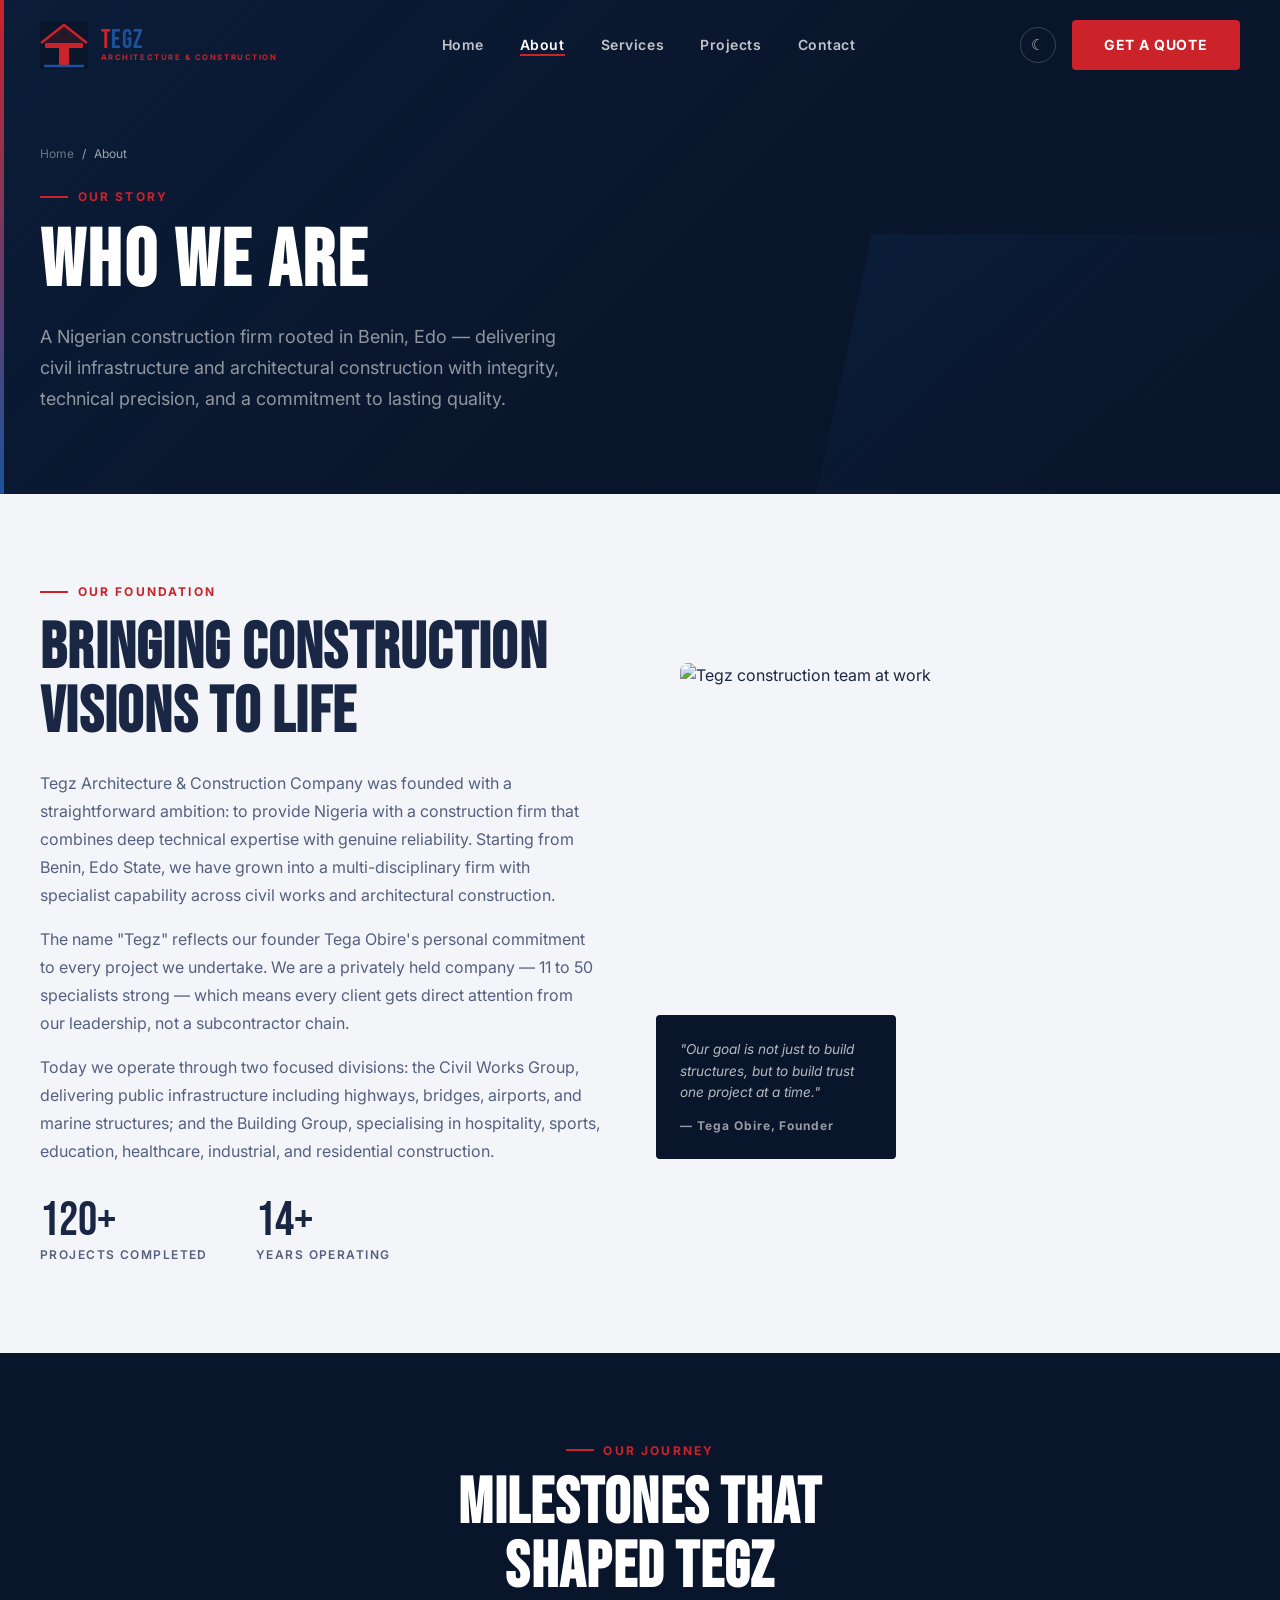
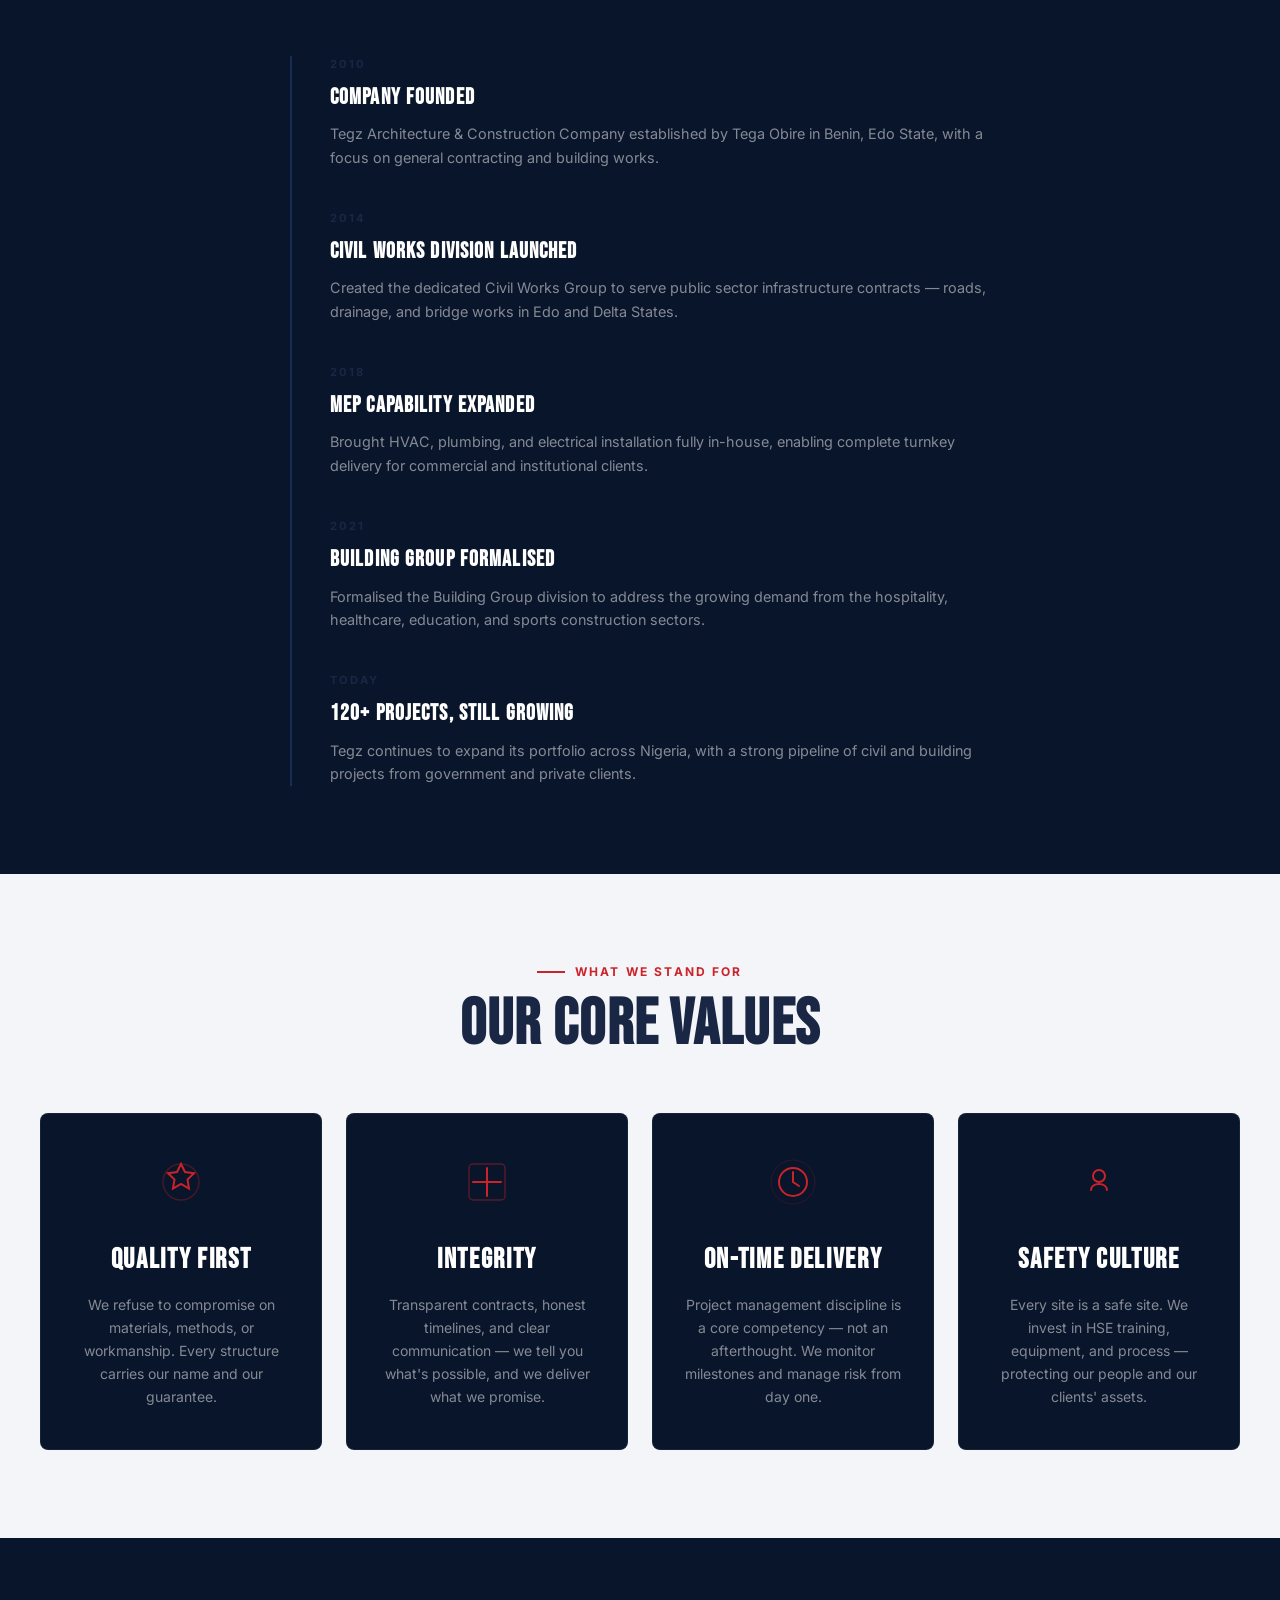
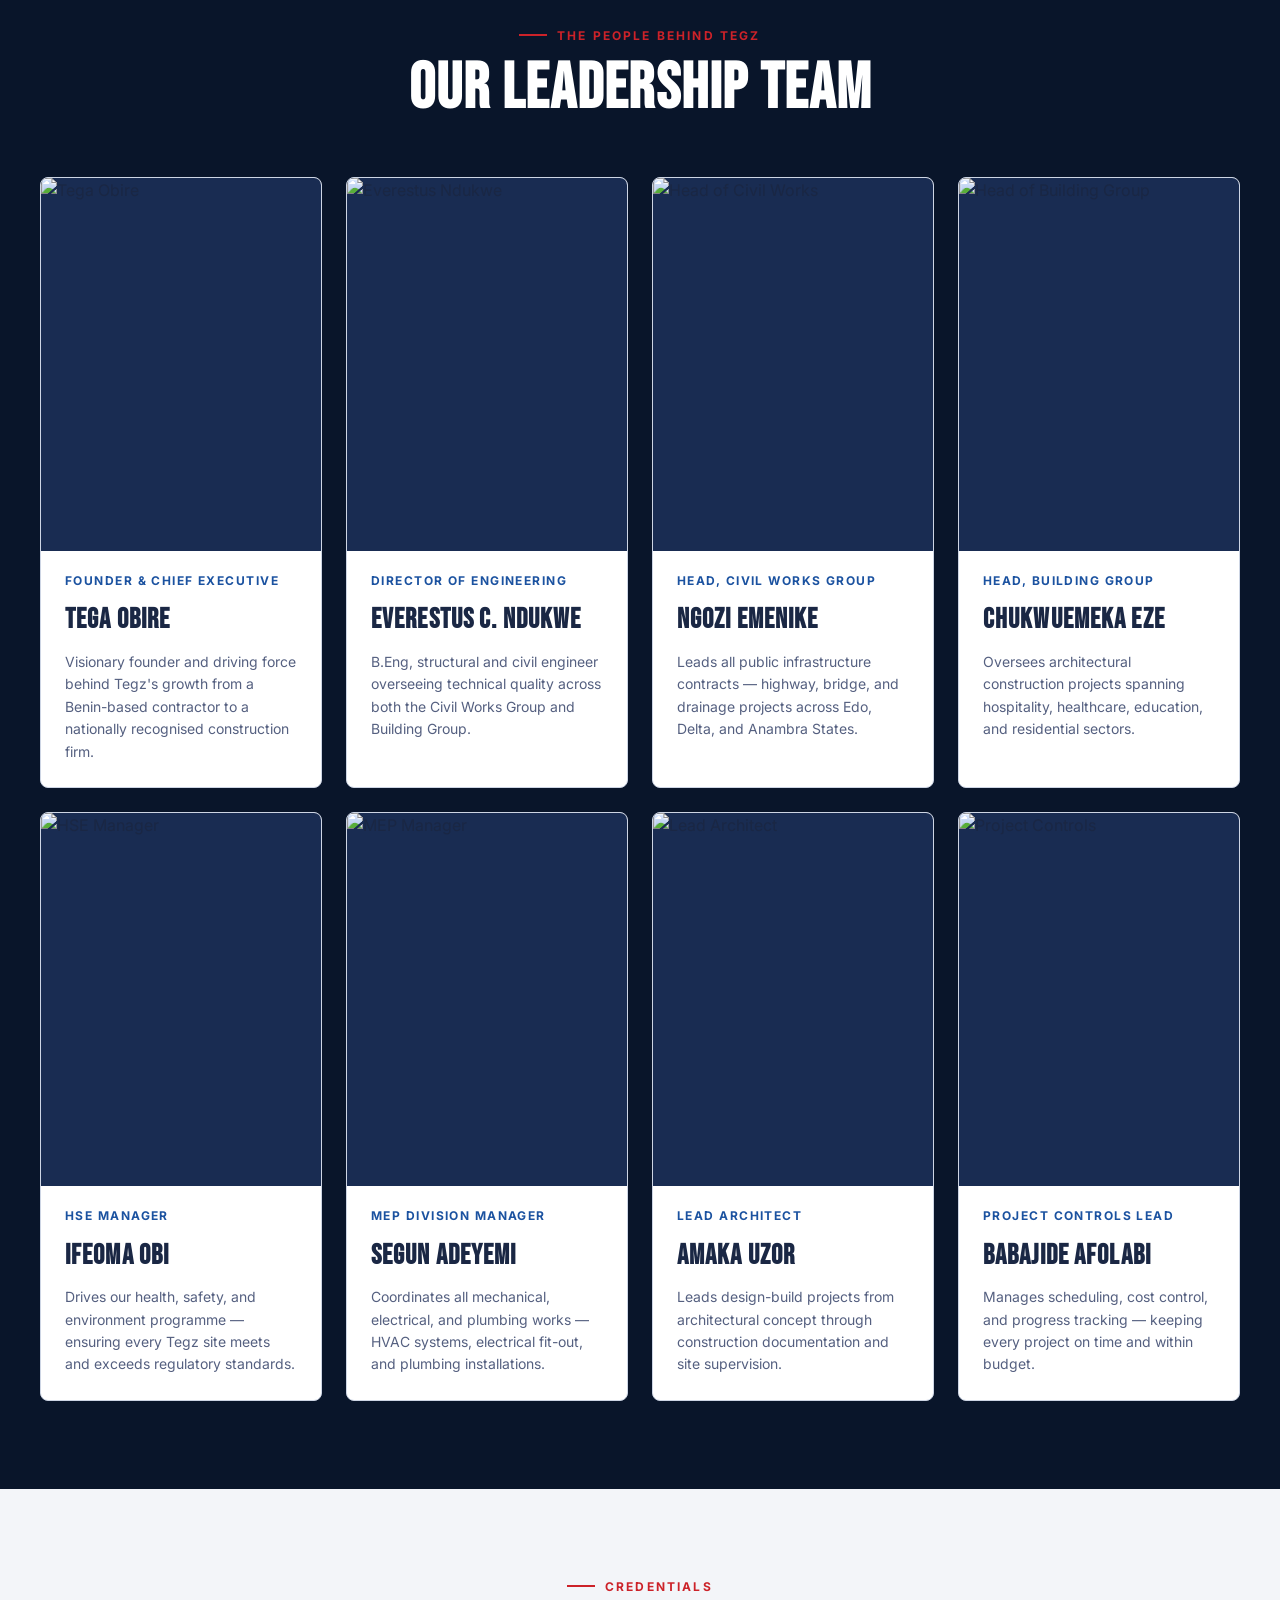
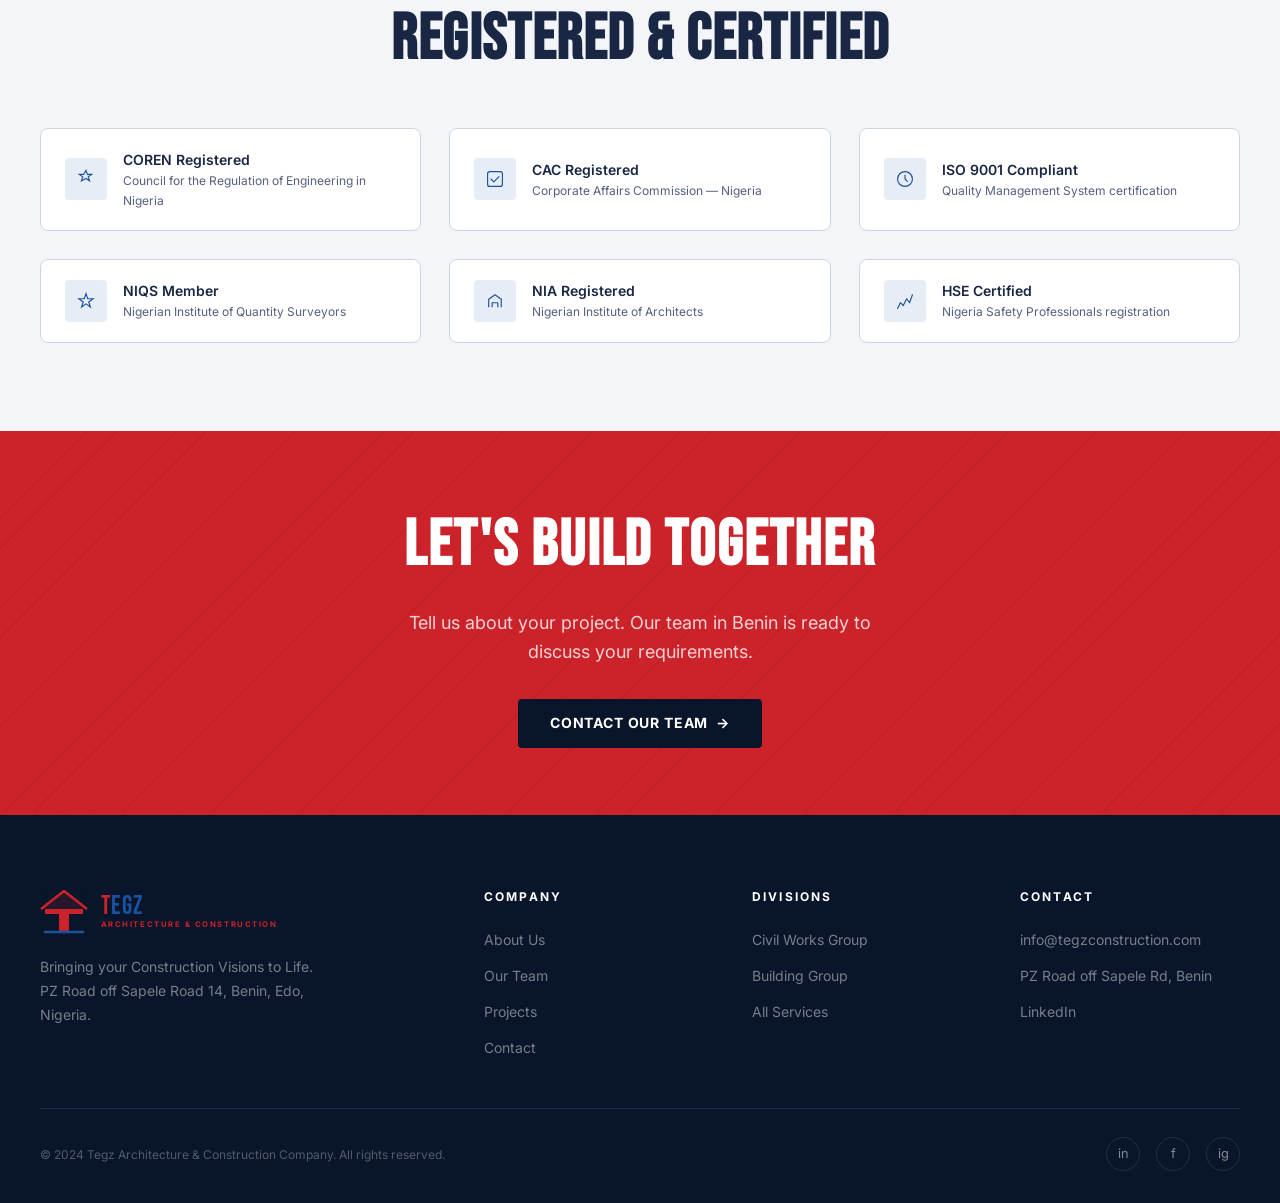
==== about.html @ cbee52a7 "new commit" ====
﻿<!DOCTYPE html>
<html lang="en">
<head>
  <meta charset="UTF-8">
  <meta name="viewport" content="width=device-width, initial-scale=1.0">
  <title>About — Tegz Architecture &amp; Construction Company</title>
  <meta name="description" content="Learn about Tegz Architecture & Construction Company — our story, our two divisions, our team, and our values. Based in Benin, Edo, Nigeria.">
  <link rel="stylesheet" href="css/styles.css?v=20260804141049">
</head>
<body>

<nav class="nav" id="mainNav">
  <div class="container">
    <div class="nav__inner">
      <a href="index.html" class="nav__logo">
        <svg class="nav__logo-mark" viewBox="0 0 48 48" fill="none" xmlns="http://www.w3.org/2000/svg"><rect width="48" height="48" fill="#09152A" rx="3"/><polygon points="24,4 47,22 1,22" fill="#CC2229" opacity="0.15"/><polyline points="1,22 24,4 47,22" stroke="#CC2229" stroke-width="2.5" stroke-linejoin="round"/><rect x="5" y="22" width="38" height="5" fill="#CC2229" rx="1"/><rect x="19" y="27" width="10" height="17" fill="#CC2229" rx="1"/><line x1="5" y1="45" x2="43" y2="45" stroke="#1B52A0" stroke-width="2.5" stroke-linecap="round"/></svg>
        <div class="nav__logo-text">
          <span class="name"><span style="color:#CC2229">T</span><span style="color:#1B52A0">EGZ</span></span>
          <span class="tagline">Architecture &amp; Construction</span>
        </div>
      </a>
      <ul class="nav__links">
        <li><a href="index.html">Home</a></li>
        <li><a href="about.html" class="active">About</a></li>
        <li><a href="services.html">Services</a></li>
        <li><a href="projects.html">Projects</a></li>
        <li><a href="contact.html">Contact</a></li>
      </ul>
      <div class="nav__cta">
        <button class="nav__theme-toggle" id="themeToggle" aria-label="Toggle theme">&#9728;</button>
        <a href="contact.html" class="btn btn--primary">Get a Quote</a>
      </div>
      <button class="nav__hamburger" id="hamburger" aria-label="Menu">
        <span></span><span></span><span></span>
      </button>
    </div>
    <div class="nav__mobile" id="mobileMenu">
      <a href="index.html">Home</a>
      <a href="about.html">About</a>
      <a href="services.html">Services</a>
      <a href="projects.html">Projects</a>
      <a href="contact.html">Contact</a>
    </div>
  </div>
</nav>

<section class="page-hero">
  <div class="page-hero__accent"></div>
  <div class="container">
    <div class="page-hero__content">
      <div class="breadcrumb"><a href="index.html">Home</a><span>/</span><span>About</span></div>
      <div class="section-eyebrow">Our Story</div>
      <h1>Who We Are</h1>
      <p>A Nigerian construction firm rooted in Benin, Edo &#8212; delivering civil infrastructure and architectural construction with integrity, technical precision, and a commitment to lasting quality.</p>
    </div>
  </div>
</section>

<!-- COMPANY STORY -->
<section class="section">
  <div class="container">
    <div class="grid-2" style="align-items:center;gap:5rem;">
      <div>
        <div class="section-eyebrow" style="margin-bottom:1rem;">Our Foundation</div>
        <h2 class="section-title" style="margin-bottom:1.5rem;">Bringing Construction<br>Visions to Life</h2>
        <p style="color:var(--text-secondary);line-height:1.75;margin-bottom:1rem;">
          Tegz Architecture &amp; Construction Company was founded with a straightforward ambition: to provide Nigeria with a construction firm that combines deep technical expertise with genuine reliability. Starting from Benin, Edo State, we have grown into a multi-disciplinary firm with specialist capability across civil works and architectural construction.
        </p>
        <p style="color:var(--text-secondary);line-height:1.75;margin-bottom:1rem;">
          The name "Tegz" reflects our founder Tega Obire's personal commitment to every project we undertake. We are a privately held company &#8212; 11 to 50 specialists strong &#8212; which means every client gets direct attention from our leadership, not a subcontractor chain.
        </p>
        <p style="color:var(--text-secondary);line-height:1.75;margin-bottom:2rem;">
          Today we operate through two focused divisions: the Civil Works Group, delivering public infrastructure including highways, bridges, airports, and marine structures; and the Building Group, specialising in hospitality, sports, education, healthcare, industrial, and residential construction.
        </p>
        <div style="display:flex;gap:3rem;">
          <div>
            <div style="font-family:'Bebas Neue',sans-serif;font-size:3rem;color:var(--clr-amber);line-height:1;">120+</div>
            <div style="font-size:0.75rem;font-weight:600;letter-spacing:0.12em;text-transform:uppercase;color:var(--text-secondary);">Projects Completed</div>
          </div>
          <div>
            <div style="font-family:'Bebas Neue',sans-serif;font-size:3rem;color:var(--clr-amber);line-height:1;">14+</div>
            <div style="font-size:0.75rem;font-weight:600;letter-spacing:0.12em;text-transform:uppercase;color:var(--text-secondary);">Years Operating</div>
          </div>
        </div>
      </div>
      <div style="position:relative;">
        <img src="https://plus.unsplash.com/premium_photo-1750888399213-f8dce4088116?w=600&auto=format&fit=crop&q=60&ixlib=rb-4.1.0&ixid=M3wxMjA3fDB8MHxzZWFyY2h8MTN8fGNpdmlsJTIwZW5naW5lZXJpbmclMjBpbiUyMG5pZ2VyaWF8ZW58MHx8MHx8fDA%3D"
             alt="Tegz construction team at work" style="width:100%;border-radius:8px;object-fit:cover;height:520px;">
        <div style="position:absolute;bottom:1.5rem;left:-1.5rem;background:var(--clr-dark);padding:1.5rem;border-radius:4px;max-width:240px;border-left:3px solid var(--clr-amber);">
          <p style="color:rgba(255,255,255,0.7);font-size:0.85rem;line-height:1.6;font-style:italic;">"Our goal is not just to build structures, but to build trust one project at a time."</p>
          <p style="color:rgba(214, 212, 212, 0.7);font-size:0.75rem;font-weight:700;margin-top:0.75rem;letter-spacing:0.08em;">&#8212; Tega Obire, Founder</p>
        </div>
      </div>
    </div>
  </div>
</section>

<!-- TIMELINE -->
<section class="section section--dark">
  <div class="container">
    <div class="section__header" style="text-align:center;max-width:540px;margin-inline:auto;">
      <div class="section-eyebrow" style="justify-content:center;">Our Journey</div>
      <h2 class="section-title section-title--light">Milestones That<br>Shaped Tegz</h2>
    </div>
    <div style="max-width:700px;margin:0 auto;position:relative;">
      <div style="position:absolute;left:0;top:0;bottom:0;width:2px;background:var(--clr-dark-3);"></div>
      <div class="reveal" style="padding:0 0 2.5rem 2.5rem;position:relative;">
        <div style="position:absolute;left:-6px;top:4px;width:14px;height:14px;border-radius:50%;background:var(--clr-amber);"></div>
        <div style="font-size:0.7rem;font-weight:700;letter-spacing:0.18em;text-transform:uppercase;color:var(--clr-amber);margin-bottom:0.4rem;">2010</div>
        <h4 style="font-family:'Bebas Neue',sans-serif;font-size:1.4rem;letter-spacing:0.05em;color:#fff;margin-bottom:0.4rem;">Company Founded</h4>
        <p style="color:rgba(255,255,255,0.5);font-size:0.9rem;line-height:1.65;">Tegz Architecture &amp; Construction Company established by Tega Obire in Benin, Edo State, with a focus on general contracting and building works.</p>
      </div>
      <div class="reveal" style="padding:0 0 2.5rem 2.5rem;position:relative;">
        <div style="position:absolute;left:-6px;top:4px;width:14px;height:14px;border-radius:50%;background:var(--clr-amber);"></div>
        <div style="font-size:0.7rem;font-weight:700;letter-spacing:0.18em;text-transform:uppercase;color:var(--clr-amber);margin-bottom:0.4rem;">2014</div>
        <h4 style="font-family:'Bebas Neue',sans-serif;font-size:1.4rem;letter-spacing:0.05em;color:#fff;margin-bottom:0.4rem;">Civil Works Division Launched</h4>
        <p style="color:rgba(255,255,255,0.5);font-size:0.9rem;line-height:1.65;">Created the dedicated Civil Works Group to serve public sector infrastructure contracts &#8212; roads, drainage, and bridge works in Edo and Delta States.</p>
      </div>
      <div class="reveal" style="padding:0 0 2.5rem 2.5rem;position:relative;">
        <div style="position:absolute;left:-6px;top:4px;width:14px;height:14px;border-radius:50%;background:var(--clr-amber);"></div>
        <div style="font-size:0.7rem;font-weight:700;letter-spacing:0.18em;text-transform:uppercase;color:var(--clr-amber);margin-bottom:0.4rem;">2018</div>
        <h4 style="font-family:'Bebas Neue',sans-serif;font-size:1.4rem;letter-spacing:0.05em;color:#fff;margin-bottom:0.4rem;">MEP Capability Expanded</h4>
        <p style="color:rgba(255,255,255,0.5);font-size:0.9rem;line-height:1.65;">Brought HVAC, plumbing, and electrical installation fully in-house, enabling complete turnkey delivery for commercial and institutional clients.</p>
      </div>
      <div class="reveal" style="padding:0 0 2.5rem 2.5rem;position:relative;">
        <div style="position:absolute;left:-6px;top:4px;width:14px;height:14px;border-radius:50%;background:var(--clr-amber);"></div>
        <div style="font-size:0.7rem;font-weight:700;letter-spacing:0.18em;text-transform:uppercase;color:var(--clr-amber);margin-bottom:0.4rem;">2021</div>
        <h4 style="font-family:'Bebas Neue',sans-serif;font-size:1.4rem;letter-spacing:0.05em;color:#fff;margin-bottom:0.4rem;">Building Group Formalised</h4>
        <p style="color:rgba(255,255,255,0.5);font-size:0.9rem;line-height:1.65;">Formalised the Building Group division to address the growing demand from the hospitality, healthcare, education, and sports construction sectors.</p>
      </div>
      <div class="reveal" style="padding:0 0 0 2.5rem;position:relative;">
        <div style="position:absolute;left:-6px;top:4px;width:14px;height:14px;border-radius:50%;background:var(--clr-amber);"></div>
        <div style="font-size:0.7rem;font-weight:700;letter-spacing:0.18em;text-transform:uppercase;color:var(--clr-amber);margin-bottom:0.4rem;">Today</div>
        <h4 style="font-family:'Bebas Neue',sans-serif;font-size:1.4rem;letter-spacing:0.05em;color:#fff;margin-bottom:0.4rem;">120+ Projects, Still Growing</h4>
        <p style="color:rgba(255,255,255,0.5);font-size:0.9rem;line-height:1.65;">Tegz continues to expand its portfolio across Nigeria, with a strong pipeline of civil and building projects from government and private clients.</p>
      </div>
    </div>
  </div>
</section>

<!-- VALUES -->
<section class="section">
  <div class="container">
    <div class="section__header" style="text-align:center;max-width:540px;margin-inline:auto;">
      <div class="section-eyebrow" style="justify-content:center;">What We Stand For</div>
      <h2 class="section-title">Our Core Values</h2>
    </div>
    <div class="grid-4">
      <div class="value-pillar reveal" style="background:var(--clr-dark);border-color:rgba(255,255,255,0.06);">
        <svg class="value-pillar__icon" viewBox="0 0 56 56" fill="none"><path d="M28 10l4 8 9 1.3-6.5 6.3 1.5 9L28 30l-8 4.6 1.5-9L15 19.3l9-1.3z" stroke="#CC2229" stroke-width="2"/><circle cx="28" cy="28" r="18" stroke="#CC2229" stroke-width="1.5" opacity="0.3"/></svg>
        <h3 style="color:#fff;">Quality First</h3>
        <p>We refuse to compromise on materials, methods, or workmanship. Every structure carries our name and our guarantee.</p>
      </div>
      <div class="value-pillar reveal" style="background:var(--clr-dark);border-color:rgba(255,255,255,0.06);">
        <svg class="value-pillar__icon" viewBox="0 0 56 56" fill="none"><path d="M28 14v28M14 28h28" stroke="#CC2229" stroke-width="2" stroke-linecap="round"/><rect x="10" y="10" width="36" height="36" rx="4" stroke="#CC2229" stroke-width="1.5" opacity="0.4"/></svg>
        <h3 style="color:#fff;">Integrity</h3>
        <p>Transparent contracts, honest timelines, and clear communication &#8212; we tell you what's possible, and we deliver what we promise.</p>
      </div>
      <div class="value-pillar reveal" style="background:var(--clr-dark);border-color:rgba(255,255,255,0.06);">
        <svg class="value-pillar__icon" viewBox="0 0 56 56" fill="none"><circle cx="28" cy="28" r="14" stroke="#CC2229" stroke-width="2"/><path d="M28 18v10l6 4" stroke="#CC2229" stroke-width="2" stroke-linecap="round"/><circle cx="28" cy="28" r="22" stroke="#CC2229" stroke-width="1" opacity="0.2"/></svg>
        <h3 style="color:#fff;">On-Time Delivery</h3>
        <p>Project management discipline is a core competency &#8212; not an afterthought. We monitor milestones and manage risk from day one.</p>
      </div>
      <div class="value-pillar reveal" style="background:var(--clr-dark);border-color:rgba(255,255,255,0.06);">
        <svg class="value-pillar__icon" viewBox="0 0 56 56" fill="none"><path d="M20 36c0-8 16-8 16 0" stroke="#CC2229" stroke-width="2" stroke-linecap="round"/><circle cx="28" cy="22" r="6" stroke="#CC2229" stroke-width="2"/></svg>
        <h3 style="color:#fff;">Safety Culture</h3>
        <p>Every site is a safe site. We invest in HSE training, equipment, and process &#8212; protecting our people and our clients' assets.</p>
      </div>
    </div>
  </div>
</section>

<!-- TEAM -->
<section class="section section--dark" id="team">
  <div class="container">
    <div class="section__header" style="text-align:center;max-width:540px;margin-inline:auto;">
      <div class="section-eyebrow" style="justify-content:center;">The People Behind Tegz</div>
      <h2 class="section-title section-title--light">Our Leadership Team</h2>
    </div>
    <div class="grid-4">
      <div class="team-card reveal">
        <div class="team-card__photo">
          <img src="https://images.unsplash.com/photo-1560250097-0b93528c311a?auto=format&fit=crop&w=600&q=80" alt="Tega Obire">
        </div>
        <div class="team-card__body">
          <div class="team-card__role">Founder &amp; Chief Executive</div>
          <h3>Tega Obire</h3>
          <p class="team-card__bio">Visionary founder and driving force behind Tegz's growth from a Benin-based contractor to a nationally recognised construction firm.</p>
        </div>
      </div>
      <div class="team-card reveal">
        <div class="team-card__photo">
          <img src="https://images.unsplash.com/photo-1472099645785-5658abf4ff4e?auto=format&fit=crop&w=600&q=80" alt="Everestus Ndukwe">
        </div>
        <div class="team-card__body">
          <div class="team-card__role">Director of Engineering</div>
          <h3>Everestus C. Ndukwe</h3>
          <p class="team-card__bio">B.Eng, structural and civil engineer overseeing technical quality across both the Civil Works Group and Building Group.</p>
        </div>
      </div>
      <div class="team-card reveal">
        <div class="team-card__photo">
          <img src="https://images.unsplash.com/photo-1573497019940-1c28c88b4f3e?auto=format&fit=crop&w=600&q=80" alt="Head of Civil Works">
        </div>
        <div class="team-card__body">
          <div class="team-card__role">Head, Civil Works Group</div>
          <h3>Ngozi Emenike</h3>
          <p class="team-card__bio">Leads all public infrastructure contracts &#8212; highway, bridge, and drainage projects across Edo, Delta, and Anambra States.</p>
        </div>
      </div>
      <div class="team-card reveal">
        <div class="team-card__photo">
          <img src="https://images.unsplash.com/photo-1519085360753-af0119f7cbe7?auto=format&fit=crop&w=600&q=80" alt="Head of Building Group">
        </div>
        <div class="team-card__body">
          <div class="team-card__role">Head, Building Group</div>
          <h3>Chukwuemeka Eze</h3>
          <p class="team-card__bio">Oversees architectural construction projects spanning hospitality, healthcare, education, and residential sectors.</p>
        </div>
      </div>
      <div class="team-card reveal">
        <div class="team-card__photo">
          <img src="https://images.unsplash.com/photo-1580489944761-15a19d654956?auto=format&fit=crop&w=600&q=80" alt="HSE Manager">
        </div>
        <div class="team-card__body">
          <div class="team-card__role">HSE Manager</div>
          <h3>Ifeoma Obi</h3>
          <p class="team-card__bio">Drives our health, safety, and environment programme &#8212; ensuring every Tegz site meets and exceeds regulatory standards.</p>
        </div>
      </div>
      <div class="team-card reveal">
        <div class="team-card__photo">
          <img src="https://images.unsplash.com/photo-1507003211169-0a1dd7228f2d?auto=format&fit=crop&w=600&q=80" alt="MEP Manager">
        </div>
        <div class="team-card__body">
          <div class="team-card__role">MEP Division Manager</div>
          <h3>Segun Adeyemi</h3>
          <p class="team-card__bio">Coordinates all mechanical, electrical, and plumbing works &#8212; HVAC systems, electrical fit-out, and plumbing installations.</p>
        </div>
      </div>
      <div class="team-card reveal">
        <div class="team-card__photo">
          <img src="https://images.unsplash.com/photo-1598550874175-4d0ef436c909?auto=format&fit=crop&w=600&q=80" alt="Lead Architect">
        </div>
        <div class="team-card__body">
          <div class="team-card__role">Lead Architect</div>
          <h3>Amaka Uzor</h3>
          <p class="team-card__bio">Leads design-build projects from architectural concept through construction documentation and site supervision.</p>
        </div>
      </div>
      <div class="team-card reveal">
        <div class="team-card__photo">
          <img src="https://images.unsplash.com/photo-1506794778202-cad84cf45f1d?auto=format&fit=crop&w=600&q=80" alt="Project Controls">
        </div>
        <div class="team-card__body">
          <div class="team-card__role">Project Controls Lead</div>
          <h3>Babajide Afolabi</h3>
          <p class="team-card__bio">Manages scheduling, cost control, and progress tracking &#8212; keeping every project on time and within budget.</p>
        </div>
      </div>
    </div>
  </div>
</section>

<!-- CERTIFICATIONS -->
<section class="section">
  <div class="container">
    <div class="section__header" style="text-align:center;max-width:540px;margin-inline:auto;">
      <div class="section-eyebrow" style="justify-content:center;">Credentials</div>
      <h2 class="section-title">Registered &amp; Certified</h2>
    </div>
    <div class="grid-3">
      <div class="award-badge reveal">
        <div class="award-badge__icon"><svg viewBox="0 0 42 42" fill="none" width="24" height="24"><path d="M21 6l2.5 7h7.4l-6 4.3 2.3 7L21 20l-8 4.3 2.3-7-6-4.3h7.4z" stroke="currentColor" stroke-width="2"/></svg></div>
        <div><h4>COREN Registered</h4><p>Council for the Regulation of Engineering in Nigeria</p></div>
      </div>
      <div class="award-badge reveal">
        <div class="award-badge__icon"><svg viewBox="0 0 42 42" fill="none" width="24" height="24"><rect x="8" y="8" width="26" height="26" rx="4" stroke="currentColor" stroke-width="2"/><path d="M14 21l5 5 9-9" stroke="currentColor" stroke-width="2" stroke-linecap="round" stroke-linejoin="round"/></svg></div>
        <div><h4>CAC Registered</h4><p>Corporate Affairs Commission &#8212; Nigeria</p></div>
      </div>
      <div class="award-badge reveal">
        <div class="award-badge__icon"><svg viewBox="0 0 42 42" fill="none" width="24" height="24"><circle cx="21" cy="21" r="13" stroke="currentColor" stroke-width="2"/><path d="M21 14v7l4 4" stroke="currentColor" stroke-width="2" stroke-linecap="round"/></svg></div>
        <div><h4>ISO 9001 Compliant</h4><p>Quality Management System certification</p></div>
      </div>
      <div class="award-badge reveal">
        <div class="award-badge__icon"><svg viewBox="0 0 42 42" fill="none" width="24" height="24"><path d="M21 8l3 9h9.5l-7.7 5.6 2.9 9L21 26l-7.7 5.6 2.9-9L8.5 17H18z" stroke="currentColor" stroke-width="2"/></svg></div>
        <div><h4>NIQS Member</h4><p>Nigerian Institute of Quantity Surveyors</p></div>
      </div>
      <div class="award-badge reveal">
        <div class="award-badge__icon"><svg viewBox="0 0 42 42" fill="none" width="24" height="24"><path d="M10 32V18l11-8 11 8v14M16 32V24h10v8" stroke="currentColor" stroke-width="2" stroke-linejoin="round"/></svg></div>
        <div><h4>NIA Registered</h4><p>Nigerian Institute of Architects</p></div>
      </div>
      <div class="award-badge reveal">
        <div class="award-badge__icon"><svg viewBox="0 0 42 42" fill="none" width="24" height="24"><path d="M8 34l5-10 5 5 6-12 5 7 5-14" stroke="currentColor" stroke-width="2" stroke-linecap="round" stroke-linejoin="round"/></svg></div>
        <div><h4>HSE Certified</h4><p>Nigeria Safety Professionals registration</p></div>
      </div>
    </div>
  </div>
</section>

<div class="cta-banner">
  <div class="container">
    <div class="cta-banner__content">
      <h2>Let's Build Together</h2>
      <p>Tell us about your project. Our team in Benin is ready to discuss your requirements.</p>
      <a href="contact.html" class="btn btn--primary">Contact Our Team <span class="btn-arrow">&#8594;</span></a>
    </div>
  </div>
</div>

<footer class="footer">
  <div class="container">
    <div class="footer__grid">
      <div class="footer__brand">
        <div class="nav__logo" style="margin-bottom:1.25rem;">
          <svg class="nav__logo-mark" viewBox="0 0 48 48" fill="none" xmlns="http://www.w3.org/2000/svg"><rect width="48" height="48" fill="#09152A" rx="3"/><polygon points="24,4 47,22 1,22" fill="#CC2229" opacity="0.15"/><polyline points="1,22 24,4 47,22" stroke="#CC2229" stroke-width="2.5" stroke-linejoin="round"/><rect x="5" y="22" width="38" height="5" fill="#CC2229" rx="1"/><rect x="19" y="27" width="10" height="17" fill="#CC2229" rx="1"/><line x1="5" y1="45" x2="43" y2="45" stroke="#1B52A0" stroke-width="2.5" stroke-linecap="round"/></svg>
          <div class="nav__logo-text"><span class="name"><span style="color:#CC2229">T</span><span style="color:#1B52A0">EGZ</span></span><span class="tagline">Architecture &amp; Construction</span></div>
        </div>
        <p>Bringing your Construction Visions to Life.<br>PZ Road off Sapele Road 14, Benin, Edo, Nigeria.</p>
      </div>
      <div class="footer__col"><h4>Company</h4><ul><li><a href="about.html">About Us</a></li><li><a href="about.html#team">Our Team</a></li><li><a href="projects.html">Projects</a></li><li><a href="contact.html">Contact</a></li></ul></div>
      <div class="footer__col"><h4>Divisions</h4><ul><li><a href="services.html#civil">Civil Works Group</a></li><li><a href="services.html#building">Building Group</a></li><li><a href="services.html">All Services</a></li></ul></div>
      <div class="footer__col"><h4>Contact</h4><ul><li><a href="mailto:info@tegzconstruction.com">info@tegzconstruction.com</a></li><li><a href="#">PZ Road off Sapele Rd, Benin</a></li><li><a href="https://ng.linkedin.com/company/tegz-architecture-construction-company" target="_blank" rel="noopener">LinkedIn</a></li></ul></div>
    </div>
    <div class="footer__bottom">
      <p>&#169; 2024 Tegz Architecture &amp; Construction Company. All rights reserved.</p>
      <div class="footer__socials">
        <a href="https://ng.linkedin.com/company/tegz-architecture-construction-company" target="_blank" rel="noopener" aria-label="LinkedIn">in</a>
        <a href="#" aria-label="Facebook">f</a>
        <a href="#" aria-label="Instagram">ig</a>
      </div>
    </div>
  </div>
</footer>
<script src="js/main.js"></script>
</body>
</html>
---- css/styles.css ----
/* =========================================================
   TEGZ ARCHITECTURE & CONSTRUCTION — Shared Stylesheet
   Brand: Red #CC2229 · Blue #1B52A0 · White #FFFFFF
   ========================================================= */

@import url('https://fonts.googleapis.com/css2?family=Bebas+Neue&family=Inter:wght@300;400;500;600;700&display=swap');

/* --- Brand Tokens -------------------------------------- */
:root {
  --clr-red:       #CC2229;
  --clr-red-lt:    #E0333B;
  --clr-blue:      #1B52A0;
  --clr-blue-dk:   #143D7A;
  --clr-blue-xdk:  #0D2650;
  --clr-dark:      #09152A;
  --clr-dark-2:    #101E3A;
  --clr-dark-3:    #192C52;
  --clr-smoke:     #7A90B8;
  --clr-parchment: #F3F5F9;
  --clr-white:     #FFFFFF;
  --clr-body-text: #1A2744;
  --clr-muted:     #556080;

  --ff-display: 'Bebas Neue', 'Impact', 'Arial Narrow', sans-serif;
  --ff-body:    'Inter', system-ui, -apple-system, sans-serif;

  --fs-xs:   0.75rem;
  --fs-sm:   0.875rem;
  --fs-base: 1rem;
  --fs-md:   1.125rem;
  --fs-lg:   1.375rem;
  --fs-xl:   1.75rem;
  --fs-2xl:  2.25rem;
  --fs-3xl:  3rem;
  --fs-4xl:  4rem;
  --fs-5xl:  5.5rem;

  --radius:    4px;
  --radius-lg: 8px;
  --transition: 0.25s ease;

  --surface-bg:     var(--clr-parchment);
  --surface-card:   var(--clr-white);
  --text-primary:   var(--clr-body-text);
  --text-secondary: var(--clr-muted);
  --border-clr:     #CDD5E4;
}

@media (prefers-color-scheme: dark) {
  :root {
    --surface-bg:     var(--clr-dark);
    --surface-card:   var(--clr-dark-2);
    --text-primary:   #D0DAEA;
    --text-secondary: var(--clr-smoke);
    --border-clr:     #192C52;
  }
}
:root[data-theme="dark"] {
  --surface-bg:     var(--clr-dark);
  --surface-card:   var(--clr-dark-2);
  --text-primary:   #D0DAEA;
  --text-secondary: var(--clr-smoke);
  --border-clr:     #192C52;
}
:root[data-theme="light"] {
  --surface-bg:     var(--clr-parchment);
  --surface-card:   var(--clr-white);
  --text-primary:   var(--clr-body-text);
  --text-secondary: var(--clr-muted);
  --border-clr:     #CDD5E4;
}

/* --- Reset & Base -------------------------------------- */
*, *::before, *::after { box-sizing: border-box; margin: 0; padding: 0; }
html { scroll-behavior: smooth; font-size: 16px; }
body {
  font-family: var(--ff-body);
  font-size: var(--fs-base);
  color: var(--text-primary);
  background: var(--surface-bg);
  line-height: 1.6;
  transition: background var(--transition), color var(--transition);
  overflow-x: hidden;
}
img { max-width: 100%; display: block; }
a { color: inherit; text-decoration: none; }
ul, ol { list-style: none; }

/* --- Utility ------------------------------------------- */
.container {
  width: min(1200px, 100% - 3rem);
  margin-inline: auto;
}
.container--wide {
  width: min(1400px, 100% - 3rem);
  margin-inline: auto;
}

.section-eyebrow {
  font-family: var(--ff-body);
  font-size: var(--fs-xs);
  font-weight: 700;
  letter-spacing: 0.18em;
  text-transform: uppercase;
  color: var(--clr-red);
  display: flex;
  align-items: center;
  gap: 0.6rem;
}
.section-eyebrow::before {
  content: '';
  display: block;
  width: 28px;
  height: 2px;
  background: var(--clr-red);
  flex-shrink: 0;
}

.section-title {
  font-family: var(--ff-display);
  font-size: clamp(var(--fs-3xl), 5vw, var(--fs-4xl));
  line-height: 1;
  letter-spacing: 0.02em;
  text-wrap: balance;
  color: var(--text-primary);
}
.section-title--light { color: var(--clr-white); }

/* Buttons */
.btn {
  display: inline-flex;
  align-items: center;
  gap: 0.5rem;
  font-family: var(--ff-body);
  font-size: var(--fs-sm);
  font-weight: 700;
  letter-spacing: 0.06em;
  text-transform: uppercase;
  padding: 0.85rem 2rem;
  border: none;
  cursor: pointer;
  transition: all var(--transition);
  border-radius: var(--radius);
  text-decoration: none;
}
.btn--primary { background: var(--clr-red); color: var(--clr-white); }
.btn--primary:hover { background: var(--clr-red-lt); transform: translateY(-1px); box-shadow: 0 4px 20px rgba(204,34,41,0.35); }
.btn--blue { background: var(--clr-blue); color: var(--clr-white); }
.btn--blue:hover { background: var(--clr-blue-dk); transform: translateY(-1px); }
.btn--outline { background: transparent; color: var(--clr-white); border: 1.5px solid rgba(255,255,255,0.4); }
.btn--outline:hover { border-color: var(--clr-red); color: var(--clr-red); }
.btn--outline-dark { background: transparent; color: var(--clr-body-text); border: 1.5px solid var(--clr-body-text); }
.btn--outline-dark:hover { background: var(--clr-blue); border-color: var(--clr-blue); color: var(--clr-white); }
:root[data-theme="dark"] .btn--outline-dark { color: var(--clr-white); border-color: rgba(255,255,255,0.3); }
:root[data-theme="dark"] .btn--outline-dark:hover { background: var(--clr-blue); border-color: var(--clr-blue); color: var(--clr-white); }

.btn-arrow { display: inline-block; transition: transform var(--transition); }
.btn:hover .btn-arrow { transform: translateX(4px); }

/* --- Navigation ---------------------------------------- */
.nav {
  position: fixed;
  top: 0; left: 0; right: 0;
  z-index: 1000;
  padding: 1.25rem 0;
  transition: background 0.3s, padding 0.3s, box-shadow 0.3s;
}
.nav.scrolled {
  background: var(--clr-dark);
  padding: 0.75rem 0;
  box-shadow: 0 2px 30px rgba(0,0,0,0.4);
}
.nav__inner {
  display: flex;
  align-items: center;
  justify-content: space-between;
  gap: 2rem;
}
.nav__logo {
  display: flex;
  align-items: center;
  gap: 0.8rem;
  flex-shrink: 0;
}
.nav__logo-mark { width: 48px; height: 48px; flex-shrink: 0; }
.nav__logo-text { display: flex; flex-direction: column; line-height: 1; }
.nav__logo-text .name {
  font-family: var(--ff-display);
  font-size: 1.6rem;
  letter-spacing: 0.06em;
  line-height: 1;
}
.nav__logo-text .tagline {
  font-size: 0.48rem;
  letter-spacing: 0.2em;
  text-transform: uppercase;
  color: var(--clr-red);
  font-weight: 700;
  margin-top: 1px;
}
.nav__links { display: flex; align-items: center; gap: 2.25rem; }
.nav__links a {
  font-size: var(--fs-sm);
  font-weight: 600;
  letter-spacing: 0.04em;
  color: rgba(255,255,255,0.75);
  transition: color var(--transition);
  position: relative;
}
.nav__links a::after {
  content: '';
  position: absolute;
  bottom: -3px; left: 0; right: 0;
  height: 2px;
  background: var(--clr-red);
  transform: scaleX(0);
  transform-origin: left;
  transition: transform var(--transition);
}
.nav__links a:hover, .nav__links a.active { color: var(--clr-white); }
.nav__links a:hover::after, .nav__links a.active::after { transform: scaleX(1); }
.nav__cta { display: flex; align-items: center; gap: 1rem; }
.nav__theme-toggle {
  background: none;
  border: 1.5px solid rgba(255,255,255,0.2);
  color: rgba(255,255,255,0.7);
  width: 36px; height: 36px;
  border-radius: 50%;
  cursor: pointer;
  display: flex; align-items: center; justify-content: center;
  transition: all var(--transition);
  font-size: 0.95rem;
}
.nav__theme-toggle:hover { border-color: var(--clr-red); color: var(--clr-red); }
.nav__hamburger { display: none; flex-direction: column; gap: 5px; cursor: pointer; background: none; border: none; padding: 4px; }
.nav__hamburger span { display: block; width: 24px; height: 2px; background: var(--clr-white); transition: all var(--transition); }
.nav__mobile {
  display: none;
  position: absolute; top: 100%; left: 0; right: 0;
  background: var(--clr-dark-2);
  border-top: 2px solid var(--clr-red);
  padding: 1.5rem;
  flex-direction: column;
  gap: 1rem;
}
.nav__mobile.open { display: flex; }
.nav__mobile a { font-size: var(--fs-md); font-weight: 600; color: rgba(255,255,255,0.8); padding: 0.5rem 0; border-bottom: 1px solid var(--clr-dark-3); transition: color var(--transition); }
.nav__mobile a:hover { color: var(--clr-red); }
@media (max-width: 900px) {
  .nav__links, .nav__cta .btn { display: none; }
  .nav__hamburger { display: flex; }
}

/* --- Page Hero ----------------------------------------- */
.page-hero {
  padding: 9rem 0 5rem;
  background: var(--clr-dark);
  position: relative;
  overflow: hidden;
}
.page-hero::before {
  content: '';
  position: absolute; inset: 0;
  background:
    linear-gradient(135deg, rgba(27,82,160,0.12) 0%, transparent 60%),
    repeating-linear-gradient(-45deg, transparent, transparent 40px, rgba(255,255,255,0.01) 40px, rgba(255,255,255,0.01) 41px);
  pointer-events: none;
}
/* Blue left-border accent on page hero */
.page-hero::after {
  content: '';
  position: absolute; left: 0; top: 0; bottom: 0;
  width: 4px;
  background: linear-gradient(to bottom, var(--clr-red) 0%, var(--clr-blue) 100%);
}
.page-hero__content { position: relative; z-index: 1; }
.page-hero .section-eyebrow { margin-bottom: 1rem; }
.page-hero h1 {
  font-family: var(--ff-display);
  font-size: clamp(3rem, 7vw, 5rem);
  color: var(--clr-white);
  line-height: 1;
  letter-spacing: 0.03em;
  margin-bottom: 1.25rem;
}
.page-hero p { color: rgba(255,255,255,0.55); font-size: var(--fs-md); max-width: 540px; line-height: 1.7; }
.page-hero__accent {
  position: absolute; right: -60px; bottom: -40px;
  width: 500px; height: 300px;
  background: linear-gradient(135deg, rgba(27,82,160,0.12) 0%, transparent 70%);
  transform: skewX(-12deg);
  pointer-events: none;
}

/* --- Stats Bar ----------------------------------------- */
.stats-bar { background: var(--clr-blue); padding: 2rem 0; }
.stats-bar__grid { display: grid; grid-template-columns: repeat(4, 1fr); gap: 0; }
.stats-bar__item { text-align: center; padding: 0.75rem 1rem; border-right: 1px solid rgba(255,255,255,0.2); }
.stats-bar__item:last-child { border-right: none; }
.stats-bar__number { font-family: var(--ff-display); font-size: var(--fs-4xl); color: var(--clr-white); line-height: 1; letter-spacing: 0.02em; }
.stats-bar__label { font-size: var(--fs-xs); font-weight: 600; letter-spacing: 0.14em; text-transform: uppercase; color: rgba(255,255,255,0.65); margin-top: 0.2rem; }
@media (max-width: 640px) {
  .stats-bar__grid { grid-template-columns: repeat(2, 1fr); }
  .stats-bar__item:nth-child(2) { border-right: none; }
}

/* --- Cards --------------------------------------------- */
.card {
  background: var(--surface-card);
  border-radius: var(--radius-lg);
  overflow: hidden;
  border: 1px solid var(--border-clr);
  transition: transform var(--transition), box-shadow var(--transition);
}
.card:hover { transform: translateY(-4px); box-shadow: 0 12px 40px rgba(0,0,0,0.1); }
:root[data-theme="dark"] .card:hover { box-shadow: 0 12px 40px rgba(0,0,0,0.4); }

/* --- Project Thumb ------------------------------------- */
.project-thumb { position: relative; aspect-ratio: 4/3; overflow: hidden; }
.project-thumb__img { width: 100%; height: 100%; object-fit: cover; transition: transform 0.5s ease; }
.card:hover .project-thumb__img { transform: scale(1.04); }
.project-thumb__overlay {
  position: absolute; inset: 0;
  background: linear-gradient(to bottom, transparent 40%, rgba(9,21,42,0.9) 100%);
  opacity: 0; transition: opacity var(--transition);
  display: flex; align-items: flex-end; padding: 1.25rem;
}
.card:hover .project-thumb__overlay { opacity: 1; }
.project-thumb__overlay a { font-size: var(--fs-sm); font-weight: 700; color: var(--clr-red); letter-spacing: 0.06em; text-transform: uppercase; }
.project-body { padding: 1.25rem 1.5rem 1.5rem; }
.project-body__tag { font-size: var(--fs-xs); font-weight: 700; letter-spacing: 0.12em; text-transform: uppercase; color: var(--clr-red); margin-bottom: 0.4rem; }
.project-body h3 { font-family: var(--ff-display); font-size: var(--fs-xl); letter-spacing: 0.04em; margin-bottom: 0.5rem; color: var(--text-primary); }
.project-body p { font-size: var(--fs-sm); color: var(--text-secondary); line-height: 1.6; }

/* --- Service Cards ------------------------------------- */
.service-card {
  padding: 2rem;
  border-radius: var(--radius-lg);
  border: 1px solid var(--border-clr);
  background: var(--surface-card);
  transition: all var(--transition);
  position: relative;
  overflow: hidden;
}
.service-card::before {
  content: '';
  position: absolute; left: 0; top: 0; bottom: 0;
  width: 3px;
  background: var(--clr-red);
  transform: scaleY(0); transform-origin: bottom;
  transition: transform var(--transition);
}
.service-card:hover::before { transform: scaleY(1); }
.service-card:hover { transform: translateY(-3px); box-shadow: 0 8px 30px rgba(204,34,41,0.12); }
:root[data-theme="dark"] .service-card:hover { box-shadow: 0 8px 30px rgba(0,0,0,0.35); }
.service-card__icon { width: 48px; height: 48px; margin-bottom: 1.25rem; color: var(--clr-blue); }
.service-card h3 { font-family: var(--ff-display); font-size: var(--fs-xl); letter-spacing: 0.04em; margin-bottom: 0.75rem; color: var(--text-primary); }
.service-card p { font-size: var(--fs-sm); color: var(--text-secondary); line-height: 1.65; }

/* --- Section padding ----------------------------------- */
.section { padding: 5.5rem 0; }
.section--sm { padding: 3.5rem 0; }
.section--lg { padding: 7rem 0; }
.section--dark { background: var(--clr-dark); }
.section--dark-2 { background: var(--clr-dark-2); }
.section--blue { background: var(--clr-blue); }
.section__header { margin-bottom: 3.5rem; }
.section__header .section-eyebrow { margin-bottom: 0.75rem; }

/* --- Grid Layouts -------------------------------------- */
.grid-3 { display: grid; grid-template-columns: repeat(3, 1fr); gap: 1.75rem; }
.grid-4 { display: grid; grid-template-columns: repeat(4, 1fr); gap: 1.5rem; }
.grid-2 { display: grid; grid-template-columns: repeat(2, 1fr); gap: 2rem; }
@media (max-width: 1024px) { .grid-4 { grid-template-columns: repeat(2, 1fr); } .grid-3 { grid-template-columns: repeat(2, 1fr); } }
@media (max-width: 640px) { .grid-4, .grid-3, .grid-2 { grid-template-columns: 1fr; } }

/* --- Team Card ----------------------------------------- */
.team-card { border-radius: var(--radius-lg); overflow: hidden; background: var(--surface-card); border: 1px solid var(--border-clr); transition: all var(--transition); }
.team-card:hover { transform: translateY(-4px); box-shadow: 0 10px 32px rgba(27,82,160,0.15); }
.team-card__photo { aspect-ratio: 3/4; background: var(--clr-dark-3); position: relative; overflow: hidden; }
.team-card__photo img { width: 100%; height: 100%; object-fit: cover; object-position: center top; display: block; transition: transform 0.5s ease; }
.team-card:hover .team-card__photo img { transform: scale(1.04); }
.team-card__body { padding: 1.25rem 1.5rem 1.5rem; }
.team-card__body h3 { font-family: var(--ff-display); font-size: var(--fs-xl); letter-spacing: 0.04em; color: var(--text-primary); }
.team-card__role { font-size: var(--fs-xs); font-weight: 700; letter-spacing: 0.12em; text-transform: uppercase; color: var(--clr-blue); margin-bottom: 0.5rem; }
.team-card__bio { font-size: var(--fs-sm); color: var(--text-secondary); line-height: 1.6; margin-top: 0.5rem; }

/* --- Testimonial --------------------------------------- */
.testimonial { background: var(--clr-dark-2); border-radius: var(--radius-lg); padding: 2rem; border-left: 3px solid var(--clr-red); }
.testimonial__text { font-size: var(--fs-md); color: rgba(255,255,255,0.8); line-height: 1.7; font-style: italic; margin-bottom: 1.5rem; }
.testimonial__author { display: flex; align-items: center; gap: 0.75rem; }
.testimonial__avatar { width: 44px; height: 44px; border-radius: 50%; background: var(--clr-dark-3); border: 2px solid var(--clr-red); flex-shrink: 0; display: flex; align-items: center; justify-content: center; font-family: var(--ff-display); font-size: var(--fs-lg); color: var(--clr-red); }
.testimonial__name { font-weight: 600; color: var(--clr-white); font-size: var(--fs-sm); }
.testimonial__company { font-size: var(--fs-xs); color: var(--clr-smoke); }

/* --- CTA Banner ---------------------------------------- */
.cta-banner { background: var(--clr-red); padding: 4rem 0; text-align: center; position: relative; overflow: hidden; }
.cta-banner::before {
  content: ''; position: absolute; inset: 0;
  background: repeating-linear-gradient(-45deg, transparent, transparent 20px, rgba(0,0,0,0.06) 20px, rgba(0,0,0,0.06) 21px);
  pointer-events: none;
}
.cta-banner__content { position: relative; z-index: 1; }
.cta-banner h2 { font-family: var(--ff-display); font-size: clamp(2.5rem, 5vw, 4rem); color: var(--clr-white); letter-spacing: 0.03em; margin-bottom: 0.75rem; }
.cta-banner p { color: rgba(255,255,255,0.8); font-size: var(--fs-md); max-width: 500px; margin: 0 auto 2rem; }
.cta-banner .btn--primary { background: var(--clr-dark); color: var(--clr-white); }
.cta-banner .btn--primary:hover { background: var(--clr-blue); box-shadow: none; }

/* --- Footer -------------------------------------------- */
.footer { background: var(--clr-dark); color: rgba(255,255,255,0.6); padding: 4.5rem 0 2rem; border-top: 3px solid var(--clr-red); }
.footer__grid { display: grid; grid-template-columns: 1.8fr 1fr 1fr 1fr; gap: 3rem; margin-bottom: 3rem; }
.footer__brand .nav__logo { margin-bottom: 1.25rem; }
.footer__brand p { font-size: var(--fs-sm); line-height: 1.7; max-width: 280px; color: rgba(255,255,255,0.45); }
.footer__col h4 { font-family: var(--ff-body); font-size: var(--fs-xs); font-weight: 700; letter-spacing: 0.18em; text-transform: uppercase; color: var(--clr-white); margin-bottom: 1.25rem; }
.footer__col ul { display: flex; flex-direction: column; gap: 0.65rem; }
.footer__col ul a { font-size: var(--fs-sm); color: rgba(255,255,255,0.45); transition: color var(--transition); }
.footer__col ul a:hover { color: var(--clr-red); }
.footer__bottom { border-top: 1px solid var(--clr-dark-3); padding-top: 1.75rem; display: flex; align-items: center; justify-content: space-between; flex-wrap: wrap; gap: 0.75rem; }
.footer__bottom p { font-size: var(--fs-xs); color: rgba(255,255,255,0.3); }
.footer__socials { display: flex; gap: 1rem; }
.footer__socials a { width: 34px; height: 34px; border: 1px solid rgba(255,255,255,0.1); border-radius: 50%; display: flex; align-items: center; justify-content: center; color: rgba(255,255,255,0.5); font-size: 0.8rem; transition: all var(--transition); }
.footer__socials a:hover { border-color: var(--clr-red); color: var(--clr-red); }
@media (max-width: 900px) { .footer__grid { grid-template-columns: 1fr 1fr; } }
@media (max-width: 560px) { .footer__grid { grid-template-columns: 1fr; } }

/* --- Form ---------------------------------------------- */
.form-group { display: flex; flex-direction: column; gap: 0.4rem; margin-bottom: 1.25rem; }
.form-group label { font-size: var(--fs-xs); font-weight: 700; letter-spacing: 0.1em; text-transform: uppercase; color: var(--text-secondary); }
.form-group input, .form-group textarea, .form-group select { padding: 0.85rem 1rem; border: 1.5px solid var(--border-clr); border-radius: var(--radius); font-family: var(--ff-body); font-size: var(--fs-base); color: var(--text-primary); background: var(--surface-card); transition: border-color var(--transition); outline: none; }
.form-group input:focus, .form-group textarea:focus, .form-group select:focus { border-color: var(--clr-blue); }
.form-group textarea { resize: vertical; min-height: 130px; }

/* --- Value Pillars ------------------------------------- */
.value-pillar { text-align: center; padding: 2.5rem 2rem; border-radius: var(--radius-lg); background: rgba(255,255,255,0.03); border: 1px solid rgba(255,255,255,0.06); transition: all var(--transition); }
.value-pillar:hover { background: rgba(27,82,160,0.12); border-color: rgba(27,82,160,0.3); }
.value-pillar__icon { width: 56px; height: 56px; margin: 0 auto 1.25rem; color: var(--clr-red); }
.value-pillar h3 { font-family: var(--ff-display); font-size: var(--fs-xl); letter-spacing: 0.06em; color: var(--clr-white); margin-bottom: 0.65rem; }
.value-pillar p { font-size: var(--fs-sm); color: rgba(255,255,255,0.5); line-height: 1.65; }

/* --- Contact Info -------------------------------------- */
.contact-info-item { display: flex; gap: 1rem; align-items: flex-start; margin-bottom: 2rem; }
.contact-info-item__icon { width: 44px; height: 44px; background: rgba(27,82,160,0.12); border-radius: var(--radius); display: flex; align-items: center; justify-content: center; color: var(--clr-blue); flex-shrink: 0; }
.contact-info-item h4 { font-size: var(--fs-xs); font-weight: 700; letter-spacing: 0.12em; text-transform: uppercase; color: var(--text-secondary); margin-bottom: 0.25rem; }
.contact-info-item p { font-size: var(--fs-base); color: var(--text-primary); line-height: 1.5; }

/* --- Filter Tabs --------------------------------------- */
.filter-tabs { display: flex; gap: 0.5rem; flex-wrap: wrap; margin-bottom: 2.5rem; }
.filter-tab { font-size: var(--fs-sm); font-weight: 600; letter-spacing: 0.05em; padding: 0.55rem 1.25rem; border-radius: 2px; border: 1.5px solid var(--border-clr); background: transparent; color: var(--text-secondary); cursor: pointer; transition: all var(--transition); }
.filter-tab:hover { border-color: var(--clr-blue); color: var(--clr-blue); }
.filter-tab.active { background: var(--clr-blue); border-color: var(--clr-blue); color: var(--clr-white); }

/* --- Breadcrumb ---------------------------------------- */
.breadcrumb { display: flex; align-items: center; gap: 0.5rem; font-size: var(--fs-xs); color: rgba(255,255,255,0.4); margin-bottom: 1.5rem; }
.breadcrumb a { color: rgba(255,255,255,0.4); transition: color var(--transition); }
.breadcrumb a:hover { color: var(--clr-red); }
.breadcrumb span { color: rgba(255,255,255,0.6); }

/* --- Division Badge ------------------------------------ */
.division-badge {
  display: inline-flex;
  align-items: center;
  gap: 0.5rem;
  font-size: var(--fs-xs);
  font-weight: 700;
  letter-spacing: 0.12em;
  text-transform: uppercase;
  padding: 0.4rem 0.9rem;
  border-radius: 2px;
  margin-bottom: 0.75rem;
}
.division-badge--civil { background: rgba(27,82,160,0.15); color: #5B9BD5; border: 1px solid rgba(27,82,160,0.4); }
.division-badge--building { background: rgba(204,34,41,0.12); color: #E05560; border: 1px solid rgba(204,34,41,0.35); }

/* --- Award Badges -------------------------------------- */
.award-badge { display: flex; align-items: center; gap: 1rem; padding: 1.25rem 1.5rem; background: var(--surface-card); border: 1px solid var(--border-clr); border-radius: var(--radius-lg); }
.award-badge__icon { width: 42px; height: 42px; background: rgba(27,82,160,0.1); border-radius: var(--radius); display: flex; align-items: center; justify-content: center; color: var(--clr-blue); flex-shrink: 0; }
.award-badge h4 { font-size: var(--fs-sm); font-weight: 600; color: var(--text-primary); }
.award-badge p { font-size: var(--fs-xs); color: var(--text-secondary); }

/* --- Animations ---------------------------------------- */
@keyframes fadeUp { from { opacity: 0; transform: translateY(20px); } to { opacity: 1; transform: translateY(0); } }
.fade-up { animation: fadeUp 0.6s ease both; }
.fade-up--d1 { animation-delay: 0.1s; }
.fade-up--d2 { animation-delay: 0.2s; }
.fade-up--d3 { animation-delay: 0.3s; }
.fade-up--d4 { animation-delay: 0.4s; }
.reveal { opacity: 0; transform: translateY(24px); transition: opacity 0.7s ease, transform 0.7s ease; }
.reveal.visible { opacity: 1; transform: none; }

@media (prefers-reduced-motion: reduce) {
  .fade-up { animation: none; }
  * { transition-duration: 0.01ms !important; }
}
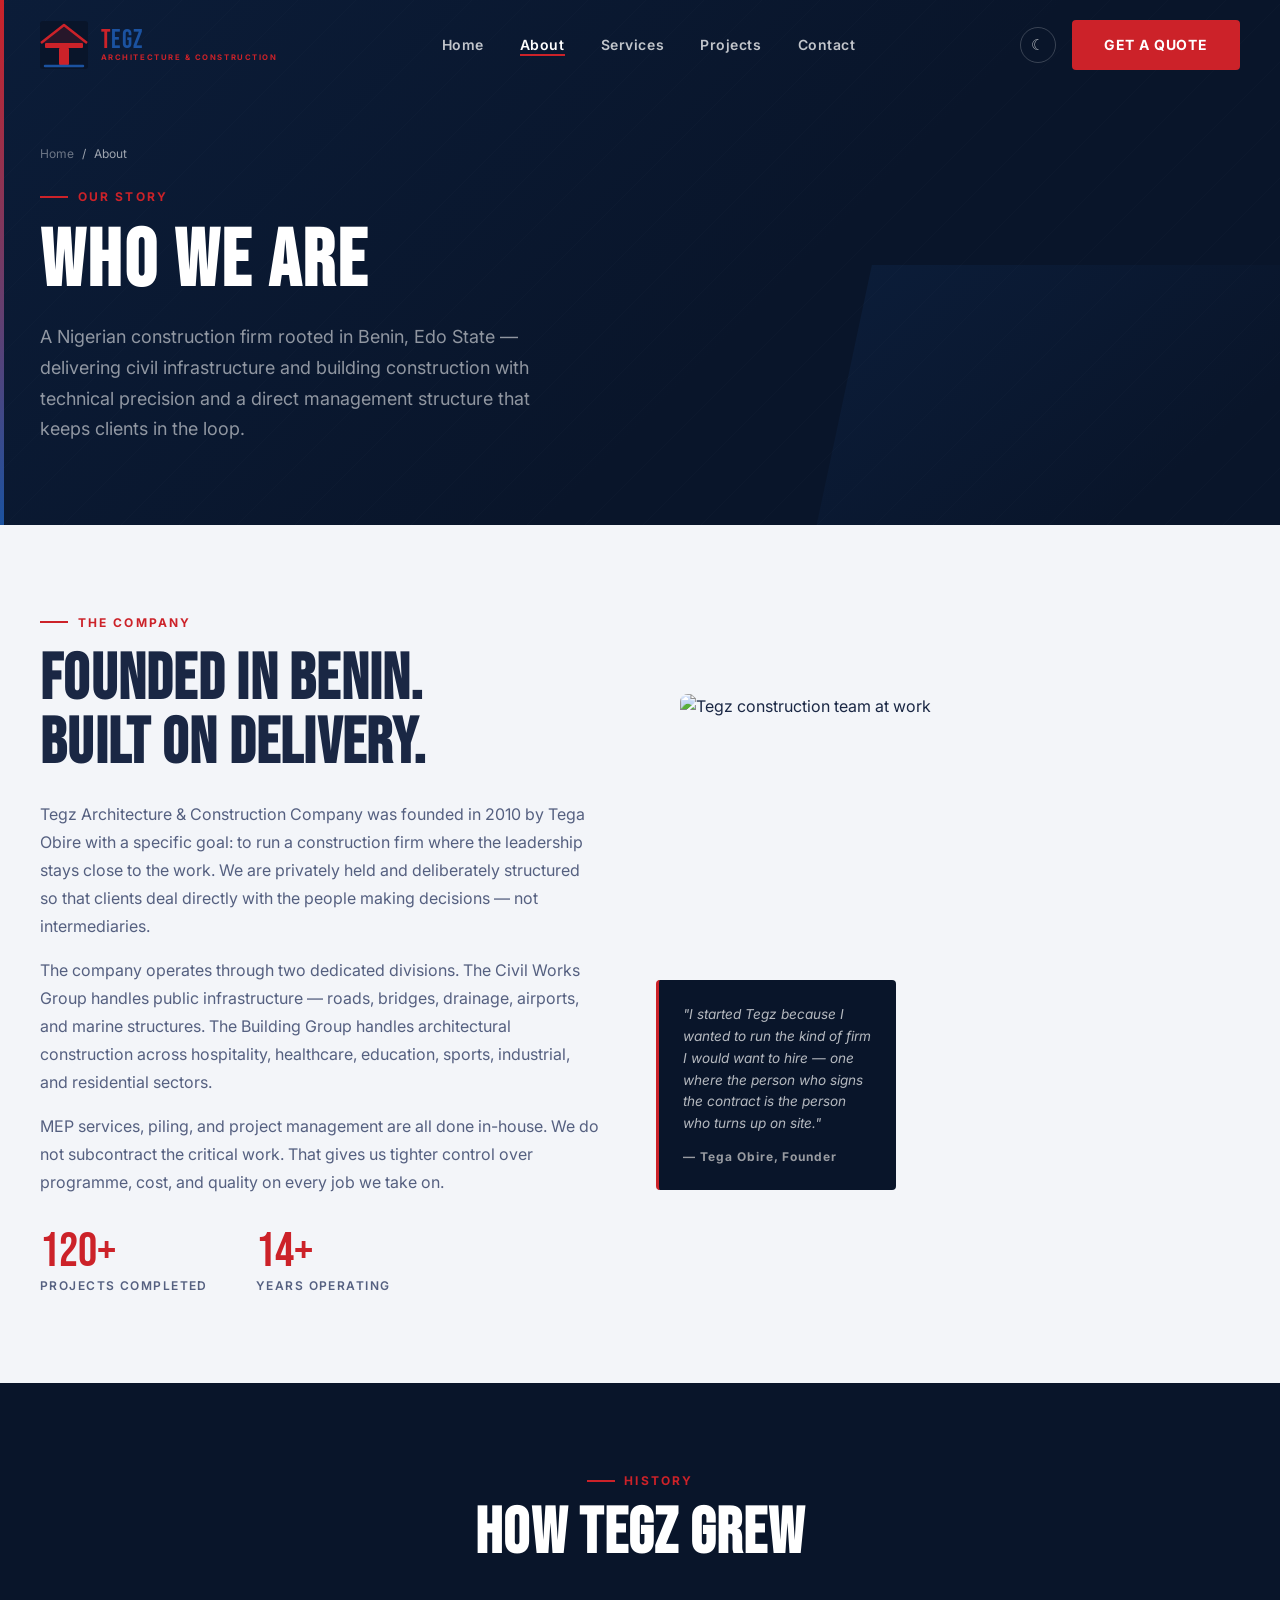
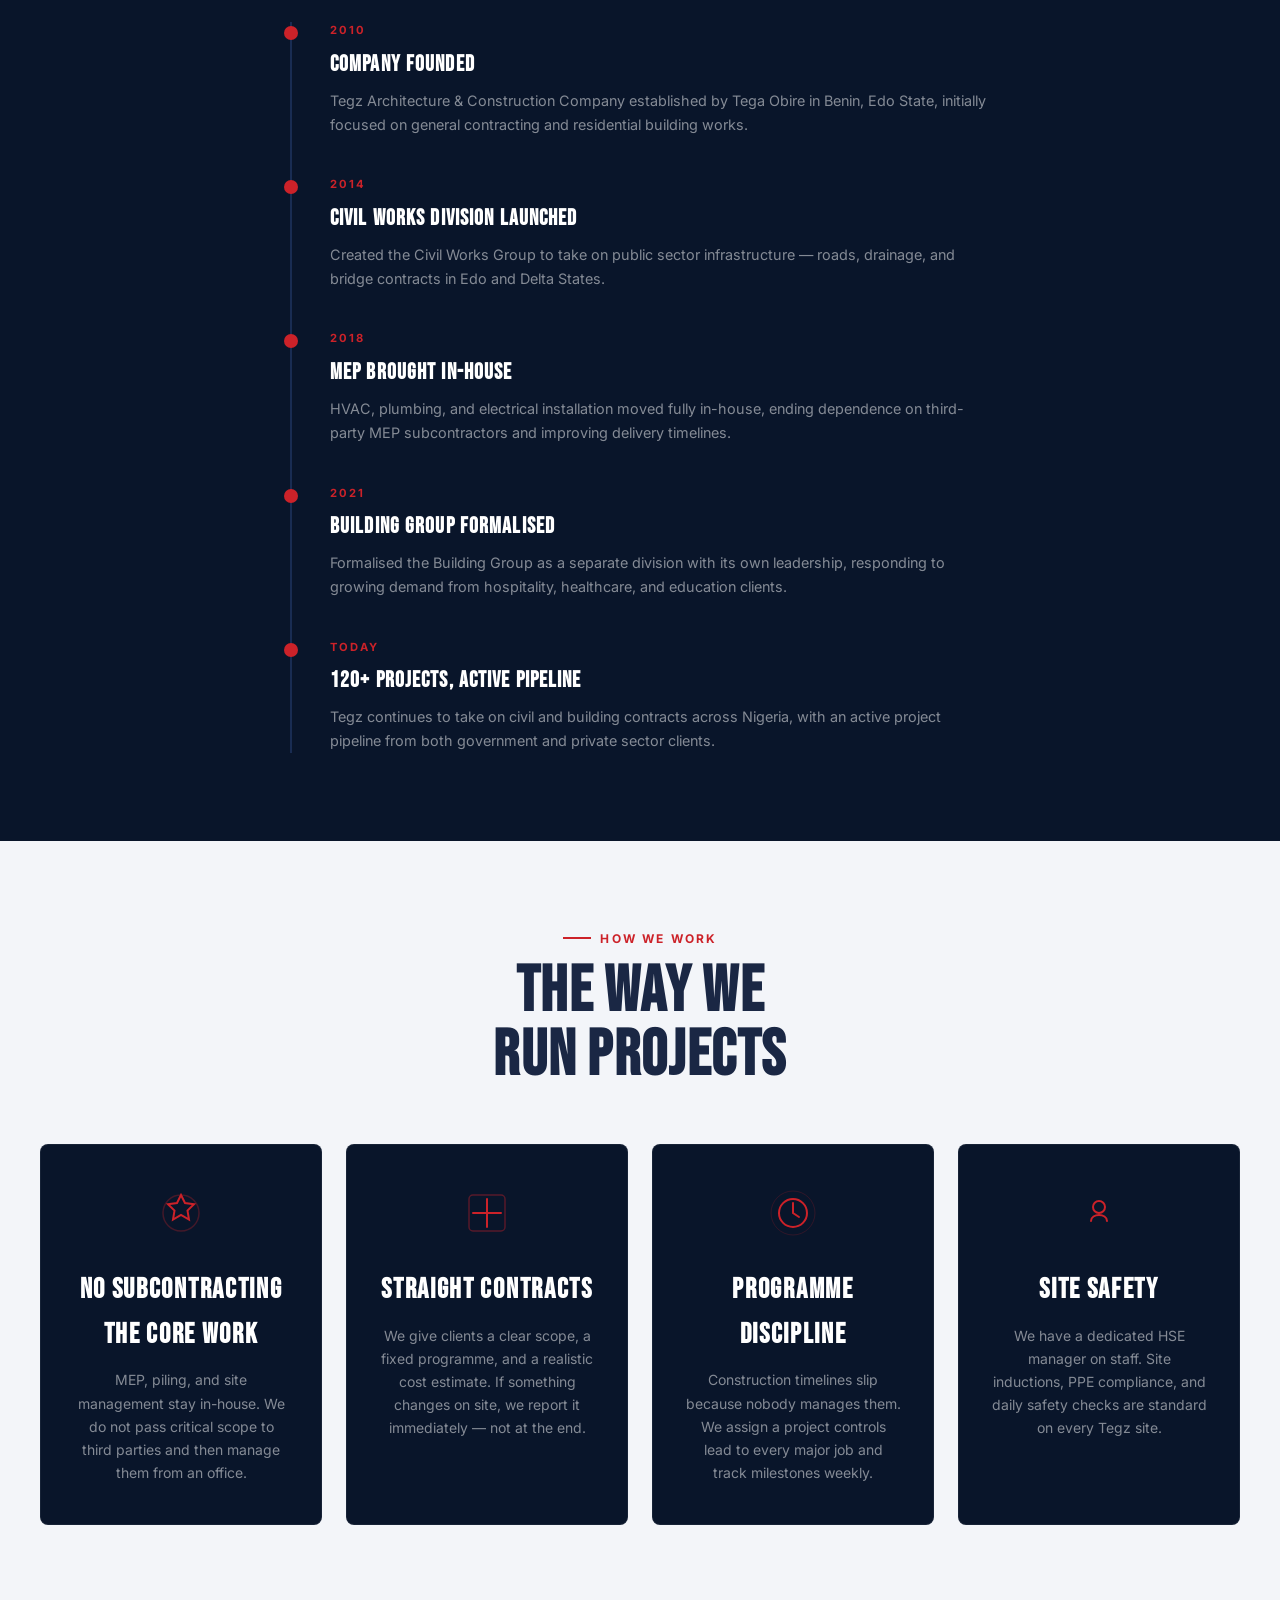
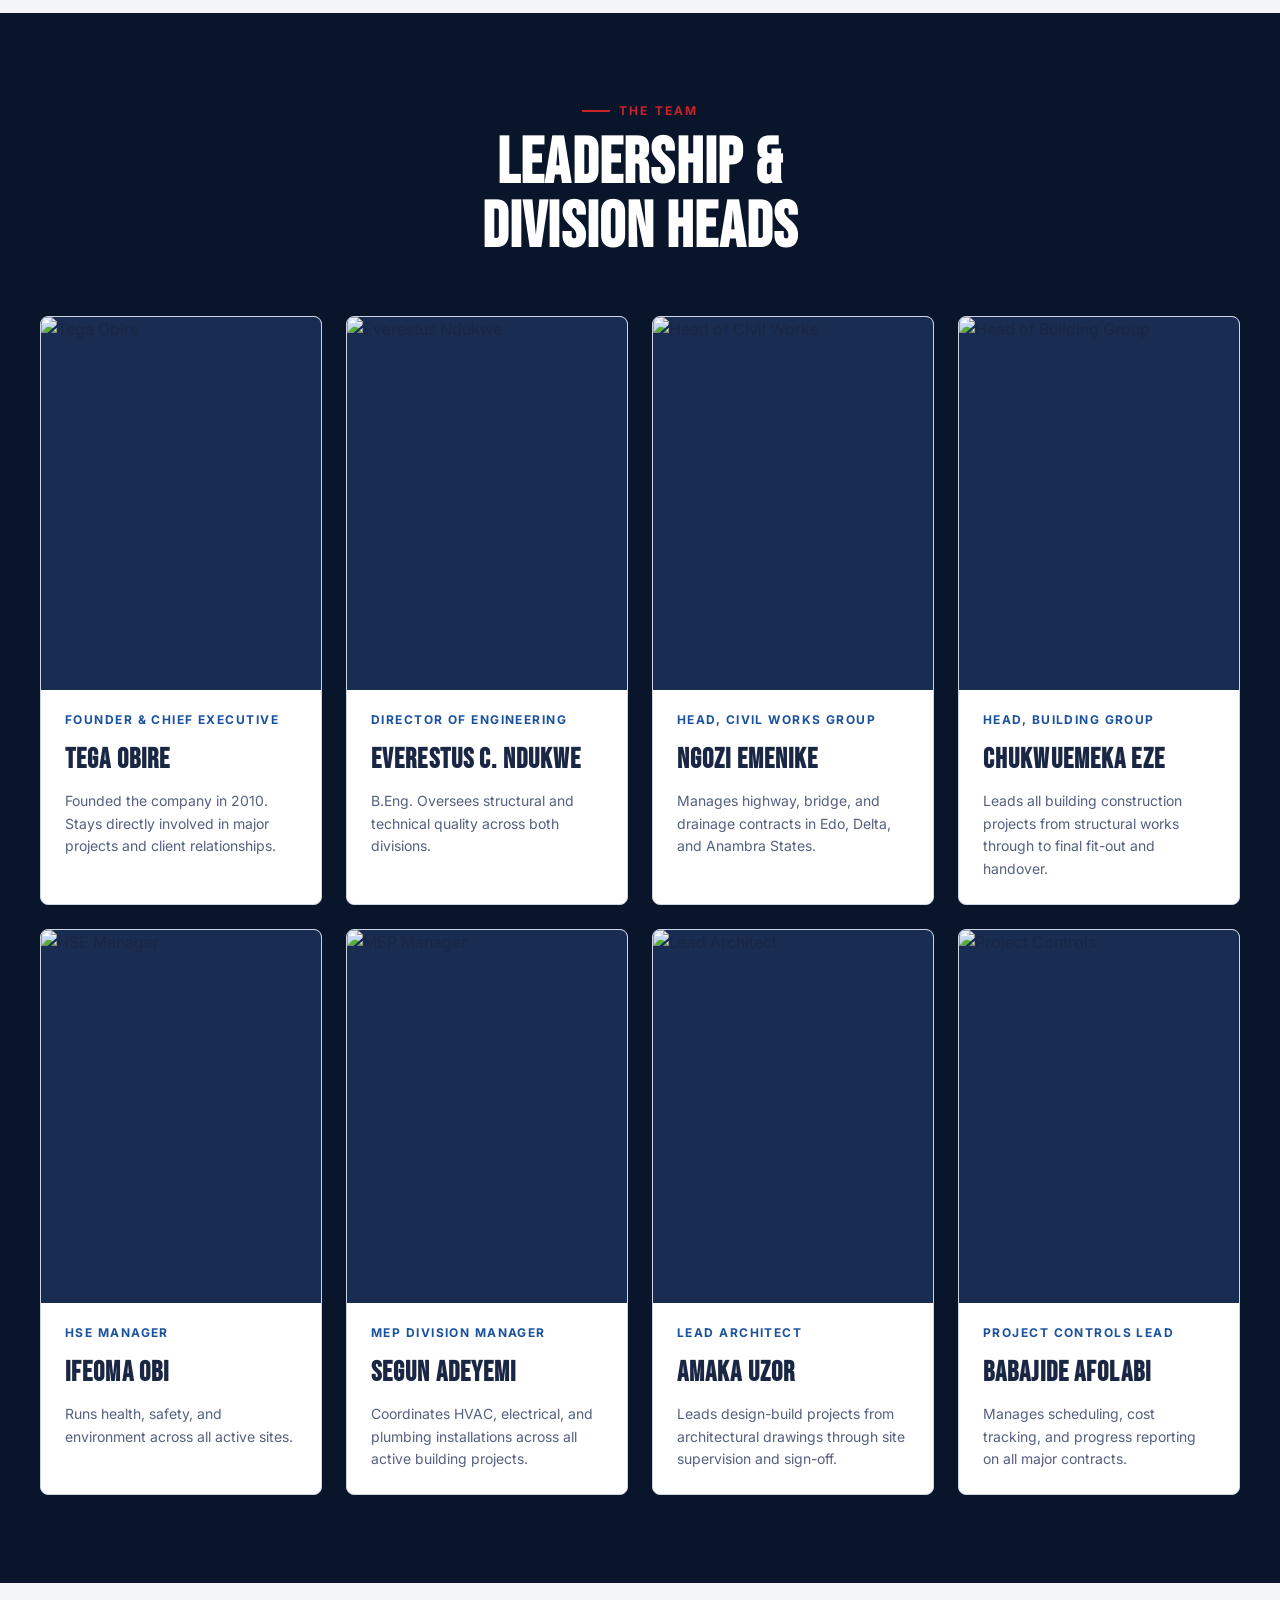
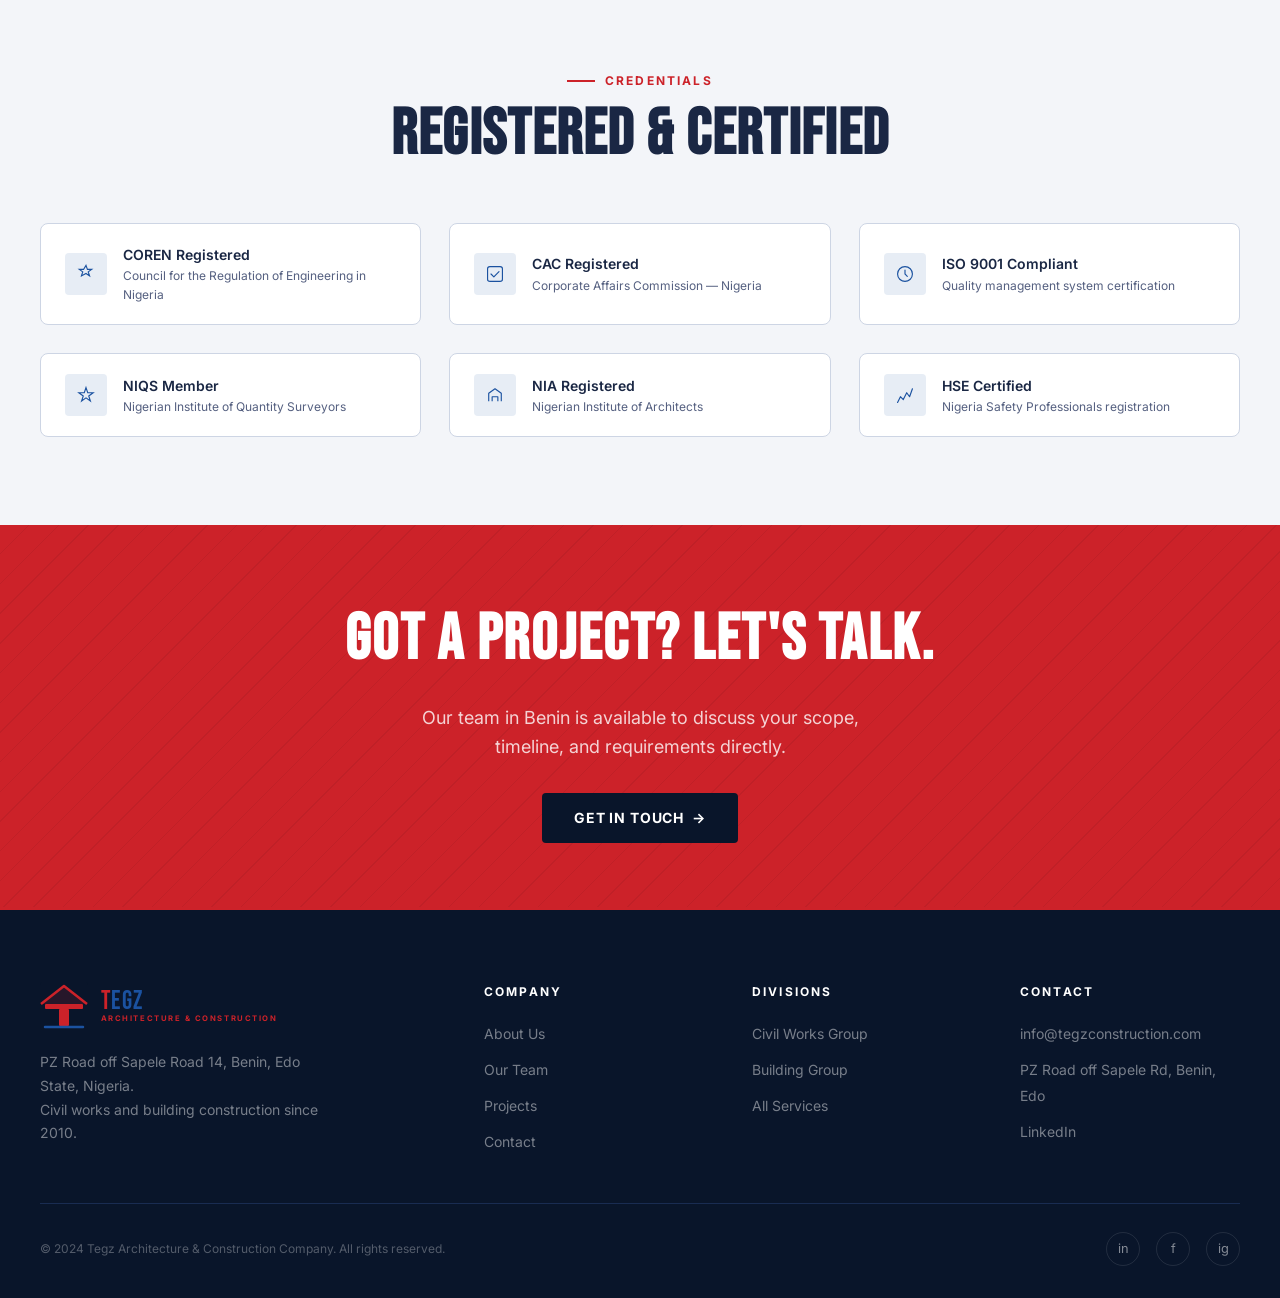
==== commit f0a6a8ad: "new commit" ====
--- a/about.html
+++ b/about.html
@@ -1,10 +1,11 @@
-﻿<!DOCTYPE html>
+<!DOCTYPE html>
 <html lang="en">
 <head>
   <meta charset="UTF-8">
   <meta name="viewport" content="width=device-width, initial-scale=1.0">
   <title>About — Tegz Architecture &amp; Construction Company</title>
-  <meta name="description" content="Learn about Tegz Architecture & Construction Company — our story, our two divisions, our team, and our values. Based in Benin, Edo, Nigeria.">
+  <meta name="description" content="Learn about Tegz Architecture & Construction Company — our story, our two divisions, our team, and how we work. Based in Benin, Edo, Nigeria.">
+  <link rel="icon" type="image/svg+xml" href="favicon.svg">
   <link rel="stylesheet" href="css/styles.css?v=20260804141049">
 </head>
 <body>
@@ -51,7 +52,7 @@
       <div class="breadcrumb"><a href="index.html">Home</a><span>/</span><span>About</span></div>
       <div class="section-eyebrow">Our Story</div>
       <h1>Who We Are</h1>
-      <p>A Nigerian construction firm rooted in Benin, Edo &#8212; delivering civil infrastructure and architectural construction with integrity, technical precision, and a commitment to lasting quality.</p>
+      <p>A Nigerian construction firm rooted in Benin, Edo State &#8212; delivering civil infrastructure and building construction with technical precision and a direct management structure that keeps clients in the loop.</p>
     </div>
   </div>
 </section>
@@ -61,24 +62,24 @@
   <div class="container">
     <div class="grid-2" style="align-items:center;gap:5rem;">
       <div>
-        <div class="section-eyebrow" style="margin-bottom:1rem;">Our Foundation</div>
-        <h2 class="section-title" style="margin-bottom:1.5rem;">Bringing Construction<br>Visions to Life</h2>
+        <div class="section-eyebrow" style="margin-bottom:1rem;">The Company</div>
+        <h2 class="section-title" style="margin-bottom:1.5rem;">Founded in Benin.<br>Built on Delivery.</h2>
         <p style="color:var(--text-secondary);line-height:1.75;margin-bottom:1rem;">
-          Tegz Architecture &amp; Construction Company was founded with a straightforward ambition: to provide Nigeria with a construction firm that combines deep technical expertise with genuine reliability. Starting from Benin, Edo State, we have grown into a multi-disciplinary firm with specialist capability across civil works and architectural construction.
+          Tegz Architecture &amp; Construction Company was founded in 2010 by Tega Obire with a specific goal: to run a construction firm where the leadership stays close to the work. We are privately held and deliberately structured so that clients deal directly with the people making decisions — not intermediaries.
         </p>
         <p style="color:var(--text-secondary);line-height:1.75;margin-bottom:1rem;">
-          The name "Tegz" reflects our founder Tega Obire's personal commitment to every project we undertake. We are a privately held company &#8212; 11 to 50 specialists strong &#8212; which means every client gets direct attention from our leadership, not a subcontractor chain.
+          The company operates through two dedicated divisions. The Civil Works Group handles public infrastructure — roads, bridges, drainage, airports, and marine structures. The Building Group handles architectural construction across hospitality, healthcare, education, sports, industrial, and residential sectors.
         </p>
         <p style="color:var(--text-secondary);line-height:1.75;margin-bottom:2rem;">
-          Today we operate through two focused divisions: the Civil Works Group, delivering public infrastructure including highways, bridges, airports, and marine structures; and the Building Group, specialising in hospitality, sports, education, healthcare, industrial, and residential construction.
+          MEP services, piling, and project management are all done in-house. We do not subcontract the critical work. That gives us tighter control over programme, cost, and quality on every job we take on.
         </p>
         <div style="display:flex;gap:3rem;">
           <div>
-            <div style="font-family:'Bebas Neue',sans-serif;font-size:3rem;color:var(--clr-amber);line-height:1;">120+</div>
+            <div style="font-family:'Bebas Neue',sans-serif;font-size:3rem;color:var(--clr-red);line-height:1;">120+</div>
             <div style="font-size:0.75rem;font-weight:600;letter-spacing:0.12em;text-transform:uppercase;color:var(--text-secondary);">Projects Completed</div>
           </div>
           <div>
-            <div style="font-family:'Bebas Neue',sans-serif;font-size:3rem;color:var(--clr-amber);line-height:1;">14+</div>
+            <div style="font-family:'Bebas Neue',sans-serif;font-size:3rem;color:var(--clr-red);line-height:1;">14+</div>
             <div style="font-size:0.75rem;font-weight:600;letter-spacing:0.12em;text-transform:uppercase;color:var(--text-secondary);">Years Operating</div>
           </div>
         </div>
@@ -86,9 +87,9 @@
       <div style="position:relative;">
         <img src="https://plus.unsplash.com/premium_photo-1750888399213-f8dce4088116?w=600&auto=format&fit=crop&q=60&ixlib=rb-4.1.0&ixid=M3wxMjA3fDB8MHxzZWFyY2h8MTN8fGNpdmlsJTIwZW5naW5lZXJpbmclMjBpbiUyMG5pZ2VyaWF8ZW58MHx8MHx8fDA%3D"
              alt="Tegz construction team at work" style="width:100%;border-radius:8px;object-fit:cover;height:520px;">
-        <div style="position:absolute;bottom:1.5rem;left:-1.5rem;background:var(--clr-dark);padding:1.5rem;border-radius:4px;max-width:240px;border-left:3px solid var(--clr-amber);">
-          <p style="color:rgba(255,255,255,0.7);font-size:0.85rem;line-height:1.6;font-style:italic;">"Our goal is not just to build structures, but to build trust one project at a time."</p>
-          <p style="color:rgba(214, 212, 212, 0.7);font-size:0.75rem;font-weight:700;margin-top:0.75rem;letter-spacing:0.08em;">&#8212; Tega Obire, Founder</p>
+        <div style="position:absolute;bottom:1.5rem;left:-1.5rem;background:var(--clr-dark);padding:1.5rem;border-radius:4px;max-width:240px;border-left:3px solid var(--clr-red);">
+          <p style="color:rgba(255,255,255,0.7);font-size:0.85rem;line-height:1.6;font-style:italic;">"I started Tegz because I wanted to run the kind of firm I would want to hire &#8212; one where the person who signs the contract is the person who turns up on site."</p>
+          <p style="color:rgba(214,212,212,0.7);font-size:0.75rem;font-weight:700;margin-top:0.75rem;letter-spacing:0.08em;">&#8212; Tega Obire, Founder</p>
         </div>
       </div>
     </div>
@@ -99,72 +100,72 @@
 <section class="section section--dark">
   <div class="container">
     <div class="section__header" style="text-align:center;max-width:540px;margin-inline:auto;">
-      <div class="section-eyebrow" style="justify-content:center;">Our Journey</div>
-      <h2 class="section-title section-title--light">Milestones That<br>Shaped Tegz</h2>
+      <div class="section-eyebrow" style="justify-content:center;">History</div>
+      <h2 class="section-title section-title--light">How Tegz Grew</h2>
     </div>
     <div style="max-width:700px;margin:0 auto;position:relative;">
       <div style="position:absolute;left:0;top:0;bottom:0;width:2px;background:var(--clr-dark-3);"></div>
       <div class="reveal" style="padding:0 0 2.5rem 2.5rem;position:relative;">
-        <div style="position:absolute;left:-6px;top:4px;width:14px;height:14px;border-radius:50%;background:var(--clr-amber);"></div>
-        <div style="font-size:0.7rem;font-weight:700;letter-spacing:0.18em;text-transform:uppercase;color:var(--clr-amber);margin-bottom:0.4rem;">2010</div>
+        <div style="position:absolute;left:-6px;top:4px;width:14px;height:14px;border-radius:50%;background:var(--clr-red);"></div>
+        <div style="font-size:0.7rem;font-weight:700;letter-spacing:0.18em;text-transform:uppercase;color:var(--clr-red);margin-bottom:0.4rem;">2010</div>
         <h4 style="font-family:'Bebas Neue',sans-serif;font-size:1.4rem;letter-spacing:0.05em;color:#fff;margin-bottom:0.4rem;">Company Founded</h4>
-        <p style="color:rgba(255,255,255,0.5);font-size:0.9rem;line-height:1.65;">Tegz Architecture &amp; Construction Company established by Tega Obire in Benin, Edo State, with a focus on general contracting and building works.</p>
+        <p style="color:rgba(255,255,255,0.5);font-size:0.9rem;line-height:1.65;">Tegz Architecture &amp; Construction Company established by Tega Obire in Benin, Edo State, initially focused on general contracting and residential building works.</p>
       </div>
       <div class="reveal" style="padding:0 0 2.5rem 2.5rem;position:relative;">
-        <div style="position:absolute;left:-6px;top:4px;width:14px;height:14px;border-radius:50%;background:var(--clr-amber);"></div>
-        <div style="font-size:0.7rem;font-weight:700;letter-spacing:0.18em;text-transform:uppercase;color:var(--clr-amber);margin-bottom:0.4rem;">2014</div>
+        <div style="position:absolute;left:-6px;top:4px;width:14px;height:14px;border-radius:50%;background:var(--clr-red);"></div>
+        <div style="font-size:0.7rem;font-weight:700;letter-spacing:0.18em;text-transform:uppercase;color:var(--clr-red);margin-bottom:0.4rem;">2014</div>
         <h4 style="font-family:'Bebas Neue',sans-serif;font-size:1.4rem;letter-spacing:0.05em;color:#fff;margin-bottom:0.4rem;">Civil Works Division Launched</h4>
-        <p style="color:rgba(255,255,255,0.5);font-size:0.9rem;line-height:1.65;">Created the dedicated Civil Works Group to serve public sector infrastructure contracts &#8212; roads, drainage, and bridge works in Edo and Delta States.</p>
+        <p style="color:rgba(255,255,255,0.5);font-size:0.9rem;line-height:1.65;">Created the Civil Works Group to take on public sector infrastructure — roads, drainage, and bridge contracts in Edo and Delta States.</p>
       </div>
       <div class="reveal" style="padding:0 0 2.5rem 2.5rem;position:relative;">
-        <div style="position:absolute;left:-6px;top:4px;width:14px;height:14px;border-radius:50%;background:var(--clr-amber);"></div>
-        <div style="font-size:0.7rem;font-weight:700;letter-spacing:0.18em;text-transform:uppercase;color:var(--clr-amber);margin-bottom:0.4rem;">2018</div>
-        <h4 style="font-family:'Bebas Neue',sans-serif;font-size:1.4rem;letter-spacing:0.05em;color:#fff;margin-bottom:0.4rem;">MEP Capability Expanded</h4>
-        <p style="color:rgba(255,255,255,0.5);font-size:0.9rem;line-height:1.65;">Brought HVAC, plumbing, and electrical installation fully in-house, enabling complete turnkey delivery for commercial and institutional clients.</p>
+        <div style="position:absolute;left:-6px;top:4px;width:14px;height:14px;border-radius:50%;background:var(--clr-red);"></div>
+        <div style="font-size:0.7rem;font-weight:700;letter-spacing:0.18em;text-transform:uppercase;color:var(--clr-red);margin-bottom:0.4rem;">2018</div>
+        <h4 style="font-family:'Bebas Neue',sans-serif;font-size:1.4rem;letter-spacing:0.05em;color:#fff;margin-bottom:0.4rem;">MEP Brought In-House</h4>
+        <p style="color:rgba(255,255,255,0.5);font-size:0.9rem;line-height:1.65;">HVAC, plumbing, and electrical installation moved fully in-house, ending dependence on third-party MEP subcontractors and improving delivery timelines.</p>
       </div>
       <div class="reveal" style="padding:0 0 2.5rem 2.5rem;position:relative;">
-        <div style="position:absolute;left:-6px;top:4px;width:14px;height:14px;border-radius:50%;background:var(--clr-amber);"></div>
-        <div style="font-size:0.7rem;font-weight:700;letter-spacing:0.18em;text-transform:uppercase;color:var(--clr-amber);margin-bottom:0.4rem;">2021</div>
+        <div style="position:absolute;left:-6px;top:4px;width:14px;height:14px;border-radius:50%;background:var(--clr-red);"></div>
+        <div style="font-size:0.7rem;font-weight:700;letter-spacing:0.18em;text-transform:uppercase;color:var(--clr-red);margin-bottom:0.4rem;">2021</div>
         <h4 style="font-family:'Bebas Neue',sans-serif;font-size:1.4rem;letter-spacing:0.05em;color:#fff;margin-bottom:0.4rem;">Building Group Formalised</h4>
-        <p style="color:rgba(255,255,255,0.5);font-size:0.9rem;line-height:1.65;">Formalised the Building Group division to address the growing demand from the hospitality, healthcare, education, and sports construction sectors.</p>
+        <p style="color:rgba(255,255,255,0.5);font-size:0.9rem;line-height:1.65;">Formalised the Building Group as a separate division with its own leadership, responding to growing demand from hospitality, healthcare, and education clients.</p>
       </div>
       <div class="reveal" style="padding:0 0 0 2.5rem;position:relative;">
-        <div style="position:absolute;left:-6px;top:4px;width:14px;height:14px;border-radius:50%;background:var(--clr-amber);"></div>
-        <div style="font-size:0.7rem;font-weight:700;letter-spacing:0.18em;text-transform:uppercase;color:var(--clr-amber);margin-bottom:0.4rem;">Today</div>
-        <h4 style="font-family:'Bebas Neue',sans-serif;font-size:1.4rem;letter-spacing:0.05em;color:#fff;margin-bottom:0.4rem;">120+ Projects, Still Growing</h4>
-        <p style="color:rgba(255,255,255,0.5);font-size:0.9rem;line-height:1.65;">Tegz continues to expand its portfolio across Nigeria, with a strong pipeline of civil and building projects from government and private clients.</p>
-      </div>
-    </div>
-  </div>
-</section>
-
-<!-- VALUES -->
+        <div style="position:absolute;left:-6px;top:4px;width:14px;height:14px;border-radius:50%;background:var(--clr-red);"></div>
+        <div style="font-size:0.7rem;font-weight:700;letter-spacing:0.18em;text-transform:uppercase;color:var(--clr-red);margin-bottom:0.4rem;">Today</div>
+        <h4 style="font-family:'Bebas Neue',sans-serif;font-size:1.4rem;letter-spacing:0.05em;color:#fff;margin-bottom:0.4rem;">120+ Projects, Active Pipeline</h4>
+        <p style="color:rgba(255,255,255,0.5);font-size:0.9rem;line-height:1.65;">Tegz continues to take on civil and building contracts across Nigeria, with an active project pipeline from both government and private sector clients.</p>
+      </div>
+    </div>
+  </div>
+</section>
+
+<!-- HOW WE WORK -->
 <section class="section">
   <div class="container">
     <div class="section__header" style="text-align:center;max-width:540px;margin-inline:auto;">
-      <div class="section-eyebrow" style="justify-content:center;">What We Stand For</div>
-      <h2 class="section-title">Our Core Values</h2>
+      <div class="section-eyebrow" style="justify-content:center;">How We Work</div>
+      <h2 class="section-title">The Way We Run Projects</h2>
     </div>
     <div class="grid-4">
       <div class="value-pillar reveal" style="background:var(--clr-dark);border-color:rgba(255,255,255,0.06);">
         <svg class="value-pillar__icon" viewBox="0 0 56 56" fill="none"><path d="M28 10l4 8 9 1.3-6.5 6.3 1.5 9L28 30l-8 4.6 1.5-9L15 19.3l9-1.3z" stroke="#CC2229" stroke-width="2"/><circle cx="28" cy="28" r="18" stroke="#CC2229" stroke-width="1.5" opacity="0.3"/></svg>
-        <h3 style="color:#fff;">Quality First</h3>
-        <p>We refuse to compromise on materials, methods, or workmanship. Every structure carries our name and our guarantee.</p>
+        <h3 style="color:#fff;">No Subcontracting the Core Work</h3>
+        <p>MEP, piling, and site management stay in-house. We do not pass critical scope to third parties and then manage them from an office.</p>
       </div>
       <div class="value-pillar reveal" style="background:var(--clr-dark);border-color:rgba(255,255,255,0.06);">
         <svg class="value-pillar__icon" viewBox="0 0 56 56" fill="none"><path d="M28 14v28M14 28h28" stroke="#CC2229" stroke-width="2" stroke-linecap="round"/><rect x="10" y="10" width="36" height="36" rx="4" stroke="#CC2229" stroke-width="1.5" opacity="0.4"/></svg>
-        <h3 style="color:#fff;">Integrity</h3>
-        <p>Transparent contracts, honest timelines, and clear communication &#8212; we tell you what's possible, and we deliver what we promise.</p>
+        <h3 style="color:#fff;">Straight Contracts</h3>
+        <p>We give clients a clear scope, a fixed programme, and a realistic cost estimate. If something changes on site, we report it immediately — not at the end.</p>
       </div>
       <div class="value-pillar reveal" style="background:var(--clr-dark);border-color:rgba(255,255,255,0.06);">
         <svg class="value-pillar__icon" viewBox="0 0 56 56" fill="none"><circle cx="28" cy="28" r="14" stroke="#CC2229" stroke-width="2"/><path d="M28 18v10l6 4" stroke="#CC2229" stroke-width="2" stroke-linecap="round"/><circle cx="28" cy="28" r="22" stroke="#CC2229" stroke-width="1" opacity="0.2"/></svg>
-        <h3 style="color:#fff;">On-Time Delivery</h3>
-        <p>Project management discipline is a core competency &#8212; not an afterthought. We monitor milestones and manage risk from day one.</p>
+        <h3 style="color:#fff;">Programme Discipline</h3>
+        <p>Construction timelines slip because nobody manages them. We assign a project controls lead to every major job and track milestones weekly.</p>
       </div>
       <div class="value-pillar reveal" style="background:var(--clr-dark);border-color:rgba(255,255,255,0.06);">
         <svg class="value-pillar__icon" viewBox="0 0 56 56" fill="none"><path d="M20 36c0-8 16-8 16 0" stroke="#CC2229" stroke-width="2" stroke-linecap="round"/><circle cx="28" cy="22" r="6" stroke="#CC2229" stroke-width="2"/></svg>
-        <h3 style="color:#fff;">Safety Culture</h3>
-        <p>Every site is a safe site. We invest in HSE training, equipment, and process &#8212; protecting our people and our clients' assets.</p>
+        <h3 style="color:#fff;">Site Safety</h3>
+        <p>We have a dedicated HSE manager on staff. Site inductions, PPE compliance, and daily safety checks are standard on every Tegz site.</p>
       </div>
     </div>
   </div>
@@ -174,8 +175,8 @@
 <section class="section section--dark" id="team">
   <div class="container">
     <div class="section__header" style="text-align:center;max-width:540px;margin-inline:auto;">
-      <div class="section-eyebrow" style="justify-content:center;">The People Behind Tegz</div>
-      <h2 class="section-title section-title--light">Our Leadership Team</h2>
+      <div class="section-eyebrow" style="justify-content:center;">The Team</div>
+      <h2 class="section-title section-title--light">Leadership &amp; Division Heads</h2>
     </div>
     <div class="grid-4">
       <div class="team-card reveal">
@@ -185,7 +186,7 @@
         <div class="team-card__body">
           <div class="team-card__role">Founder &amp; Chief Executive</div>
           <h3>Tega Obire</h3>
-          <p class="team-card__bio">Visionary founder and driving force behind Tegz's growth from a Benin-based contractor to a nationally recognised construction firm.</p>
+          <p class="team-card__bio">Founded the company in 2010. Stays directly involved in major projects and client relationships.</p>
         </div>
       </div>
       <div class="team-card reveal">
@@ -195,7 +196,7 @@
         <div class="team-card__body">
           <div class="team-card__role">Director of Engineering</div>
           <h3>Everestus C. Ndukwe</h3>
-          <p class="team-card__bio">B.Eng, structural and civil engineer overseeing technical quality across both the Civil Works Group and Building Group.</p>
+          <p class="team-card__bio">B.Eng. Oversees structural and technical quality across both divisions.</p>
         </div>
       </div>
       <div class="team-card reveal">
@@ -205,7 +206,7 @@
         <div class="team-card__body">
           <div class="team-card__role">Head, Civil Works Group</div>
           <h3>Ngozi Emenike</h3>
-          <p class="team-card__bio">Leads all public infrastructure contracts &#8212; highway, bridge, and drainage projects across Edo, Delta, and Anambra States.</p>
+          <p class="team-card__bio">Manages highway, bridge, and drainage contracts in Edo, Delta, and Anambra States.</p>
         </div>
       </div>
       <div class="team-card reveal">
@@ -215,7 +216,7 @@
         <div class="team-card__body">
           <div class="team-card__role">Head, Building Group</div>
           <h3>Chukwuemeka Eze</h3>
-          <p class="team-card__bio">Oversees architectural construction projects spanning hospitality, healthcare, education, and residential sectors.</p>
+          <p class="team-card__bio">Leads all building construction projects from structural works through to final fit-out and handover.</p>
         </div>
       </div>
       <div class="team-card reveal">
@@ -225,7 +226,7 @@
         <div class="team-card__body">
           <div class="team-card__role">HSE Manager</div>
           <h3>Ifeoma Obi</h3>
-          <p class="team-card__bio">Drives our health, safety, and environment programme &#8212; ensuring every Tegz site meets and exceeds regulatory standards.</p>
+          <p class="team-card__bio">Runs health, safety, and environment across all active sites.</p>
         </div>
       </div>
       <div class="team-card reveal">
@@ -235,7 +236,7 @@
         <div class="team-card__body">
           <div class="team-card__role">MEP Division Manager</div>
           <h3>Segun Adeyemi</h3>
-          <p class="team-card__bio">Coordinates all mechanical, electrical, and plumbing works &#8212; HVAC systems, electrical fit-out, and plumbing installations.</p>
+          <p class="team-card__bio">Coordinates HVAC, electrical, and plumbing installations across all active building projects.</p>
         </div>
       </div>
       <div class="team-card reveal">
@@ -245,7 +246,7 @@
         <div class="team-card__body">
           <div class="team-card__role">Lead Architect</div>
           <h3>Amaka Uzor</h3>
-          <p class="team-card__bio">Leads design-build projects from architectural concept through construction documentation and site supervision.</p>
+          <p class="team-card__bio">Leads design-build projects from architectural drawings through site supervision and sign-off.</p>
         </div>
       </div>
       <div class="team-card reveal">
@@ -255,7 +256,7 @@
         <div class="team-card__body">
           <div class="team-card__role">Project Controls Lead</div>
           <h3>Babajide Afolabi</h3>
-          <p class="team-card__bio">Manages scheduling, cost control, and progress tracking &#8212; keeping every project on time and within budget.</p>
+          <p class="team-card__bio">Manages scheduling, cost tracking, and progress reporting on all major contracts.</p>
         </div>
       </div>
     </div>
@@ -280,7 +281,7 @@
       </div>
       <div class="award-badge reveal">
         <div class="award-badge__icon"><svg viewBox="0 0 42 42" fill="none" width="24" height="24"><circle cx="21" cy="21" r="13" stroke="currentColor" stroke-width="2"/><path d="M21 14v7l4 4" stroke="currentColor" stroke-width="2" stroke-linecap="round"/></svg></div>
-        <div><h4>ISO 9001 Compliant</h4><p>Quality Management System certification</p></div>
+        <div><h4>ISO 9001 Compliant</h4><p>Quality management system certification</p></div>
       </div>
       <div class="award-badge reveal">
         <div class="award-badge__icon"><svg viewBox="0 0 42 42" fill="none" width="24" height="24"><path d="M21 8l3 9h9.5l-7.7 5.6 2.9 9L21 26l-7.7 5.6 2.9-9L8.5 17H18z" stroke="currentColor" stroke-width="2"/></svg></div>
@@ -301,9 +302,9 @@
 <div class="cta-banner">
   <div class="container">
     <div class="cta-banner__content">
-      <h2>Let's Build Together</h2>
-      <p>Tell us about your project. Our team in Benin is ready to discuss your requirements.</p>
-      <a href="contact.html" class="btn btn--primary">Contact Our Team <span class="btn-arrow">&#8594;</span></a>
+      <h2>Got a Project? Let's Talk.</h2>
+      <p>Our team in Benin is available to discuss your scope, timeline, and requirements directly.</p>
+      <a href="contact.html" class="btn btn--primary">Get in Touch <span class="btn-arrow">&#8594;</span></a>
     </div>
   </div>
 </div>
@@ -316,11 +317,11 @@
           <svg class="nav__logo-mark" viewBox="0 0 48 48" fill="none" xmlns="http://www.w3.org/2000/svg"><rect width="48" height="48" fill="#09152A" rx="3"/><polygon points="24,4 47,22 1,22" fill="#CC2229" opacity="0.15"/><polyline points="1,22 24,4 47,22" stroke="#CC2229" stroke-width="2.5" stroke-linejoin="round"/><rect x="5" y="22" width="38" height="5" fill="#CC2229" rx="1"/><rect x="19" y="27" width="10" height="17" fill="#CC2229" rx="1"/><line x1="5" y1="45" x2="43" y2="45" stroke="#1B52A0" stroke-width="2.5" stroke-linecap="round"/></svg>
           <div class="nav__logo-text"><span class="name"><span style="color:#CC2229">T</span><span style="color:#1B52A0">EGZ</span></span><span class="tagline">Architecture &amp; Construction</span></div>
         </div>
-        <p>Bringing your Construction Visions to Life.<br>PZ Road off Sapele Road 14, Benin, Edo, Nigeria.</p>
+        <p>PZ Road off Sapele Road 14, Benin, Edo State, Nigeria.<br>Civil works and building construction since 2010.</p>
       </div>
       <div class="footer__col"><h4>Company</h4><ul><li><a href="about.html">About Us</a></li><li><a href="about.html#team">Our Team</a></li><li><a href="projects.html">Projects</a></li><li><a href="contact.html">Contact</a></li></ul></div>
       <div class="footer__col"><h4>Divisions</h4><ul><li><a href="services.html#civil">Civil Works Group</a></li><li><a href="services.html#building">Building Group</a></li><li><a href="services.html">All Services</a></li></ul></div>
-      <div class="footer__col"><h4>Contact</h4><ul><li><a href="mailto:info@tegzconstruction.com">info@tegzconstruction.com</a></li><li><a href="#">PZ Road off Sapele Rd, Benin</a></li><li><a href="https://ng.linkedin.com/company/tegz-architecture-construction-company" target="_blank" rel="noopener">LinkedIn</a></li></ul></div>
+      <div class="footer__col"><h4>Contact</h4><ul><li><a href="mailto:info@tegzconstruction.com">info@tegzconstruction.com</a></li><li><a href="#">PZ Road off Sapele Rd, Benin, Edo</a></li><li><a href="https://ng.linkedin.com/company/tegz-architecture-construction-company" target="_blank" rel="noopener">LinkedIn</a></li></ul></div>
     </div>
     <div class="footer__bottom">
       <p>&#169; 2024 Tegz Architecture &amp; Construction Company. All rights reserved.</p>
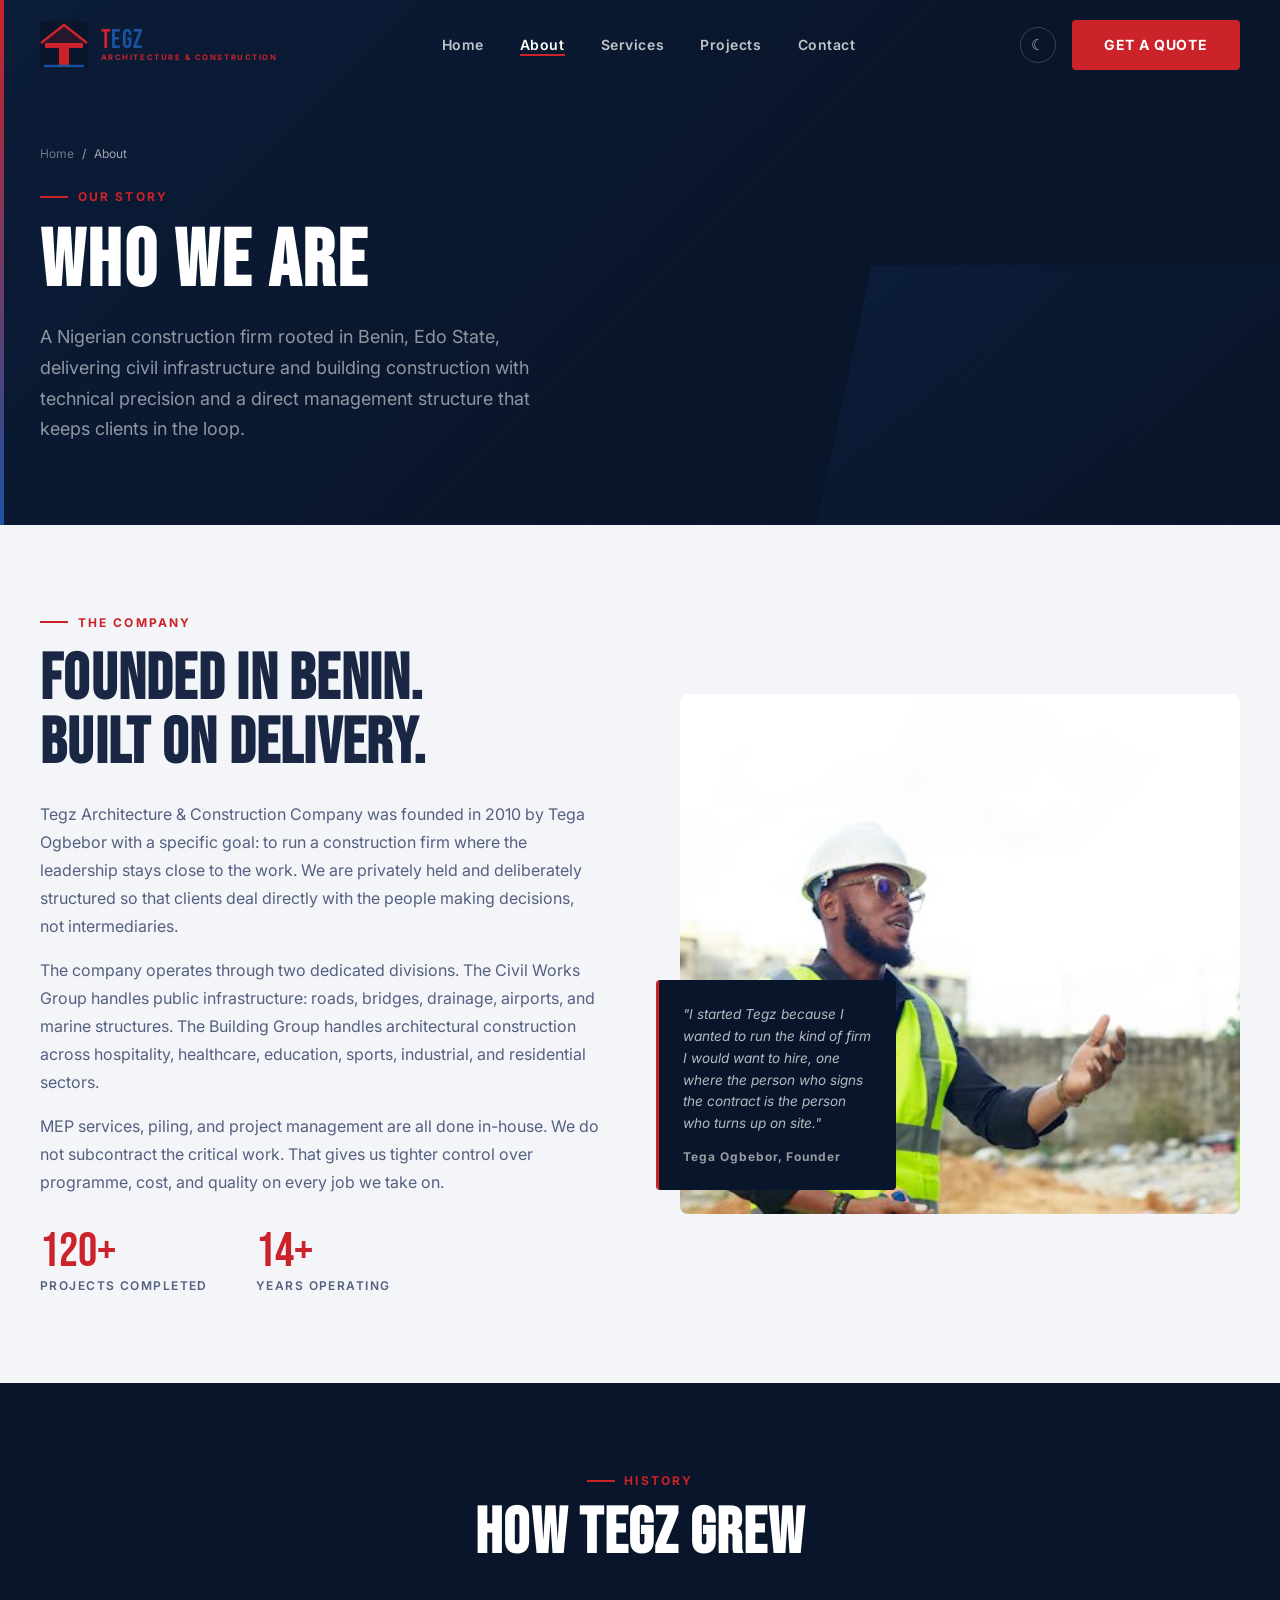
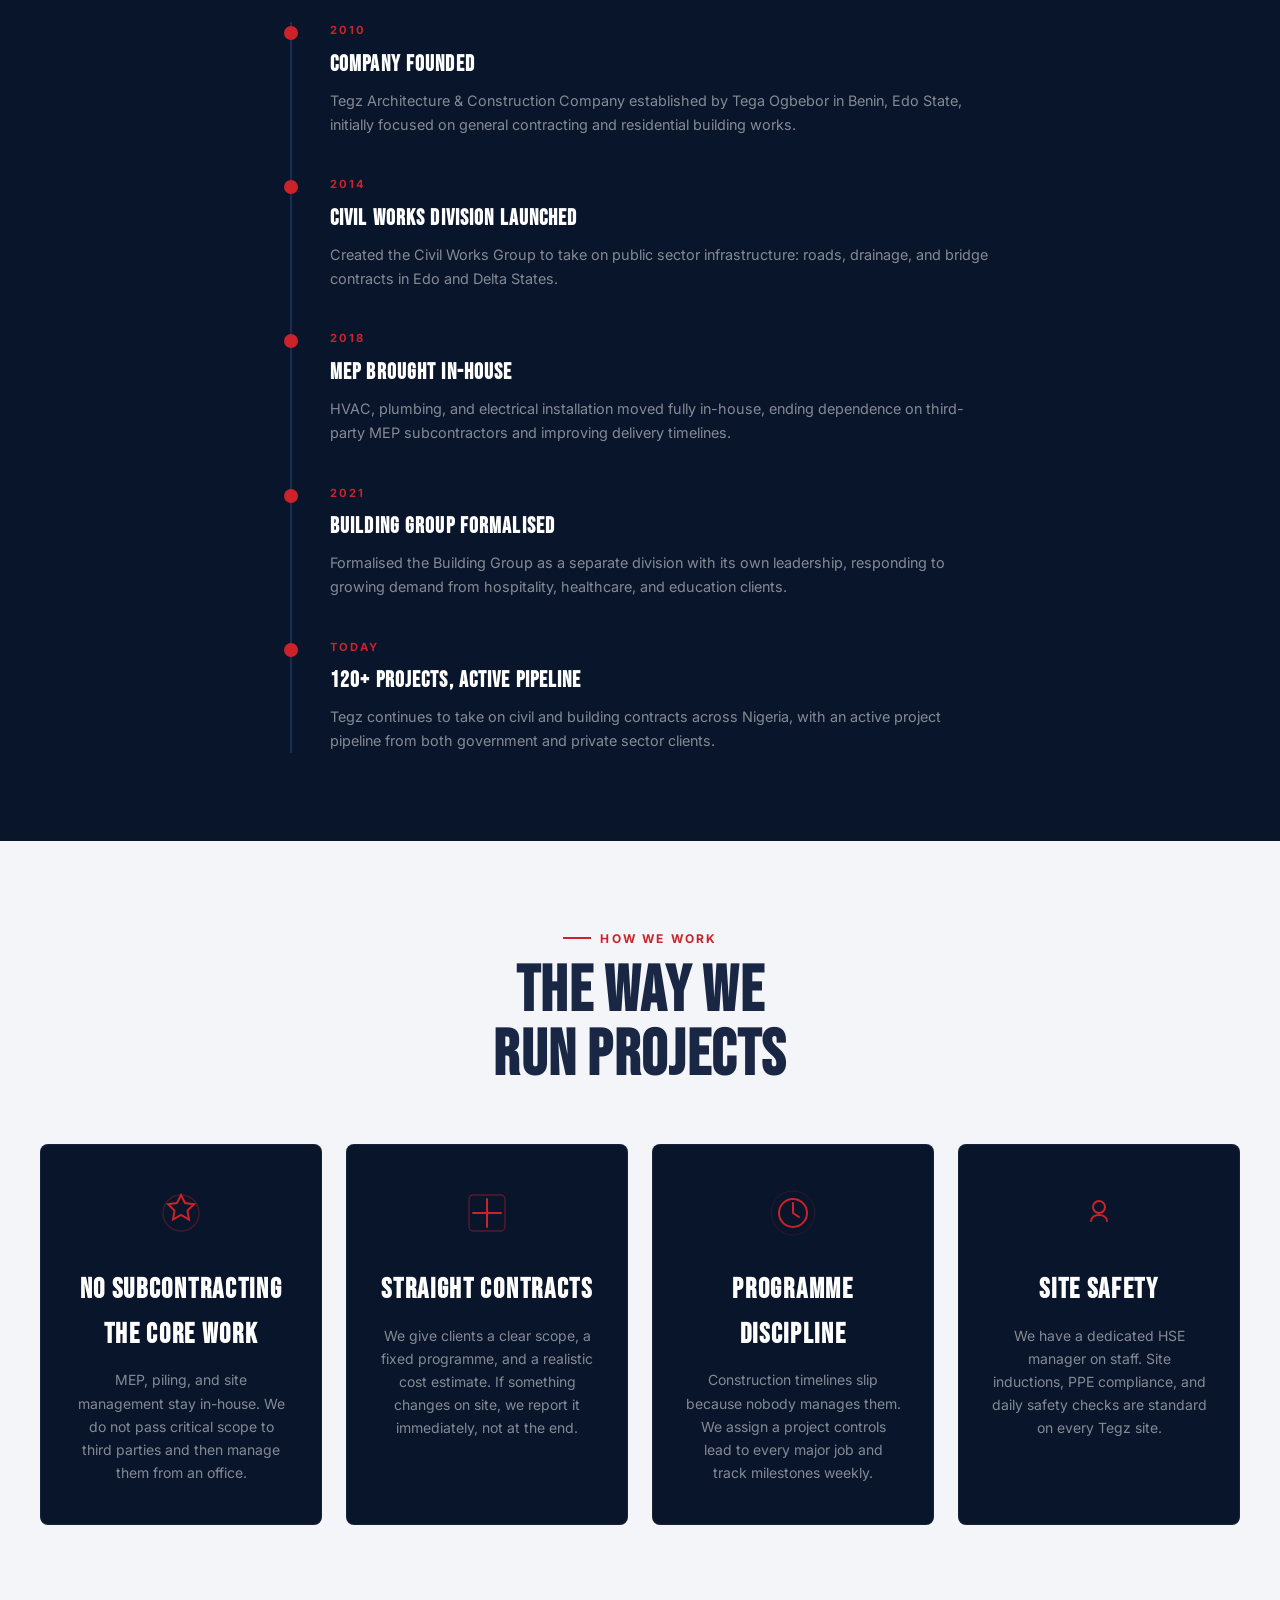
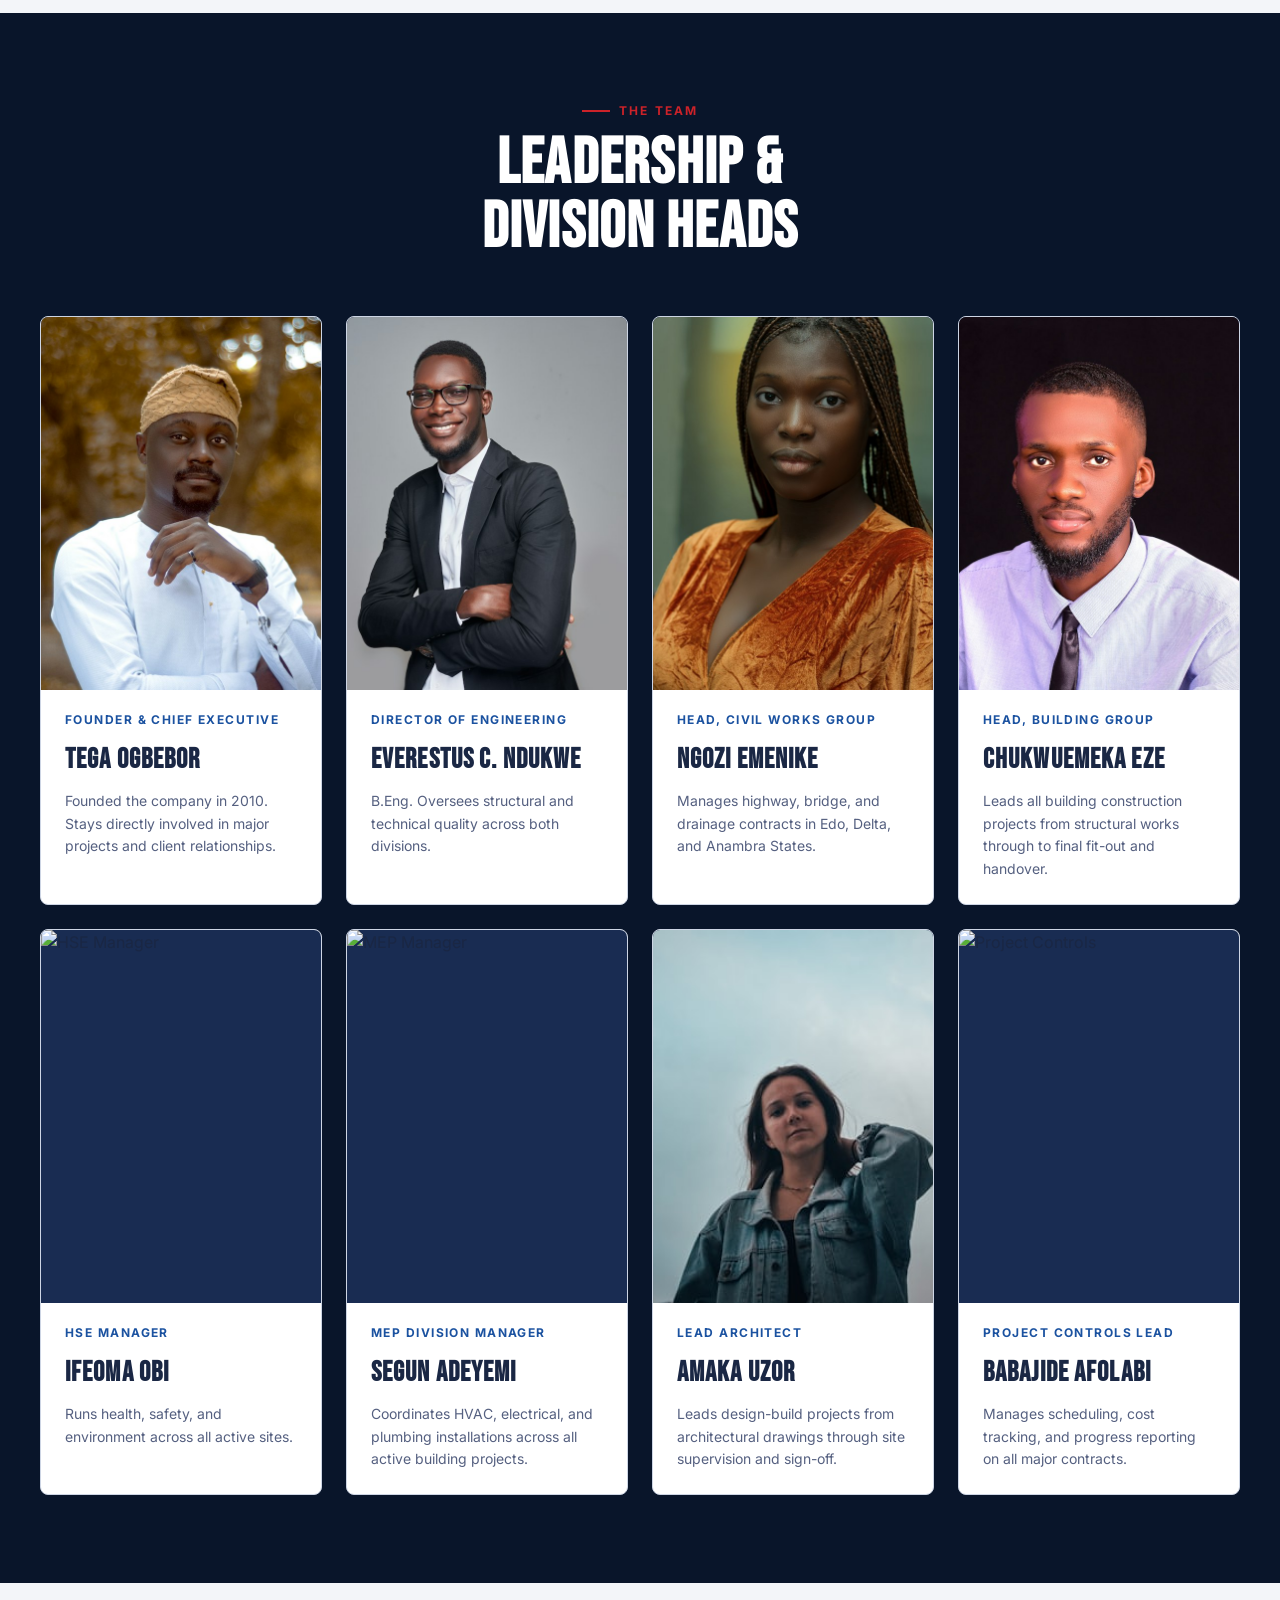
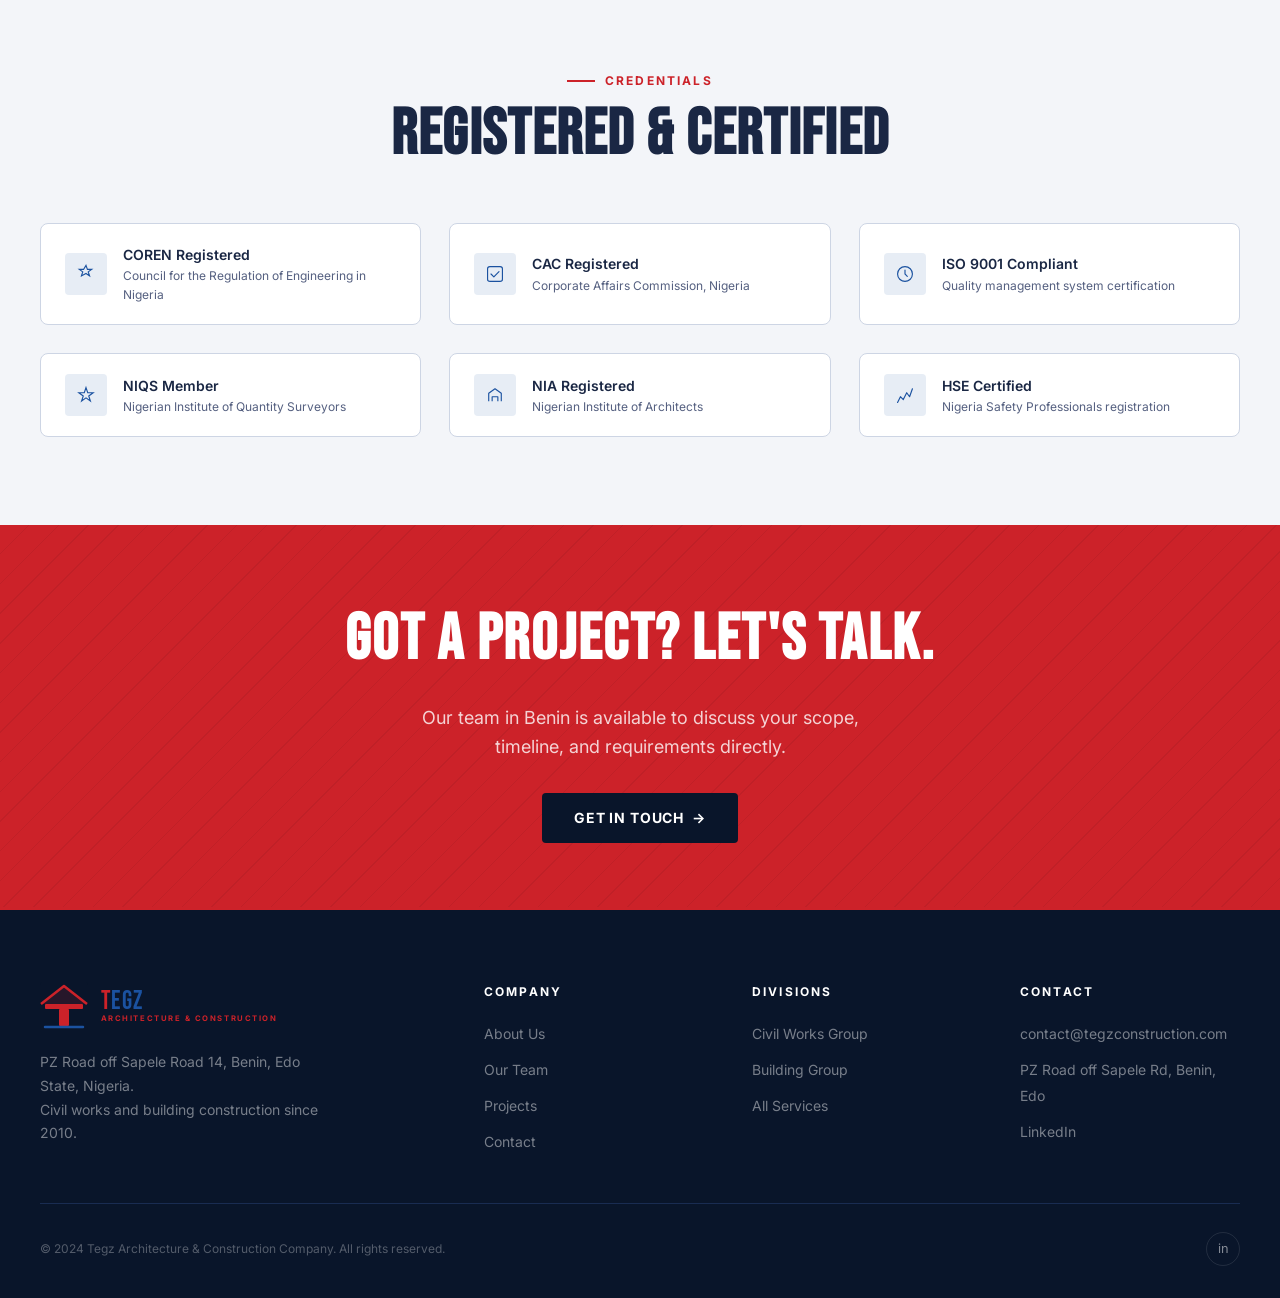
==== commit 91d7bf2f: "new update" ====
--- a/about.html
+++ b/about.html
@@ -1,12 +1,12 @@
-<!DOCTYPE html>
+﻿<!DOCTYPE html>
 <html lang="en">
 <head>
   <meta charset="UTF-8">
   <meta name="viewport" content="width=device-width, initial-scale=1.0">
-  <title>About — Tegz Architecture &amp; Construction Company</title>
-  <meta name="description" content="Learn about Tegz Architecture & Construction Company — our story, our two divisions, our team, and how we work. Based in Benin, Edo, Nigeria.">
+  <title>About | Tegz Architecture &amp; Construction Company</title>
+  <meta name="description" content="Learn about Tegz Architecture & Construction Company: our story, our two divisions, our team, and how we work. Based in Benin, Edo, Nigeria.">
   <link rel="icon" type="image/svg+xml" href="favicon.svg">
-  <link rel="stylesheet" href="css/styles.css?v=20260804141049">
+  <link rel="stylesheet" href="css/styles.css?v=20260910120000">
 </head>
 <body>
 
@@ -52,7 +52,7 @@
       <div class="breadcrumb"><a href="index.html">Home</a><span>/</span><span>About</span></div>
       <div class="section-eyebrow">Our Story</div>
       <h1>Who We Are</h1>
-      <p>A Nigerian construction firm rooted in Benin, Edo State &#8212; delivering civil infrastructure and building construction with technical precision and a direct management structure that keeps clients in the loop.</p>
+      <p>A Nigerian construction firm rooted in Benin, Edo State, delivering civil infrastructure and building construction with technical precision and a direct management structure that keeps clients in the loop.</p>
     </div>
   </div>
 </section>
@@ -65,10 +65,10 @@
         <div class="section-eyebrow" style="margin-bottom:1rem;">The Company</div>
         <h2 class="section-title" style="margin-bottom:1.5rem;">Founded in Benin.<br>Built on Delivery.</h2>
         <p style="color:var(--text-secondary);line-height:1.75;margin-bottom:1rem;">
-          Tegz Architecture &amp; Construction Company was founded in 2010 by Tega Obire with a specific goal: to run a construction firm where the leadership stays close to the work. We are privately held and deliberately structured so that clients deal directly with the people making decisions — not intermediaries.
+          Tegz Architecture &amp; Construction Company was founded in 2010 by Tega Ogbebor with a specific goal: to run a construction firm where the leadership stays close to the work. We are privately held and deliberately structured so that clients deal directly with the people making decisions, not intermediaries.
         </p>
         <p style="color:var(--text-secondary);line-height:1.75;margin-bottom:1rem;">
-          The company operates through two dedicated divisions. The Civil Works Group handles public infrastructure — roads, bridges, drainage, airports, and marine structures. The Building Group handles architectural construction across hospitality, healthcare, education, sports, industrial, and residential sectors.
+          The company operates through two dedicated divisions. The Civil Works Group handles public infrastructure: roads, bridges, drainage, airports, and marine structures. The Building Group handles architectural construction across hospitality, healthcare, education, sports, industrial, and residential sectors.
         </p>
         <p style="color:var(--text-secondary);line-height:1.75;margin-bottom:2rem;">
           MEP services, piling, and project management are all done in-house. We do not subcontract the critical work. That gives us tighter control over programme, cost, and quality on every job we take on.
@@ -85,11 +85,11 @@
         </div>
       </div>
       <div style="position:relative;">
-        <img src="https://plus.unsplash.com/premium_photo-1750888399213-f8dce4088116?w=600&auto=format&fit=crop&q=60&ixlib=rb-4.1.0&ixid=M3wxMjA3fDB8MHxzZWFyY2h8MTN8fGNpdmlsJTIwZW5naW5lZXJpbmclMjBpbiUyMG5pZ2VyaWF8ZW58MHx8MHx8fDA%3D"
+        <img src="images/about-team-at-work.jpg"
              alt="Tegz construction team at work" style="width:100%;border-radius:8px;object-fit:cover;height:520px;">
         <div style="position:absolute;bottom:1.5rem;left:-1.5rem;background:var(--clr-dark);padding:1.5rem;border-radius:4px;max-width:240px;border-left:3px solid var(--clr-red);">
-          <p style="color:rgba(255,255,255,0.7);font-size:0.85rem;line-height:1.6;font-style:italic;">"I started Tegz because I wanted to run the kind of firm I would want to hire &#8212; one where the person who signs the contract is the person who turns up on site."</p>
-          <p style="color:rgba(214,212,212,0.7);font-size:0.75rem;font-weight:700;margin-top:0.75rem;letter-spacing:0.08em;">&#8212; Tega Obire, Founder</p>
+          <p style="color:rgba(255,255,255,0.7);font-size:0.85rem;line-height:1.6;font-style:italic;">"I started Tegz because I wanted to run the kind of firm I would want to hire, one where the person who signs the contract is the person who turns up on site."</p>
+          <p style="color:rgba(214,212,212,0.7);font-size:0.75rem;font-weight:700;margin-top:0.75rem;letter-spacing:0.08em;">Tega Ogbebor, Founder</p>
         </div>
       </div>
     </div>
@@ -109,13 +109,13 @@
         <div style="position:absolute;left:-6px;top:4px;width:14px;height:14px;border-radius:50%;background:var(--clr-red);"></div>
         <div style="font-size:0.7rem;font-weight:700;letter-spacing:0.18em;text-transform:uppercase;color:var(--clr-red);margin-bottom:0.4rem;">2010</div>
         <h4 style="font-family:'Bebas Neue',sans-serif;font-size:1.4rem;letter-spacing:0.05em;color:#fff;margin-bottom:0.4rem;">Company Founded</h4>
-        <p style="color:rgba(255,255,255,0.5);font-size:0.9rem;line-height:1.65;">Tegz Architecture &amp; Construction Company established by Tega Obire in Benin, Edo State, initially focused on general contracting and residential building works.</p>
+        <p style="color:rgba(255,255,255,0.5);font-size:0.9rem;line-height:1.65;">Tegz Architecture &amp; Construction Company established by Tega Ogbebor in Benin, Edo State, initially focused on general contracting and residential building works.</p>
       </div>
       <div class="reveal" style="padding:0 0 2.5rem 2.5rem;position:relative;">
         <div style="position:absolute;left:-6px;top:4px;width:14px;height:14px;border-radius:50%;background:var(--clr-red);"></div>
         <div style="font-size:0.7rem;font-weight:700;letter-spacing:0.18em;text-transform:uppercase;color:var(--clr-red);margin-bottom:0.4rem;">2014</div>
         <h4 style="font-family:'Bebas Neue',sans-serif;font-size:1.4rem;letter-spacing:0.05em;color:#fff;margin-bottom:0.4rem;">Civil Works Division Launched</h4>
-        <p style="color:rgba(255,255,255,0.5);font-size:0.9rem;line-height:1.65;">Created the Civil Works Group to take on public sector infrastructure — roads, drainage, and bridge contracts in Edo and Delta States.</p>
+        <p style="color:rgba(255,255,255,0.5);font-size:0.9rem;line-height:1.65;">Created the Civil Works Group to take on public sector infrastructure: roads, drainage, and bridge contracts in Edo and Delta States.</p>
       </div>
       <div class="reveal" style="padding:0 0 2.5rem 2.5rem;position:relative;">
         <div style="position:absolute;left:-6px;top:4px;width:14px;height:14px;border-radius:50%;background:var(--clr-red);"></div>
@@ -155,7 +155,7 @@
       <div class="value-pillar reveal" style="background:var(--clr-dark);border-color:rgba(255,255,255,0.06);">
         <svg class="value-pillar__icon" viewBox="0 0 56 56" fill="none"><path d="M28 14v28M14 28h28" stroke="#CC2229" stroke-width="2" stroke-linecap="round"/><rect x="10" y="10" width="36" height="36" rx="4" stroke="#CC2229" stroke-width="1.5" opacity="0.4"/></svg>
         <h3 style="color:#fff;">Straight Contracts</h3>
-        <p>We give clients a clear scope, a fixed programme, and a realistic cost estimate. If something changes on site, we report it immediately — not at the end.</p>
+        <p>We give clients a clear scope, a fixed programme, and a realistic cost estimate. If something changes on site, we report it immediately, not at the end.</p>
       </div>
       <div class="value-pillar reveal" style="background:var(--clr-dark);border-color:rgba(255,255,255,0.06);">
         <svg class="value-pillar__icon" viewBox="0 0 56 56" fill="none"><circle cx="28" cy="28" r="14" stroke="#CC2229" stroke-width="2"/><path d="M28 18v10l6 4" stroke="#CC2229" stroke-width="2" stroke-linecap="round"/><circle cx="28" cy="28" r="22" stroke="#CC2229" stroke-width="1" opacity="0.2"/></svg>
@@ -181,17 +181,17 @@
     <div class="grid-4">
       <div class="team-card reveal">
         <div class="team-card__photo">
-          <img src="https://images.unsplash.com/photo-1560250097-0b93528c311a?auto=format&fit=crop&w=600&q=80" alt="Tega Obire">
+          <img src="images/team-tega-ogbebor.jpg" alt="Tega Ogbebor">
         </div>
         <div class="team-card__body">
           <div class="team-card__role">Founder &amp; Chief Executive</div>
-          <h3>Tega Obire</h3>
+          <h3>Tega Ogbebor</h3>
           <p class="team-card__bio">Founded the company in 2010. Stays directly involved in major projects and client relationships.</p>
         </div>
       </div>
       <div class="team-card reveal">
         <div class="team-card__photo">
-          <img src="https://images.unsplash.com/photo-1472099645785-5658abf4ff4e?auto=format&fit=crop&w=600&q=80" alt="Everestus Ndukwe">
+          <img src="images/team-everestus-ndukwe.jpg" alt="Everestus Ndukwe">
         </div>
         <div class="team-card__body">
           <div class="team-card__role">Director of Engineering</div>
@@ -201,7 +201,7 @@
       </div>
       <div class="team-card reveal">
         <div class="team-card__photo">
-          <img src="https://images.unsplash.com/photo-1573497019940-1c28c88b4f3e?auto=format&fit=crop&w=600&q=80" alt="Head of Civil Works">
+          <img src="images/team-head-civil-works.jpg" alt="Head of Civil Works">
         </div>
         <div class="team-card__body">
           <div class="team-card__role">Head, Civil Works Group</div>
@@ -211,7 +211,7 @@
       </div>
       <div class="team-card reveal">
         <div class="team-card__photo">
-          <img src="https://images.unsplash.com/photo-1519085360753-af0119f7cbe7?auto=format&fit=crop&w=600&q=80" alt="Head of Building Group">
+          <img src="images/team-head-building-group.jpg" alt="Head of Building Group">
         </div>
         <div class="team-card__body">
           <div class="team-card__role">Head, Building Group</div>
@@ -221,7 +221,7 @@
       </div>
       <div class="team-card reveal">
         <div class="team-card__photo">
-          <img src="https://images.unsplash.com/photo-1580489944761-15a19d654956?auto=format&fit=crop&w=600&q=80" alt="HSE Manager">
+          <img src="images/team-hse-manager.jpg" alt="HSE Manager">
         </div>
         <div class="team-card__body">
           <div class="team-card__role">HSE Manager</div>
@@ -231,7 +231,7 @@
       </div>
       <div class="team-card reveal">
         <div class="team-card__photo">
-          <img src="https://images.unsplash.com/photo-1507003211169-0a1dd7228f2d?auto=format&fit=crop&w=600&q=80" alt="MEP Manager">
+          <img src="images/team-mep-manager.jpg" alt="MEP Manager">
         </div>
         <div class="team-card__body">
           <div class="team-card__role">MEP Division Manager</div>
@@ -241,7 +241,7 @@
       </div>
       <div class="team-card reveal">
         <div class="team-card__photo">
-          <img src="https://images.unsplash.com/photo-1598550874175-4d0ef436c909?auto=format&fit=crop&w=600&q=80" alt="Lead Architect">
+          <img src="images/team-lead-architect.jpg" alt="Lead Architect">
         </div>
         <div class="team-card__body">
           <div class="team-card__role">Lead Architect</div>
@@ -251,7 +251,7 @@
       </div>
       <div class="team-card reveal">
         <div class="team-card__photo">
-          <img src="https://images.unsplash.com/photo-1506794778202-cad84cf45f1d?auto=format&fit=crop&w=600&q=80" alt="Project Controls">
+          <img src="images/team-project-controls.jpg" alt="Project Controls">
         </div>
         <div class="team-card__body">
           <div class="team-card__role">Project Controls Lead</div>
@@ -277,7 +277,7 @@
       </div>
       <div class="award-badge reveal">
         <div class="award-badge__icon"><svg viewBox="0 0 42 42" fill="none" width="24" height="24"><rect x="8" y="8" width="26" height="26" rx="4" stroke="currentColor" stroke-width="2"/><path d="M14 21l5 5 9-9" stroke="currentColor" stroke-width="2" stroke-linecap="round" stroke-linejoin="round"/></svg></div>
-        <div><h4>CAC Registered</h4><p>Corporate Affairs Commission &#8212; Nigeria</p></div>
+        <div><h4>CAC Registered</h4><p>Corporate Affairs Commission, Nigeria</p></div>
       </div>
       <div class="award-badge reveal">
         <div class="award-badge__icon"><svg viewBox="0 0 42 42" fill="none" width="24" height="24"><circle cx="21" cy="21" r="13" stroke="currentColor" stroke-width="2"/><path d="M21 14v7l4 4" stroke="currentColor" stroke-width="2" stroke-linecap="round"/></svg></div>
@@ -321,18 +321,16 @@
       </div>
       <div class="footer__col"><h4>Company</h4><ul><li><a href="about.html">About Us</a></li><li><a href="about.html#team">Our Team</a></li><li><a href="projects.html">Projects</a></li><li><a href="contact.html">Contact</a></li></ul></div>
       <div class="footer__col"><h4>Divisions</h4><ul><li><a href="services.html#civil">Civil Works Group</a></li><li><a href="services.html#building">Building Group</a></li><li><a href="services.html">All Services</a></li></ul></div>
-      <div class="footer__col"><h4>Contact</h4><ul><li><a href="mailto:info@tegzconstruction.com">info@tegzconstruction.com</a></li><li><a href="#">PZ Road off Sapele Rd, Benin, Edo</a></li><li><a href="https://ng.linkedin.com/company/tegz-architecture-construction-company" target="_blank" rel="noopener">LinkedIn</a></li></ul></div>
+      <div class="footer__col"><h4>Contact</h4><ul><li><a href="mailto:contact@tegzconstruction.com">contact@tegzconstruction.com</a></li><li><a href="#">PZ Road off Sapele Rd, Benin, Edo</a></li><li><a href="https://ng.linkedin.com/company/tegz-architecture-construction-company" target="_blank" rel="noopener">LinkedIn</a></li></ul></div>
     </div>
     <div class="footer__bottom">
       <p>&#169; 2024 Tegz Architecture &amp; Construction Company. All rights reserved.</p>
       <div class="footer__socials">
         <a href="https://ng.linkedin.com/company/tegz-architecture-construction-company" target="_blank" rel="noopener" aria-label="LinkedIn">in</a>
-        <a href="#" aria-label="Facebook">f</a>
-        <a href="#" aria-label="Instagram">ig</a>
       </div>
     </div>
   </div>
 </footer>
-<script src="js/main.js"></script>
+<script src="js/main.js?v=20260910120000"></script>
 </body>
 </html>
--- a/css/styles.css
+++ b/css/styles.css
@@ -1,6 +1,6 @@
 /* =========================================================
-   TEGZ ARCHITECTURE & CONSTRUCTION — Shared Stylesheet
-   Brand: Red #CC2229 · Blue #1B52A0 · White #FFFFFF
+   TEGZ ARCHITECTURE & CONSTRUCTION - Shared Stylesheet
+   Brand: Red #CC2229, Blue #1B52A0, White #FFFFFF
    ========================================================= */
 
 @import url('https://fonts.googleapis.com/css2?family=Bebas+Neue&family=Inter:wght@300;400;500;600;700&display=swap');
@@ -46,15 +46,8 @@
   --border-clr:     #CDD5E4;
 }
 
-@media (prefers-color-scheme: dark) {
-  :root {
-    --surface-bg:     var(--clr-dark);
-    --surface-card:   var(--clr-dark-2);
-    --text-primary:   #D0DAEA;
-    --text-secondary: var(--clr-smoke);
-    --border-clr:     #192C52;
-  }
-}
+/* Light is the default theme. Dark applies only when the visitor opts in
+   via the theme toggle (which sets data-theme="dark"). */
 :root[data-theme="dark"] {
   --surface-bg:     var(--clr-dark);
   --surface-card:   var(--clr-dark-2);
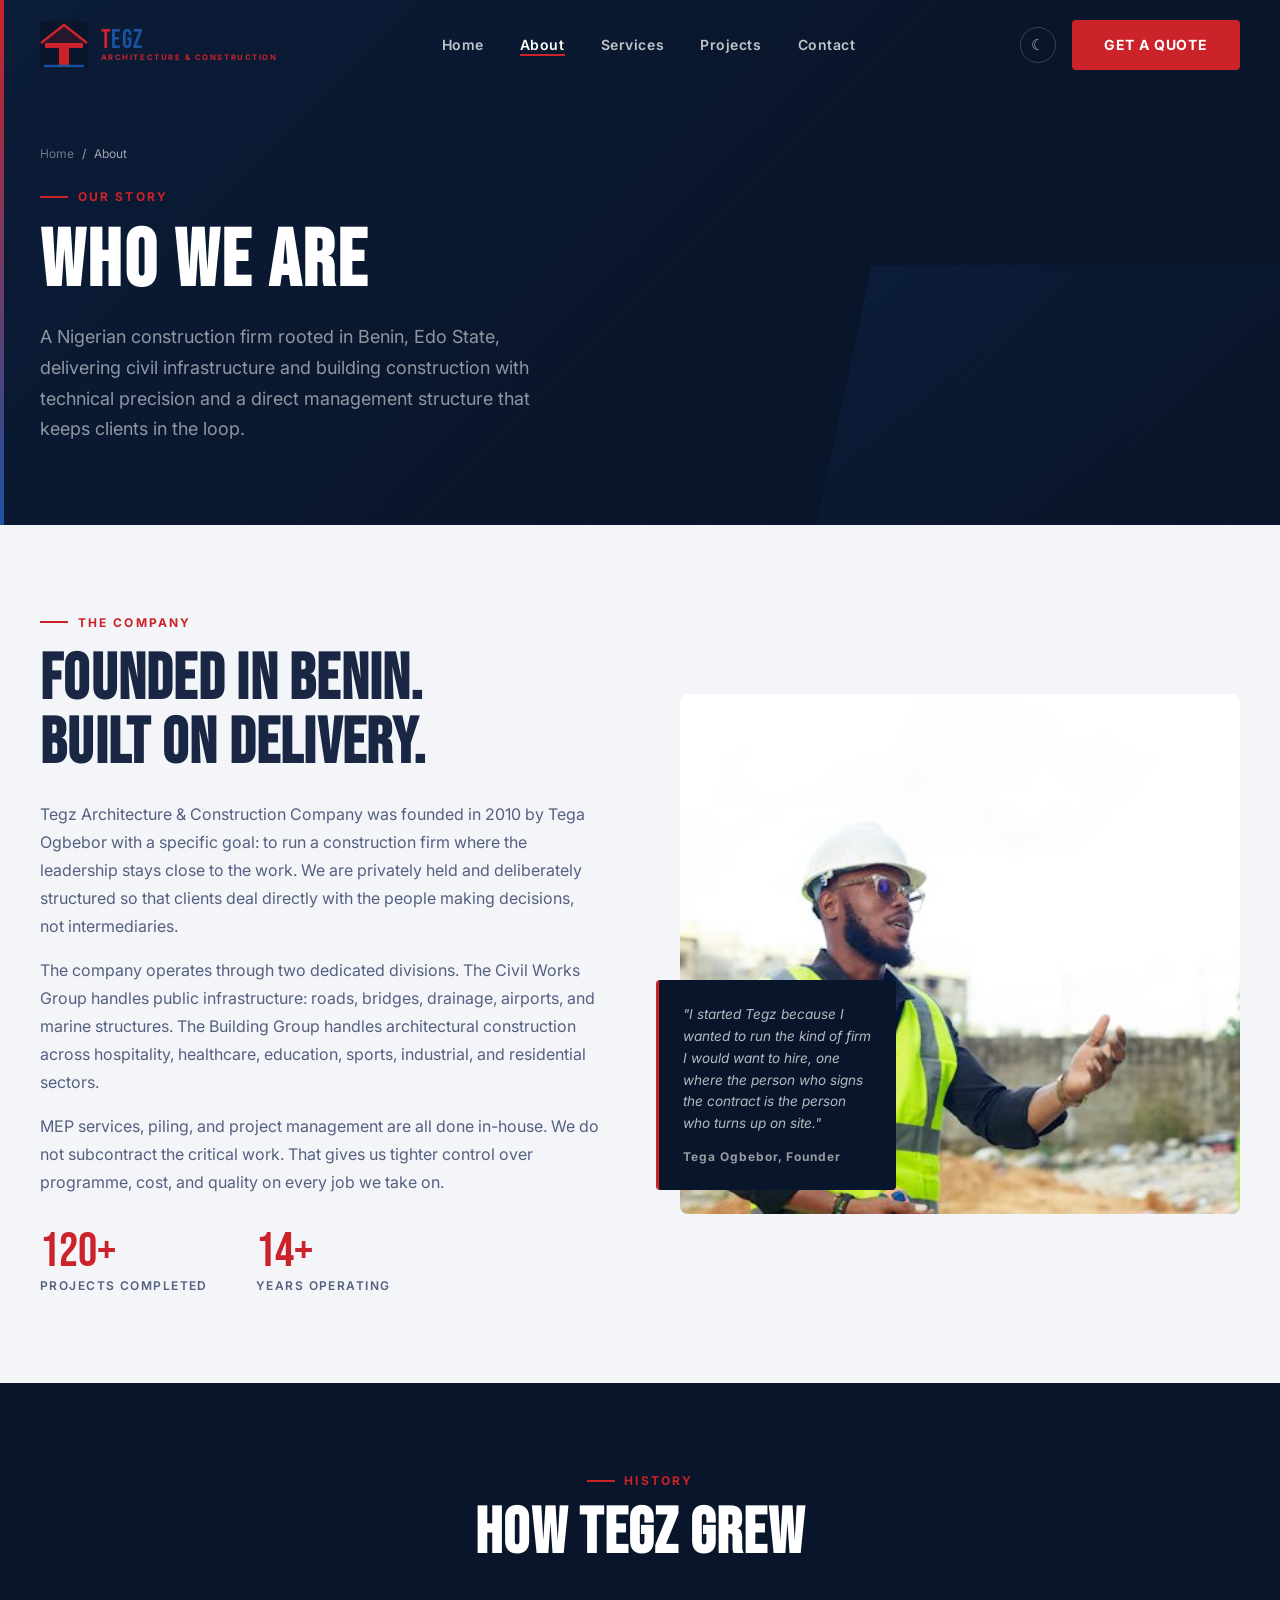
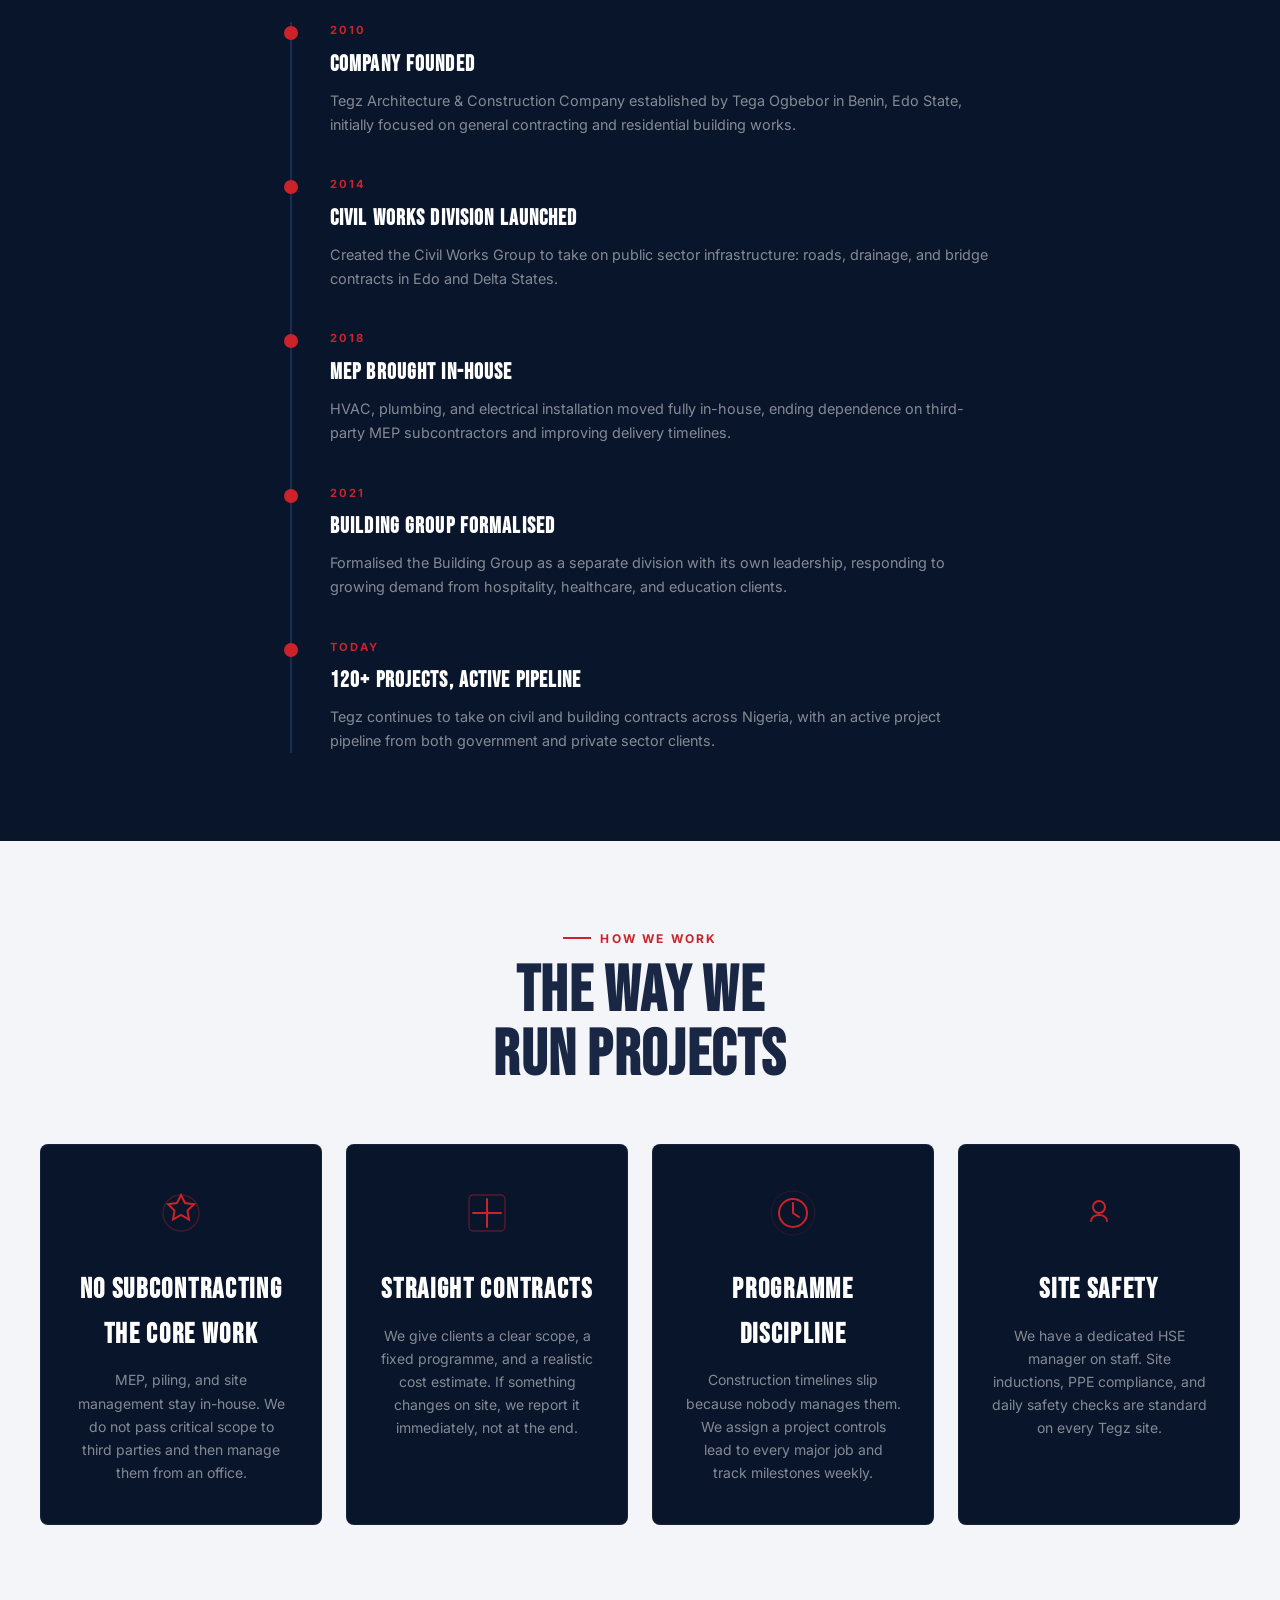
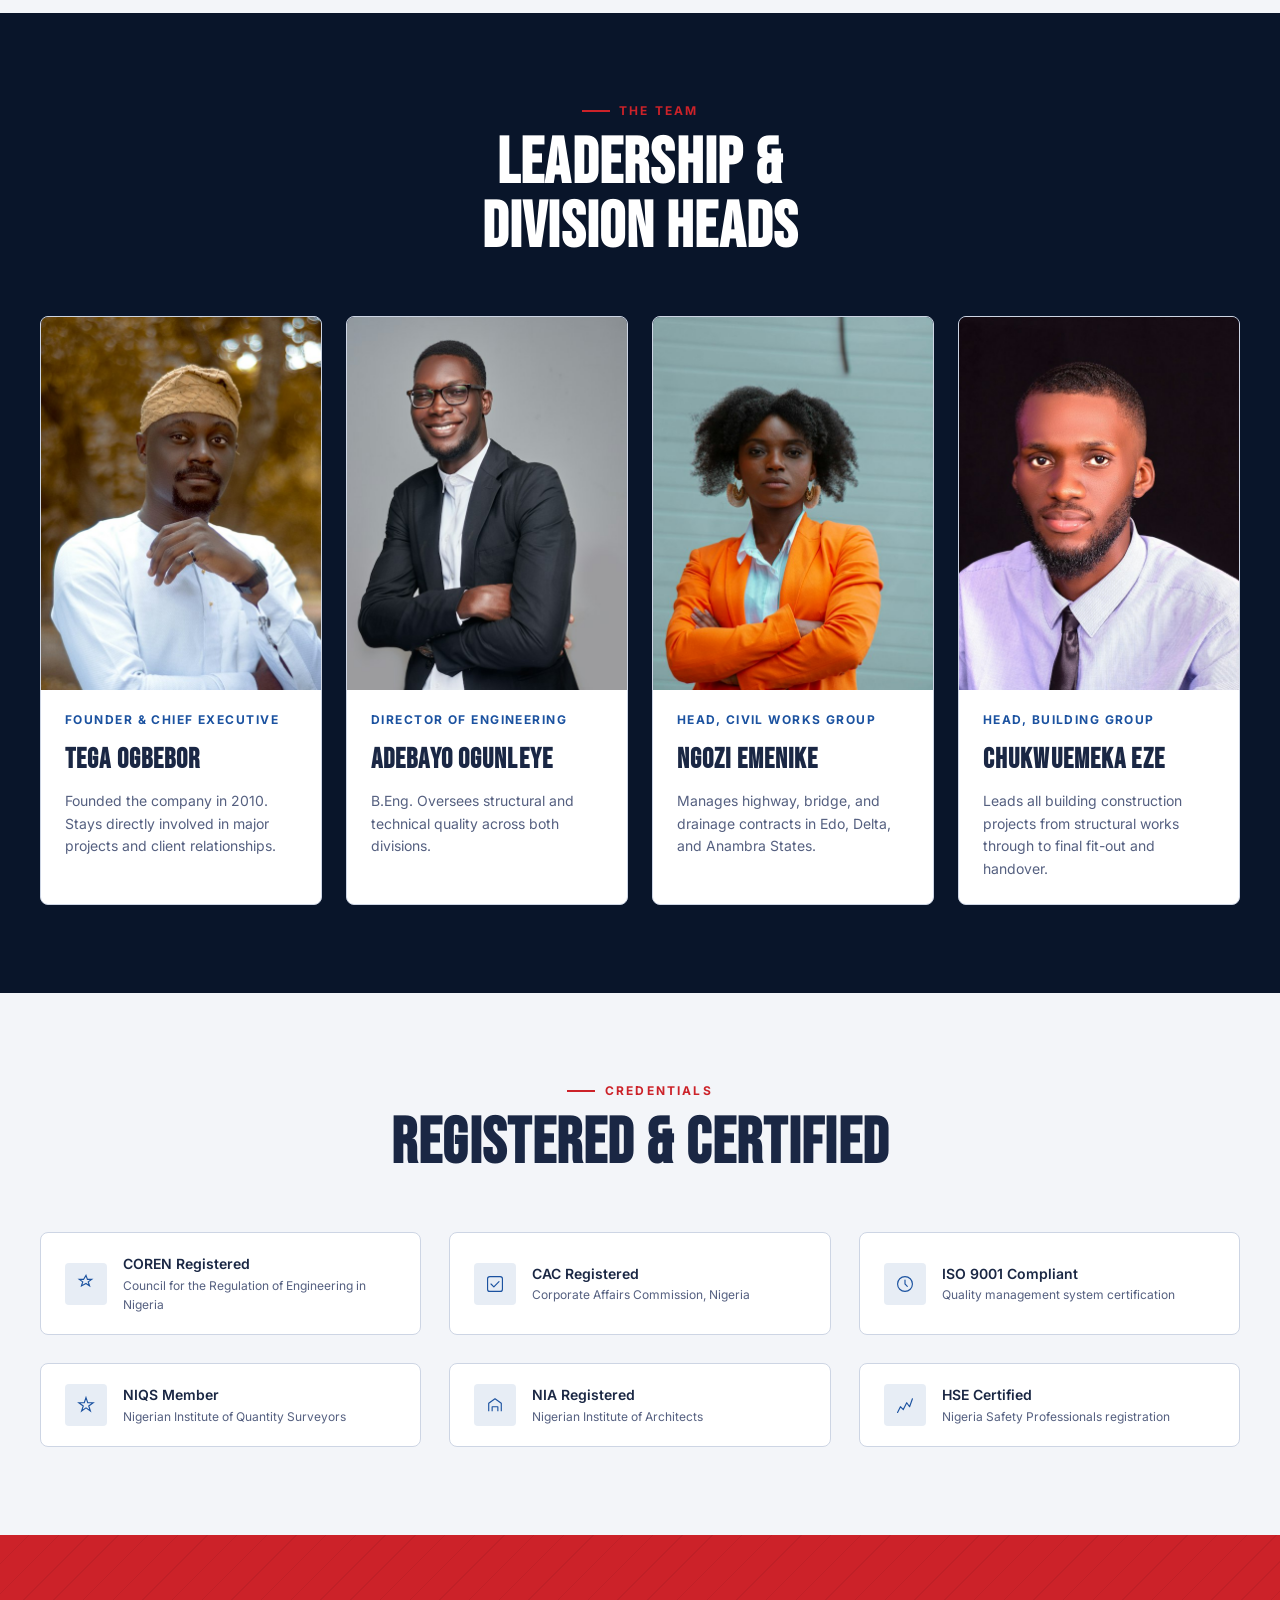
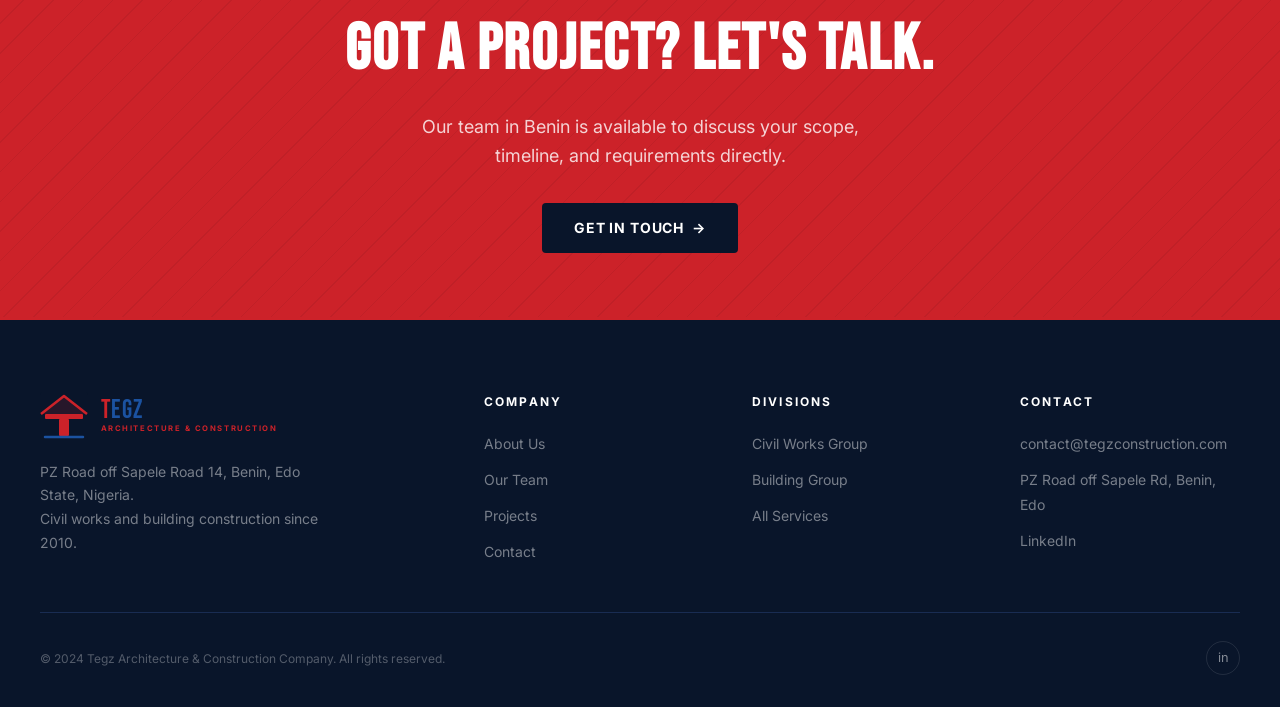
==== commit a72bffe8: "new update" ====
--- a/about.html
+++ b/about.html
@@ -191,17 +191,17 @@
       </div>
       <div class="team-card reveal">
         <div class="team-card__photo">
-          <img src="images/team-everestus-ndukwe.jpg" alt="Everestus Ndukwe">
+          <img src="images/team-everestus-ndukwe.jpg" alt="Adebayo Ogunleye">
         </div>
         <div class="team-card__body">
           <div class="team-card__role">Director of Engineering</div>
-          <h3>Everestus C. Ndukwe</h3>
+          <h3>Adebayo Ogunleye</h3>
           <p class="team-card__bio">B.Eng. Oversees structural and technical quality across both divisions.</p>
         </div>
       </div>
       <div class="team-card reveal">
         <div class="team-card__photo">
-          <img src="images/team-head-civil-works.jpg" alt="Head of Civil Works">
+          <img src="images/team-head-civil-works.jpg" alt="Ngozi Emenike">
         </div>
         <div class="team-card__body">
           <div class="team-card__role">Head, Civil Works Group</div>
@@ -211,52 +211,12 @@
       </div>
       <div class="team-card reveal">
         <div class="team-card__photo">
-          <img src="images/team-head-building-group.jpg" alt="Head of Building Group">
+          <img src="images/team-head-building-group.jpg" alt="Chukwuemeka Eze">
         </div>
         <div class="team-card__body">
           <div class="team-card__role">Head, Building Group</div>
           <h3>Chukwuemeka Eze</h3>
           <p class="team-card__bio">Leads all building construction projects from structural works through to final fit-out and handover.</p>
-        </div>
-      </div>
-      <div class="team-card reveal">
-        <div class="team-card__photo">
-          <img src="images/team-hse-manager.jpg" alt="HSE Manager">
-        </div>
-        <div class="team-card__body">
-          <div class="team-card__role">HSE Manager</div>
-          <h3>Ifeoma Obi</h3>
-          <p class="team-card__bio">Runs health, safety, and environment across all active sites.</p>
-        </div>
-      </div>
-      <div class="team-card reveal">
-        <div class="team-card__photo">
-          <img src="images/team-mep-manager.jpg" alt="MEP Manager">
-        </div>
-        <div class="team-card__body">
-          <div class="team-card__role">MEP Division Manager</div>
-          <h3>Segun Adeyemi</h3>
-          <p class="team-card__bio">Coordinates HVAC, electrical, and plumbing installations across all active building projects.</p>
-        </div>
-      </div>
-      <div class="team-card reveal">
-        <div class="team-card__photo">
-          <img src="images/team-lead-architect.jpg" alt="Lead Architect">
-        </div>
-        <div class="team-card__body">
-          <div class="team-card__role">Lead Architect</div>
-          <h3>Amaka Uzor</h3>
-          <p class="team-card__bio">Leads design-build projects from architectural drawings through site supervision and sign-off.</p>
-        </div>
-      </div>
-      <div class="team-card reveal">
-        <div class="team-card__photo">
-          <img src="images/team-project-controls.jpg" alt="Project Controls">
-        </div>
-        <div class="team-card__body">
-          <div class="team-card__role">Project Controls Lead</div>
-          <h3>Babajide Afolabi</h3>
-          <p class="team-card__bio">Manages scheduling, cost tracking, and progress reporting on all major contracts.</p>
         </div>
       </div>
     </div>
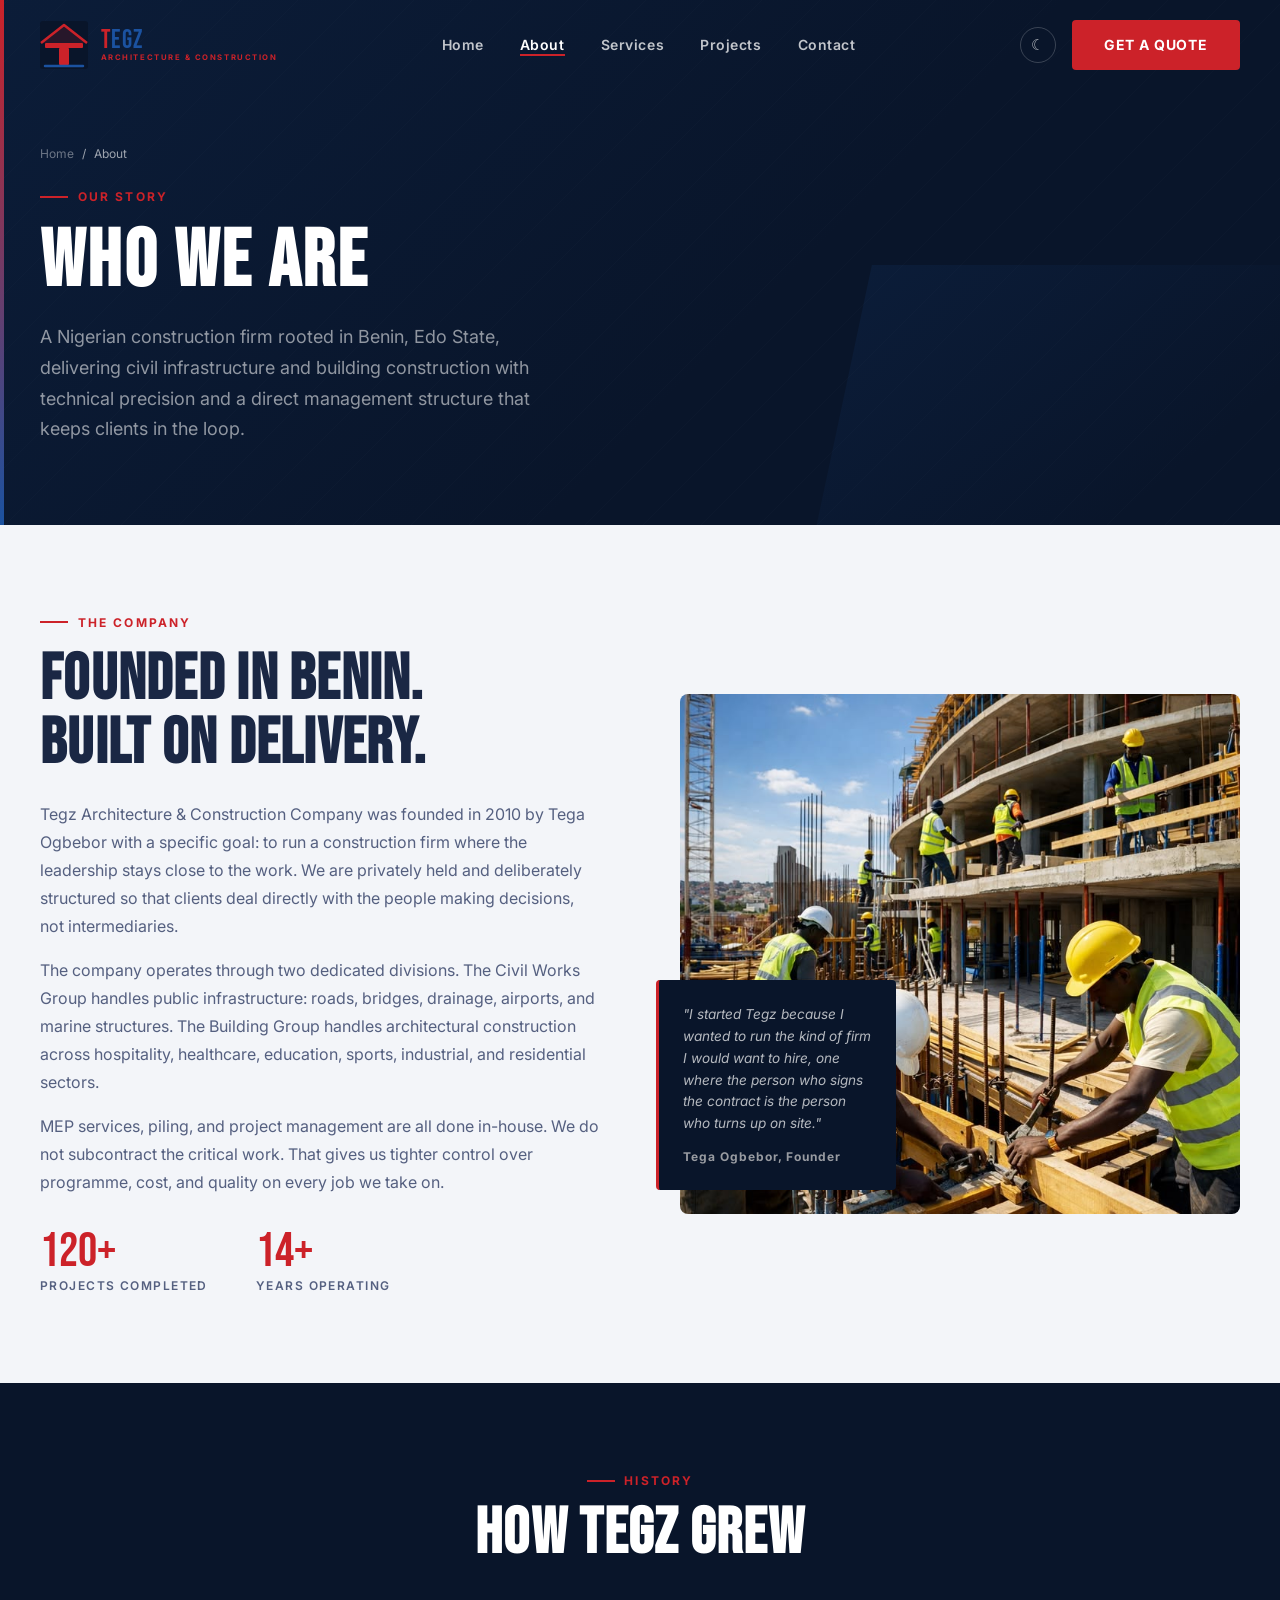
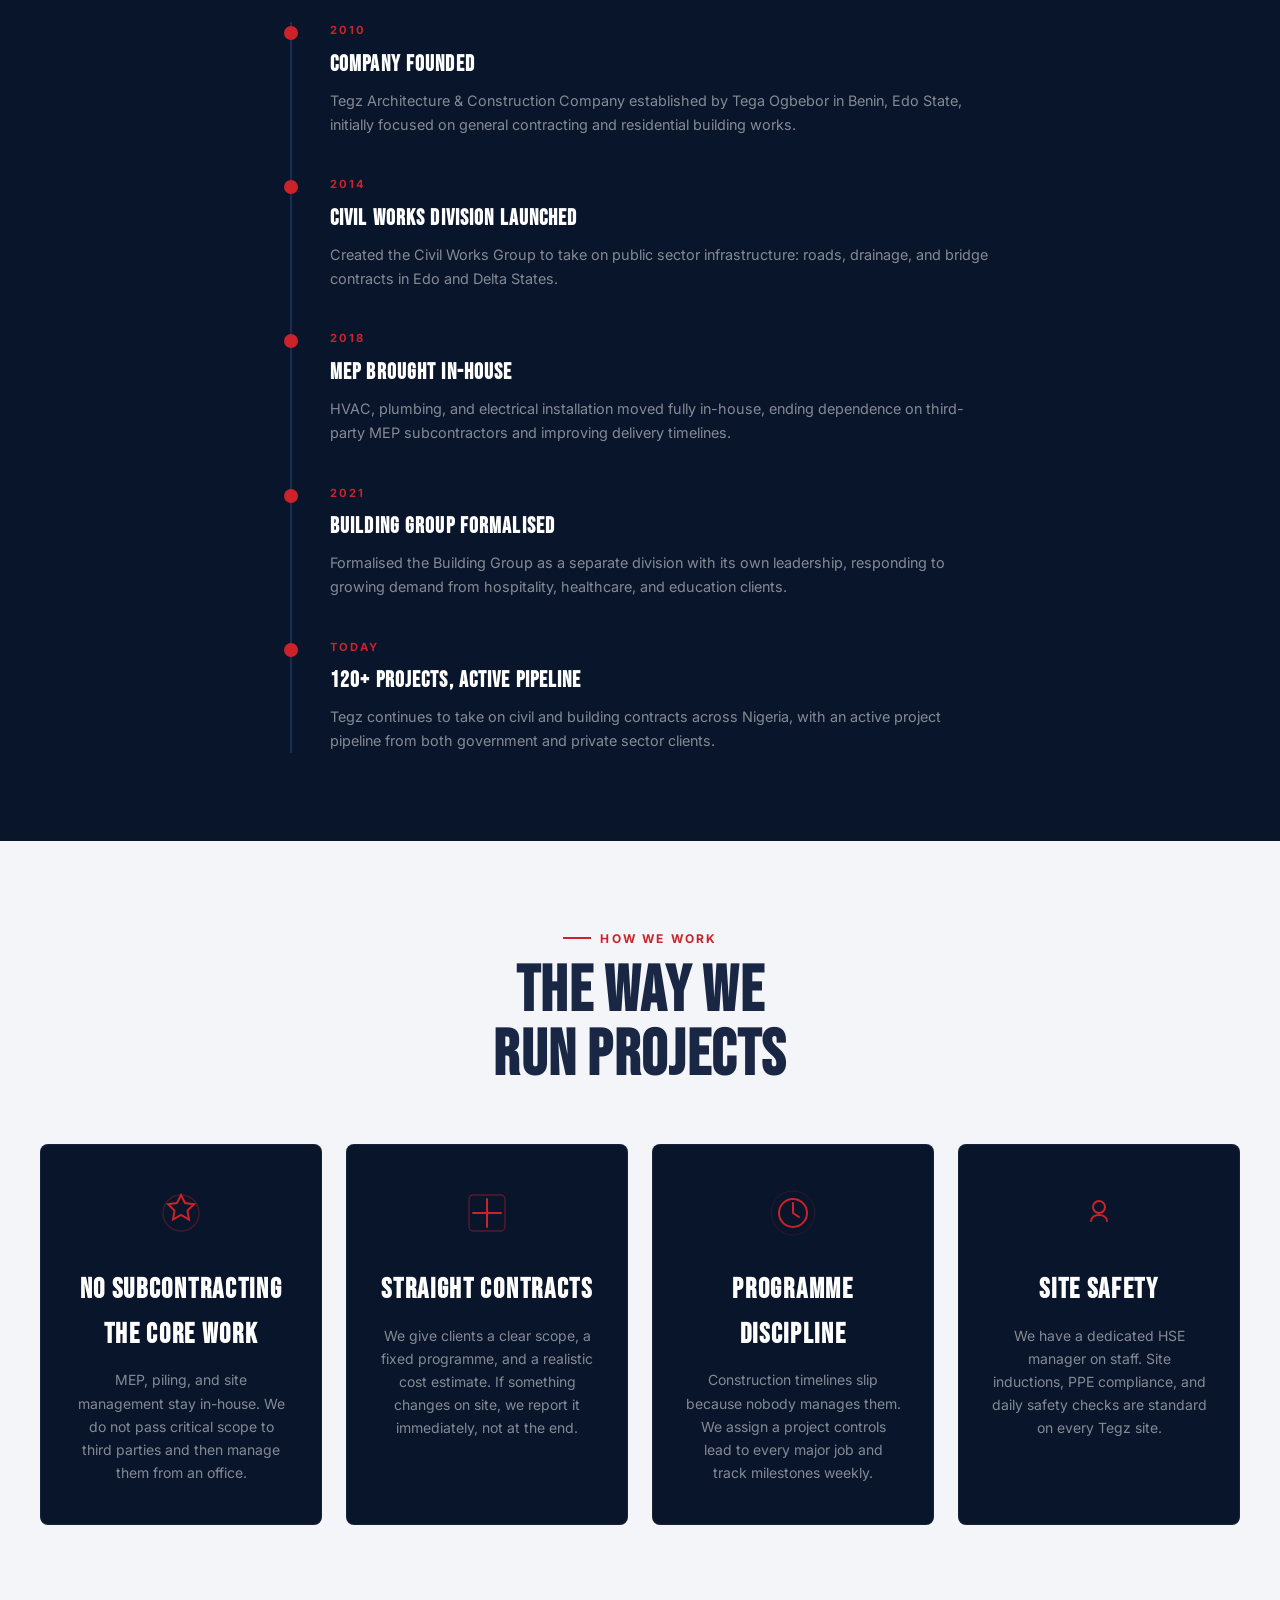
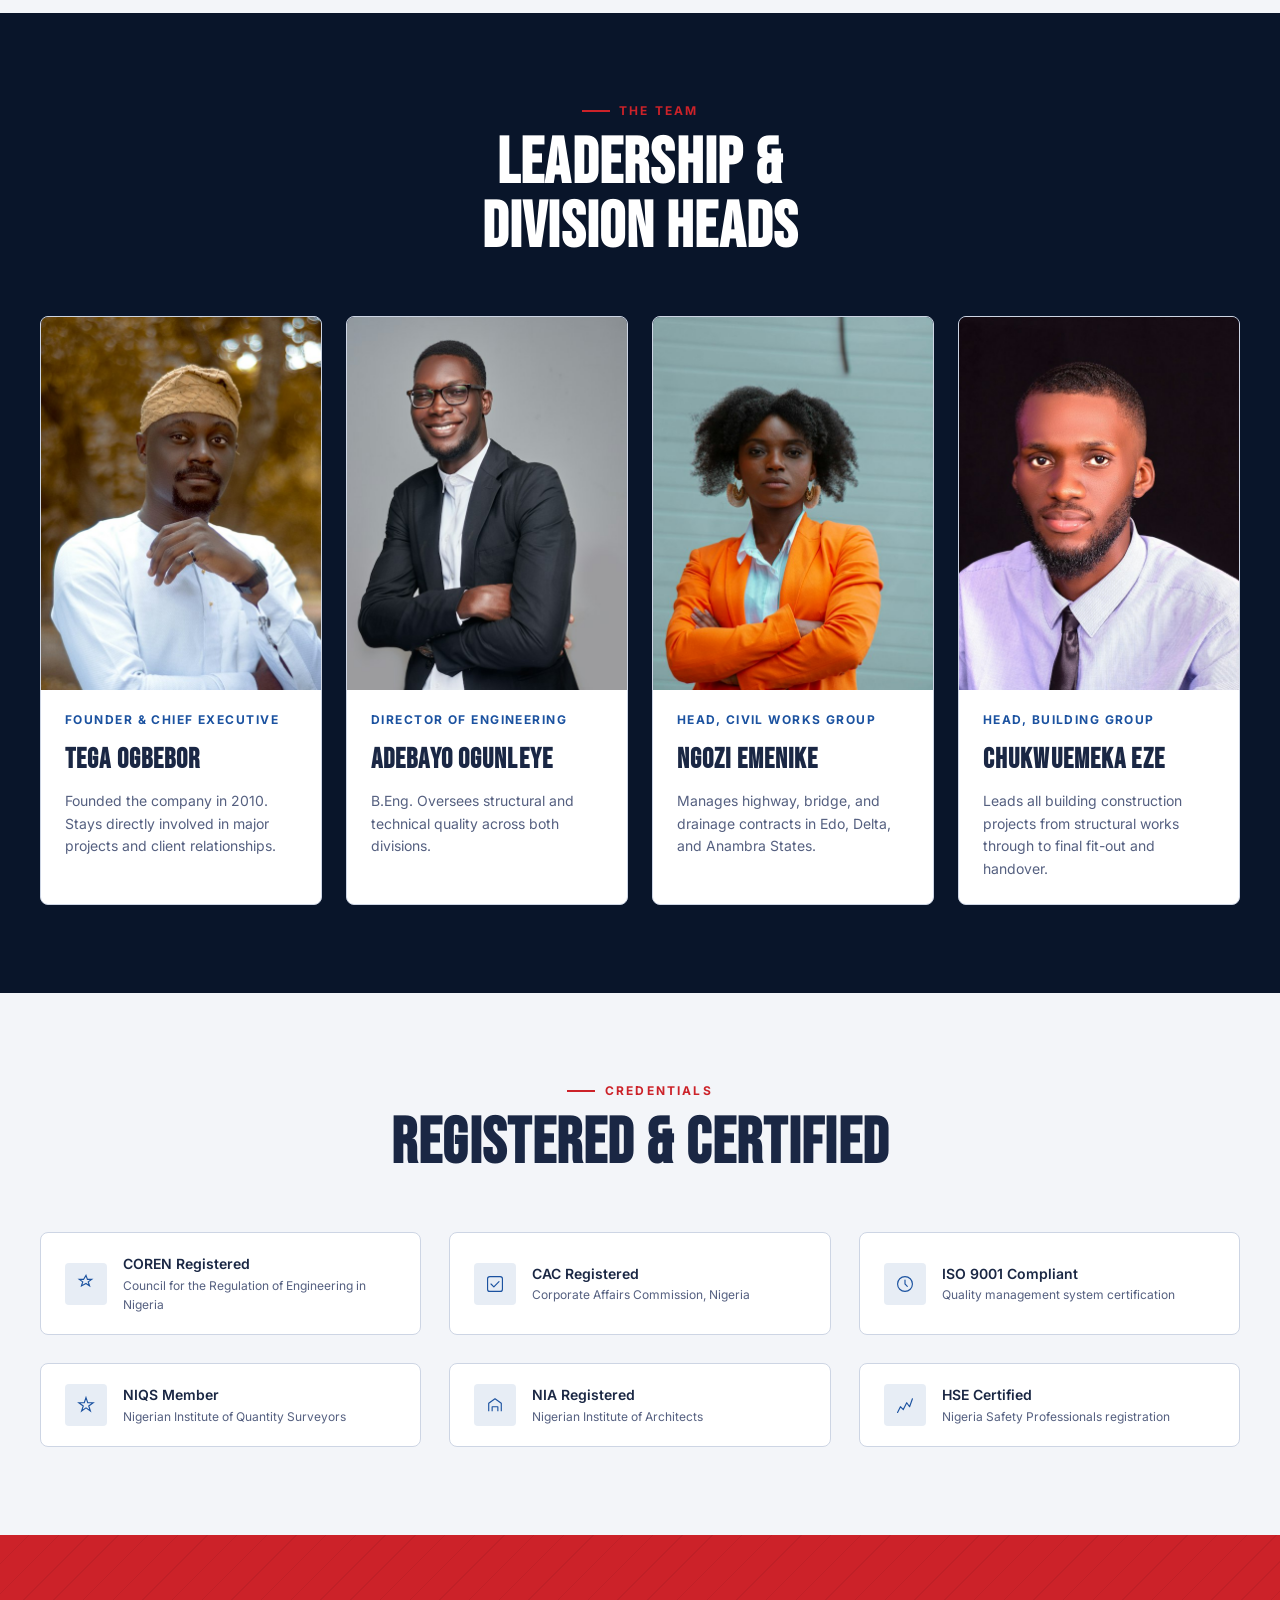
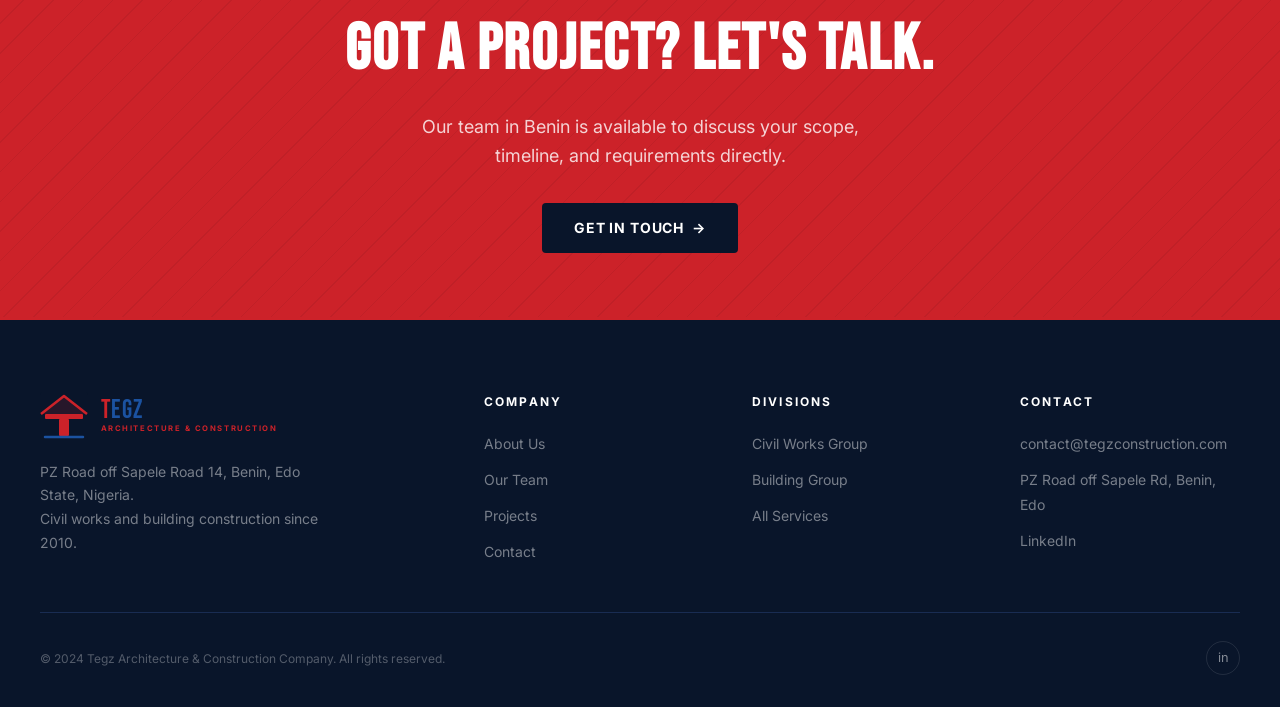
==== commit 66a4ac5e: "new update" ====
--- a/about.html
+++ b/about.html
@@ -85,8 +85,8 @@
         </div>
       </div>
       <div style="position:relative;">
-        <img src="images/about-team-at-work.jpg"
-             alt="Tegz construction team at work" style="width:100%;border-radius:8px;object-fit:cover;height:520px;">
+        <img src="images/about-team-at-work.jpeg"
+             alt="Team collaborating on construction site" style="width:100%;border-radius:8px;object-fit:cover;height:520px;">
         <div style="position:absolute;bottom:1.5rem;left:-1.5rem;background:var(--clr-dark);padding:1.5rem;border-radius:4px;max-width:240px;border-left:3px solid var(--clr-red);">
           <p style="color:rgba(255,255,255,0.7);font-size:0.85rem;line-height:1.6;font-style:italic;">"I started Tegz because I wanted to run the kind of firm I would want to hire, one where the person who signs the contract is the person who turns up on site."</p>
           <p style="color:rgba(214,212,212,0.7);font-size:0.75rem;font-weight:700;margin-top:0.75rem;letter-spacing:0.08em;">Tega Ogbebor, Founder</p>
